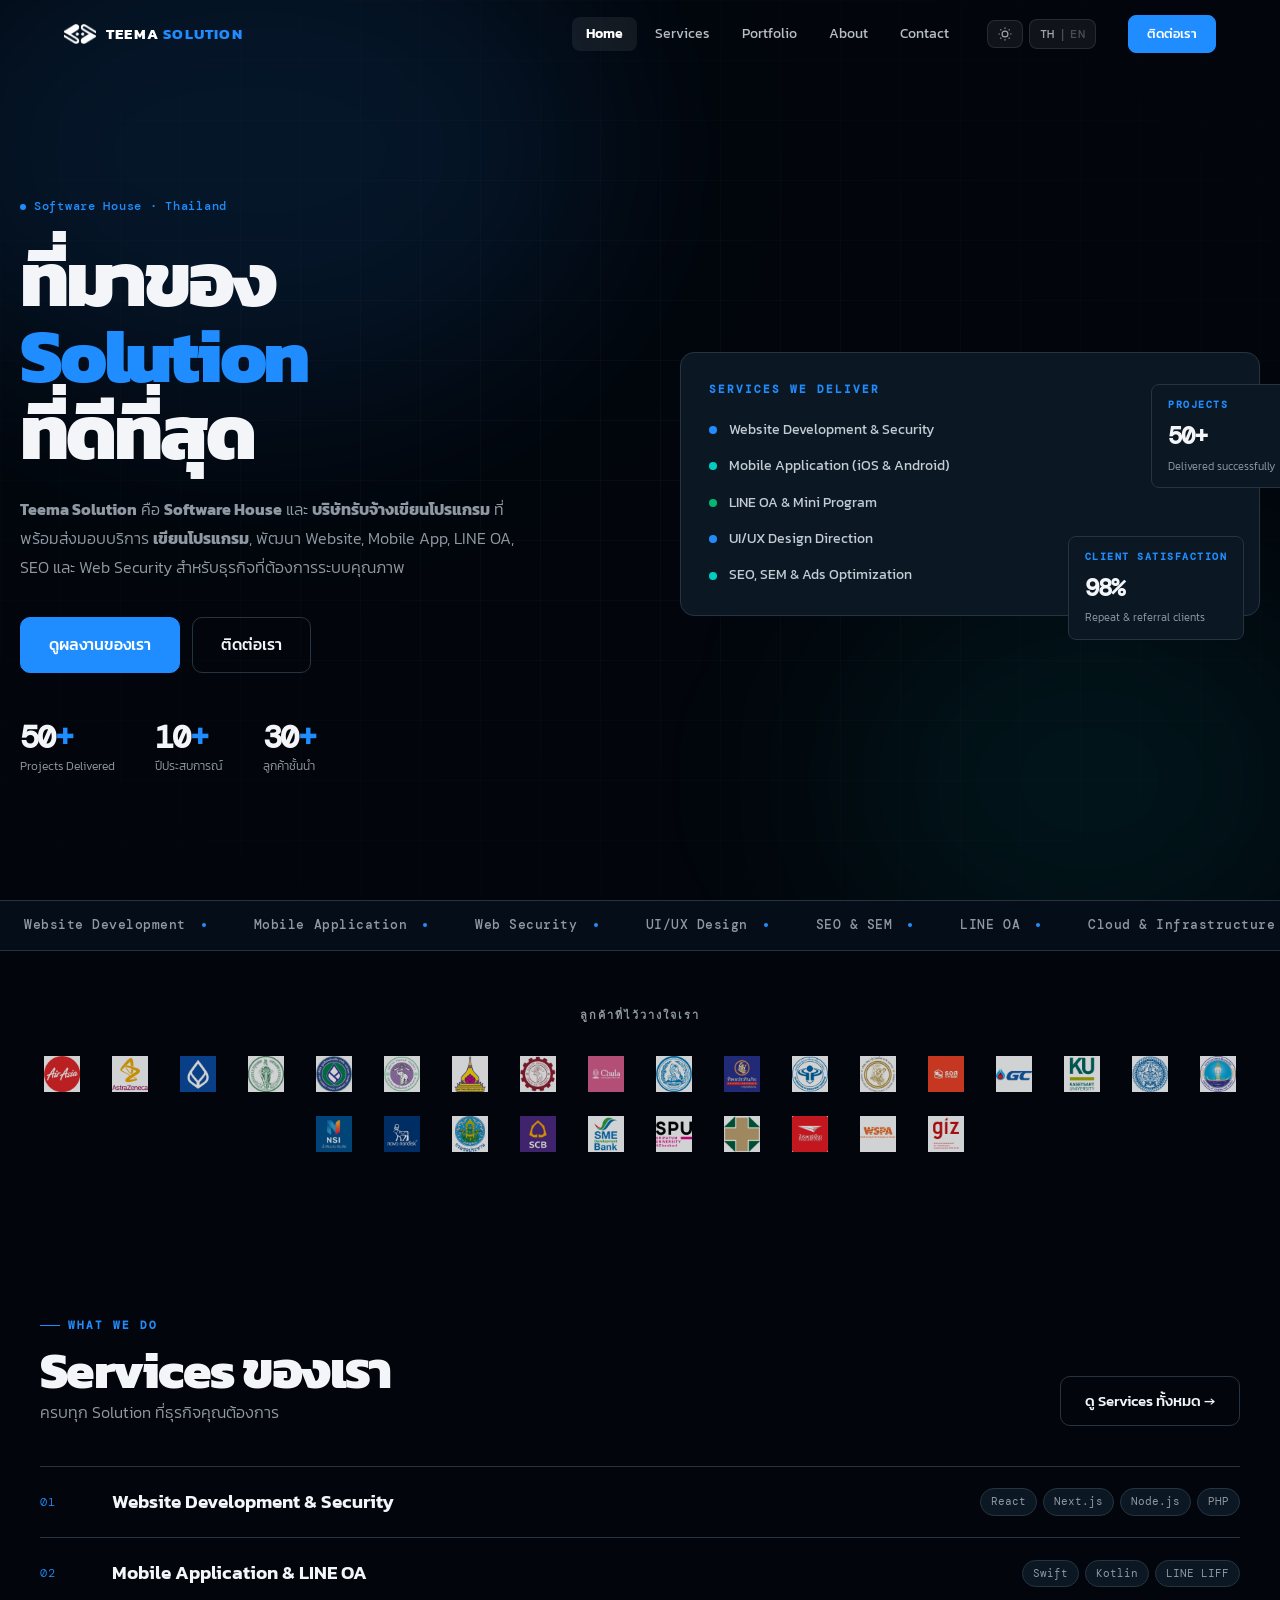
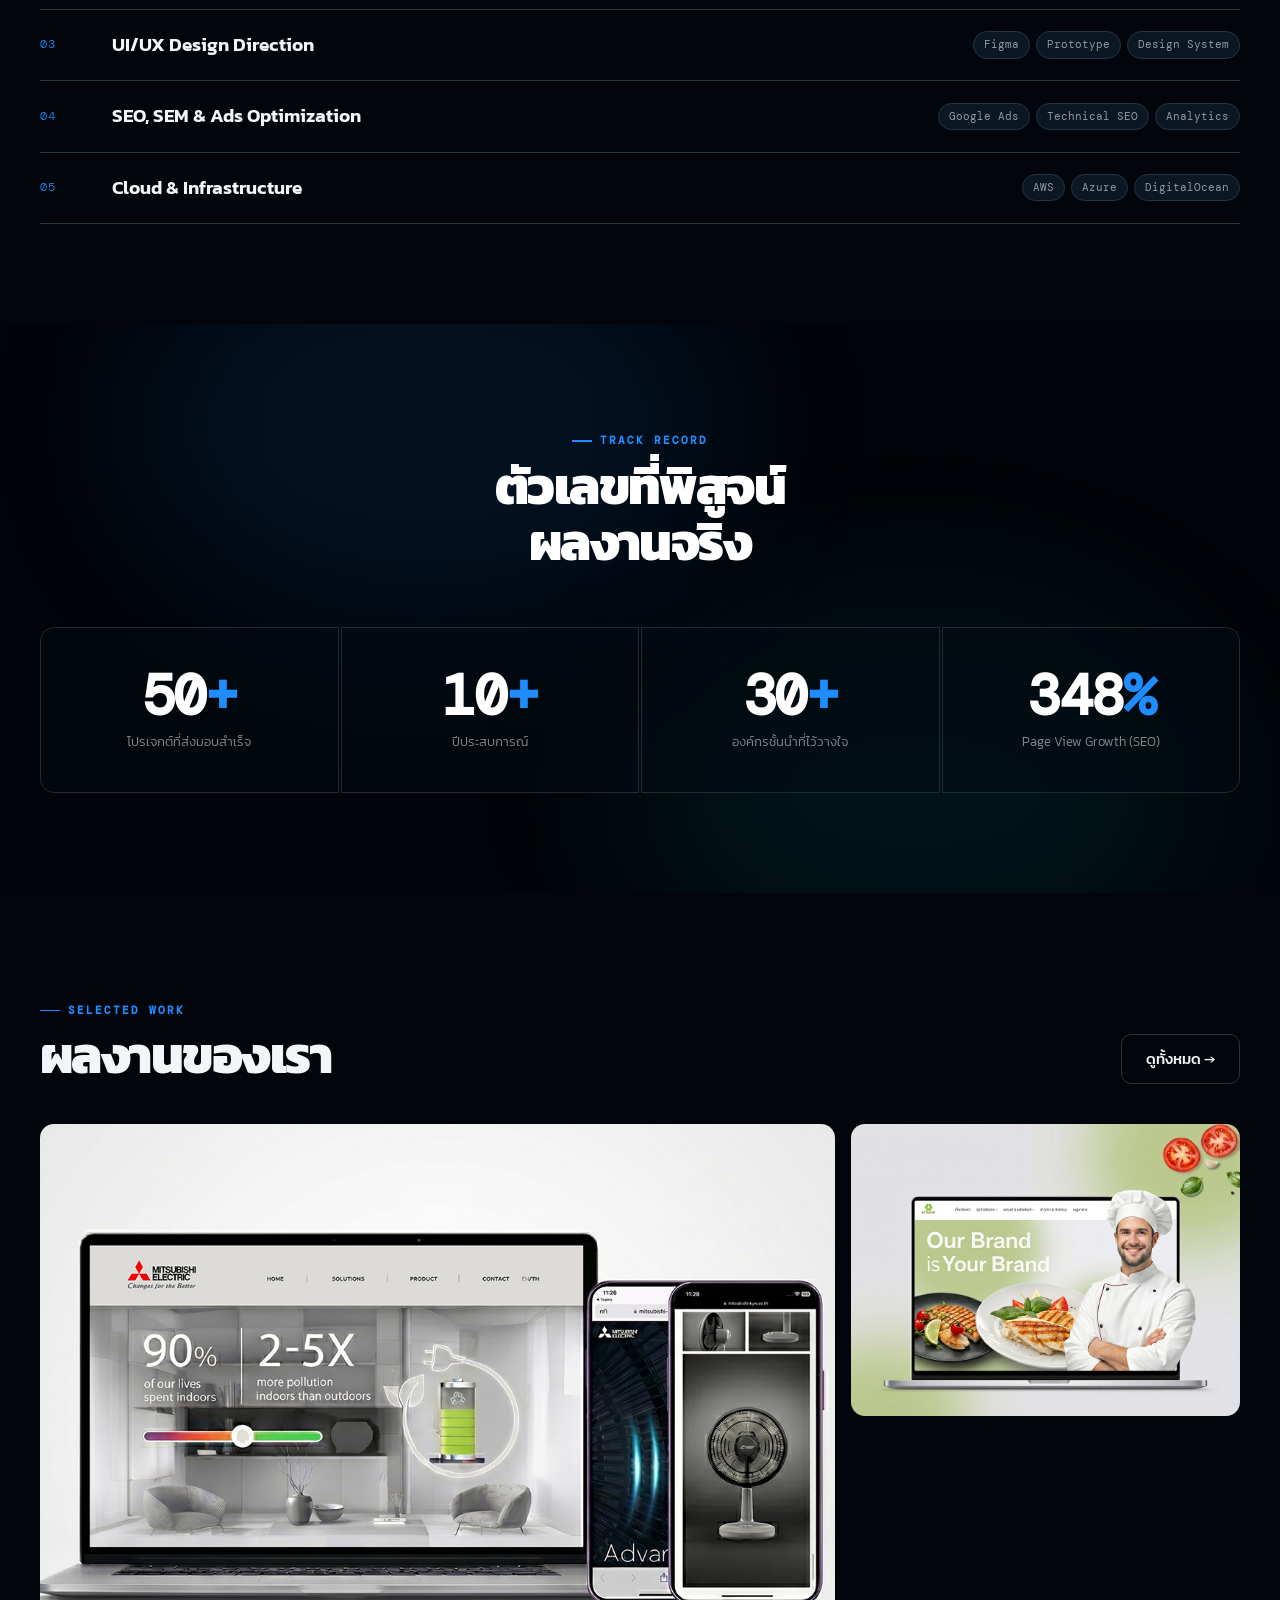
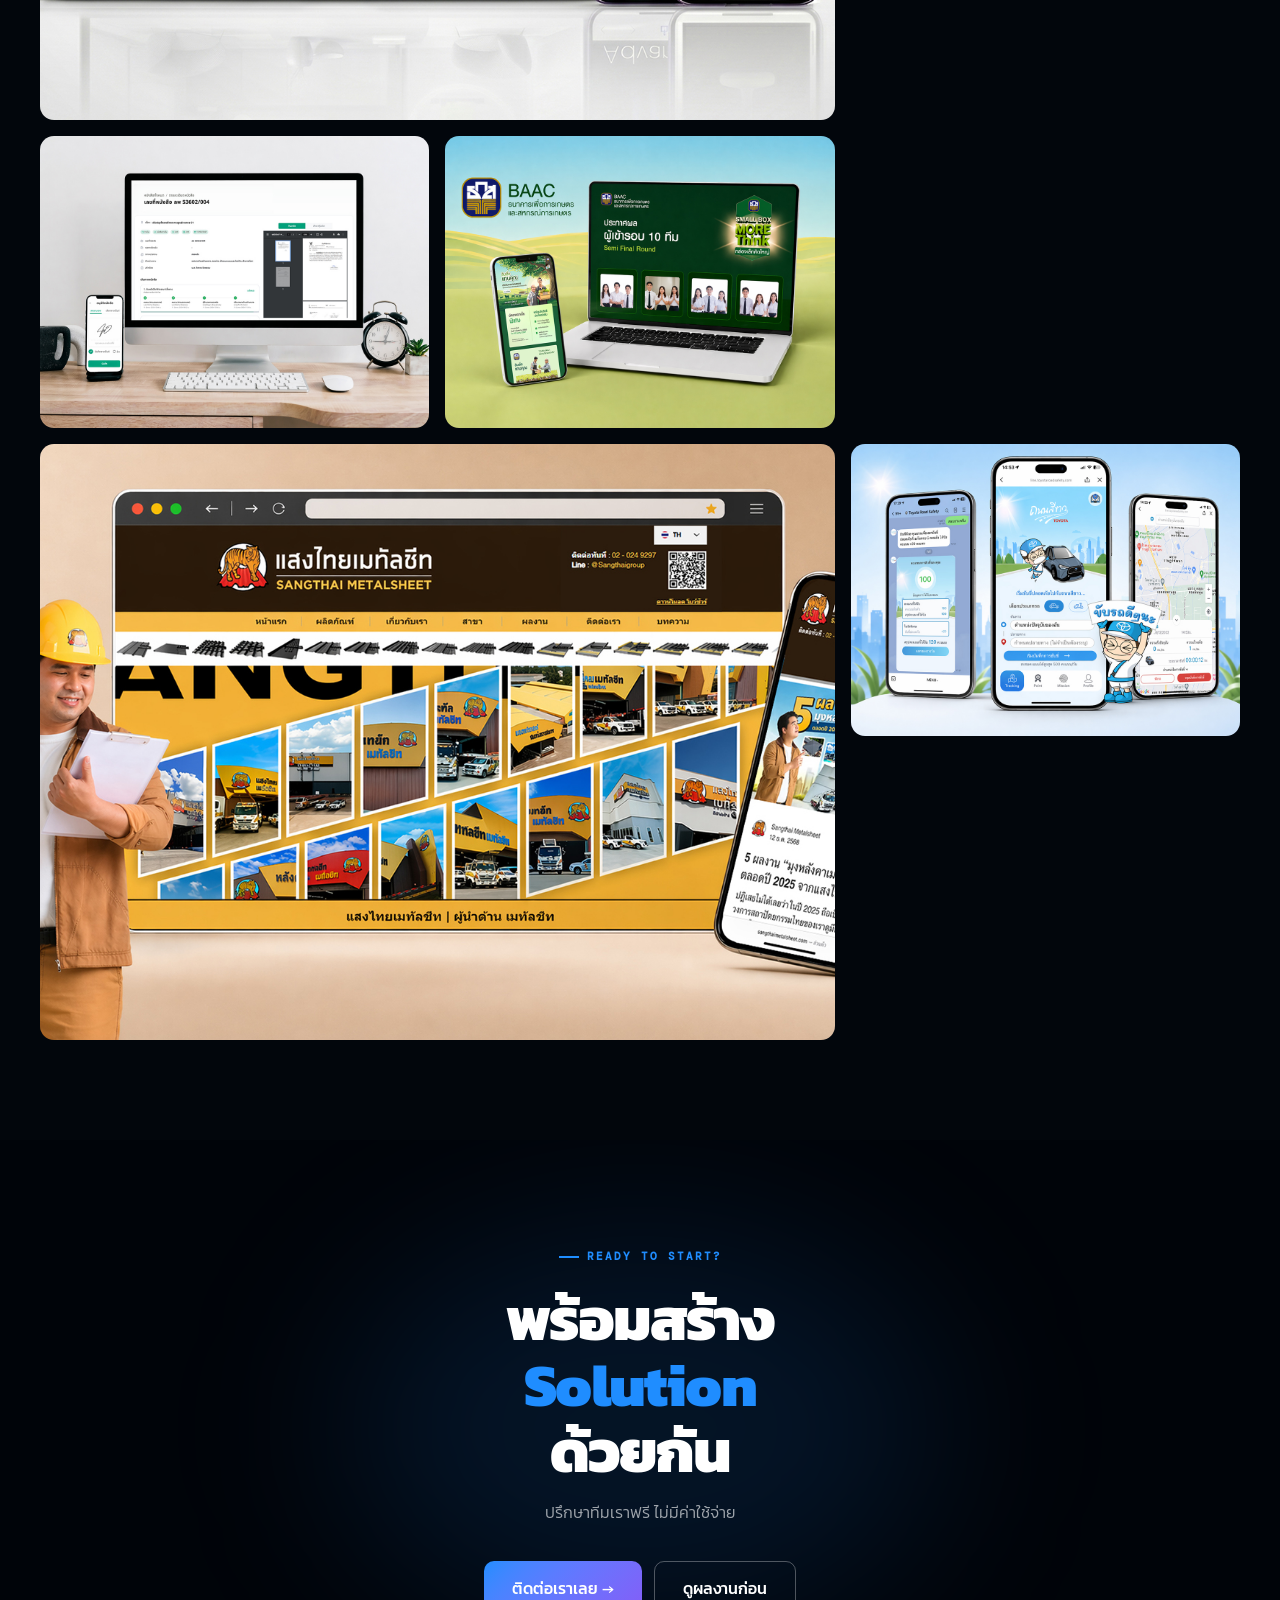
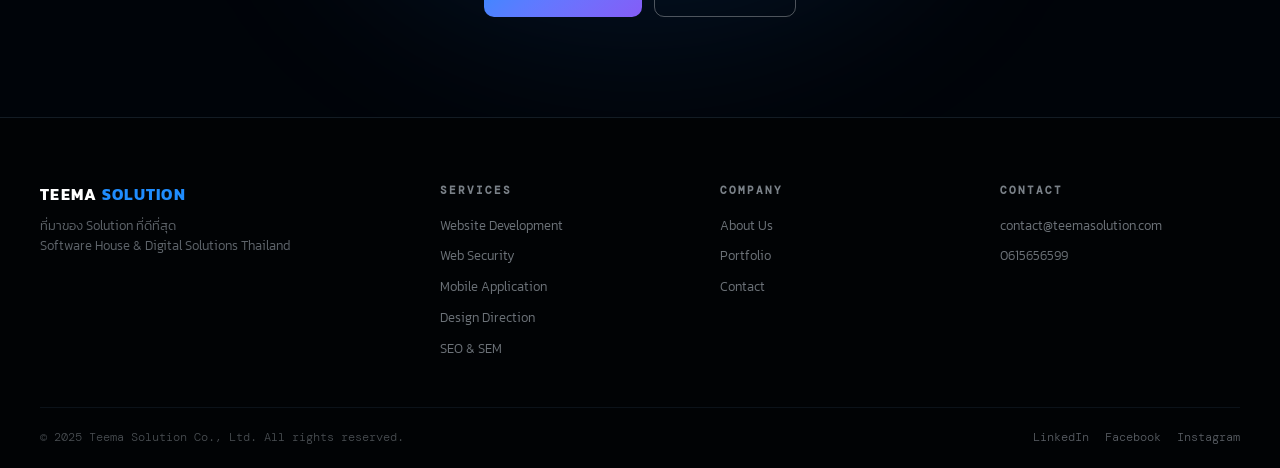
==== index.html @ 248e3960 "Add dark/light mode, TH/EN bilingual support across all pages - Add shared theme.css (dark/light tok" ====
<!DOCTYPE html>
<html lang="th" data-theme="dark" data-lang="th">
<head>
  <meta charset="UTF-8"/>
  <meta name="viewport" content="width=device-width, initial-scale=1.0"/>
  <!-- Anti-FOUC: apply saved theme+lang before paint -->
  <script>(function(){var t=localStorage.getItem('ts-theme')||'dark';var l=localStorage.getItem('ts-lang')||'th';document.documentElement.dataset.theme=t;document.documentElement.dataset.lang=l;document.documentElement.lang=l==='en'?'en':'th';})();</script>
  <title>Teema Solution | Software House บริษัทรับจ้างเขียนโปรแกรม และรับเขียนโปรแกรม</title>
  <meta name="description" content="Teema Solution คือ Software House และบริษัทรับจ้างเขียนโปรแกรม ให้บริการเขียนโปรแกรม พัฒนาเว็บไซต์ Mobile App LINE OA SEO และระบบธุรกิจครบวงจร"/>
  <meta name="keywords" content="Software House, บริษัทรับจ้างเขียนโปรแกรม, เขียนโปรแกรม, Teema Solution, รับทำเว็บ, พัฒนาเว็บไซต์, Mobile App, LINE OA, SEO"/>
  <meta name="robots" content="index,follow,max-image-preview:large"/>
  <link rel="canonical" href="https://ongkub.github.io/teemasolution/"/>
  <meta property="og:type" content="website"/>
  <meta property="og:site_name" content="Teema Solution"/>
  <meta property="og:title" content="Teema Solution | Software House บริษัทรับจ้างเขียนโปรแกรม"/>
  <meta property="og:description" content="Software House และบริษัทรับจ้างเขียนโปรแกรม ให้บริการพัฒนาเว็บไซต์ เขียนโปรแกรม Mobile App LINE OA SEO และระบบธุรกิจครบวงจร"/>
  <meta property="og:url" content="https://ongkub.github.io/teemasolution/"/>
  <meta property="og:image" content="https://ongkub.github.io/teemasolution/img/logo/teema.png"/>
  <meta name="twitter:card" content="summary_large_image"/>
  <link rel="preconnect" href="https://fonts.googleapis.com"/>
  <link rel="preconnect" href="https://fonts.gstatic.com" crossorigin/>
  <link href="https://fonts.googleapis.com/css2?family=Kanit:wght@300;400;500;600;700;800&family=DM+Mono:wght@400;500&display=swap" rel="stylesheet"/>
  <link rel="stylesheet" href="theme.css"/>
  <style>
    /* ── Hero ──────────────────────────────────────── */
    .hero {
      position: relative;
      min-height: 100svh;
      display: flex;
      align-items: center;
      overflow: hidden;
      background: var(--bg);
      padding-top: 68px;
    }
    .hero__grid {
      position: absolute;
      inset: 0;
      background-image:
        linear-gradient(oklch(100% 0 0 / 0.03) 1px, transparent 1px),
        linear-gradient(90deg, oklch(100% 0 0 / 0.03) 1px, transparent 1px);
      background-size: 60px 60px;
      mask-image: radial-gradient(ellipse 80% 80% at 50% 50%, black, transparent);
    }
    [data-theme="light"] .hero__grid {
      background-image:
        linear-gradient(oklch(30% 0.05 247 / 0.05) 1px, transparent 1px),
        linear-gradient(90deg, oklch(30% 0.05 247 / 0.05) 1px, transparent 1px);
    }
    .hero__glow {
      position: absolute;
      width: 700px; height: 500px;
      border-radius: 50%;
      background: oklch(65% 0.2 255 / 0.12);
      filter: blur(100px);
      top: -100px; left: -100px;
      pointer-events: none;
    }
    .hero__glow--2 {
      background: oklch(76% 0.14 188 / 0.08);
      width: 500px; height: 400px;
      top: auto; left: auto;
      bottom: -80px; right: -60px;
    }
    .hero__inner {
      position: relative;
      z-index: 2;
      width: min(1280px, 100% - 40px);
      margin-inline: auto;
      display: grid;
      grid-template-columns: 1fr 1fr;
      gap: 80px;
      align-items: center;
      padding: 80px 0;
    }
    .hero__tag {
      display: inline-flex;
      align-items: center;
      gap: 8px;
      font-size: 12px;
      font-weight: 500;
      color: var(--accent);
      font-family: 'DM Mono', monospace;
      letter-spacing: 0.06em;
      margin-bottom: 24px;
    }
    .hero__tag-dot {
      display: inline-block;
      width: 6px; height: 6px;
      border-radius: 50%;
      background: var(--accent);
      animation: pulse-dot 2s ease-in-out infinite;
    }
    @keyframes pulse-dot {
      0%, 100% { opacity: 1; transform: scale(1); }
      50% { opacity: 0.5; transform: scale(0.7); }
    }
    .hero__title {
      font-size: clamp(44px, 6vw, 80px);
      font-weight: 800;
      letter-spacing: -0.04em;
      line-height: 1.0;
      color: var(--fg);
      margin-bottom: 24px;
    }
    .hero__title span { color: var(--accent); }
    .hero__desc {
      font-size: 16px;
      font-weight: 300;
      color: var(--muted);
      line-height: 1.8;
      max-width: 520px;
      margin-bottom: 36px;
    }
    .hero__actions { display: flex; gap: 12px; flex-wrap: wrap; margin-bottom: 48px; }
    .hero__stats { display: flex; gap: 40px; }
    .hero__stat-num {
      font-size: 32px;
      font-weight: 800;
      color: var(--fg);
      letter-spacing: -0.05em;
      line-height: 1;
      font-family: 'DM Mono', monospace;
    }
    .hero__stat-num span { color: var(--accent); }
    .hero__stat-label {
      font-size: 12px;
      font-weight: 300;
      color: var(--muted);
      margin-top: 4px;
    }

    /* Hero visual card */
    .hero__card {
      background: var(--surface);
      border: 1px solid var(--border);
      border-radius: var(--radius);
      padding: 28px;
      box-shadow: var(--shadow);
      position: relative;
      z-index: 2;
    }
    .hero__card-label {
      font-size: 11px;
      font-weight: 600;
      letter-spacing: 2px;
      text-transform: uppercase;
      color: var(--accent);
      font-family: 'DM Mono', monospace;
      margin-bottom: 20px;
    }
    .hero__card-list { display: flex; flex-direction: column; gap: 14px; }
    .hero__card-item {
      display: flex;
      align-items: center;
      gap: 12px;
      font-size: 14px;
      font-weight: 400;
      color: var(--soft);
    }
    .hero__card-dot {
      display: inline-block;
      width: 8px; height: 8px;
      border-radius: 50%;
      background: var(--accent);
      flex-shrink: 0;
    }
    .hero__card-dot--purple { background: var(--accent-2); }
    .hero__card-dot--green  { background: oklch(68% 0.18 160); }

    /* Floating badges */
    .hero__float {
      position: absolute;
      background: var(--surface);
      border: 1px solid var(--border);
      border-radius: var(--radius-sm);
      padding: 12px 16px;
      box-shadow: var(--shadow);
      z-index: 3;
    }
    .hero__float--1 { right: -32px; top: 32px; }
    .hero__float--2 { right: 16px; bottom: -24px; }
    .hero__float-badge {
      font-size: 10px;
      font-weight: 600;
      letter-spacing: 1.5px;
      text-transform: uppercase;
      color: var(--accent);
      margin-bottom: 4px;
      font-family: 'DM Mono', monospace;
    }
    .hero__float-num {
      font-size: 24px;
      font-weight: 800;
      color: var(--fg);
      letter-spacing: -0.04em;
      font-family: 'DM Mono', monospace;
    }
    .hero__float-label {
      font-size: 11px;
      font-weight: 300;
      color: var(--muted);
      margin-top: 2px;
    }

    @media (max-width: 900px) {
      .hero__inner { grid-template-columns: 1fr; gap: 48px; padding: 60px 0; }
      .hero__float { display: none; }
      .hero__stats { gap: 24px; }
    }
    @media (max-width: 540px) {
      .hero__actions { flex-direction: column; }
      .hero__actions .btn { width: 100%; justify-content: center; }
      .hero__stats { gap: 20px; flex-wrap: wrap; }
    }
  </style>
  <script type="application/ld+json">{"@context":"https://schema.org","@type":"ProfessionalService","name":"Teema Solution","url":"https://ongkub.github.io/teemasolution/","logo":"https://ongkub.github.io/teemasolution/img/logo/teema.png","email":"contact@teemasolution.com","telephone":"0615656599","address":{"@type":"PostalAddress","streetAddress":"81/7 หมู่5 ซอยหมู่บ้านทิพวัล ซอย 21/3 ถ.เทพารักษ์ ต.บางเมืองใหม่","addressLocality":"เมืองสมุทรปราการ","addressRegion":"สมุทรปราการ","postalCode":"10270","addressCountry":"TH"}}</script>
</head>
<body>

<!-- ══════════ NAV ══════════ -->
<nav class="nav" id="mainNav">
  <a href="index.html" class="nav__logo">
    <img src="img/logo/teema.png" alt="Teema Solution" class="nav__logo-img"/>
    <span class="nav__logo-text">TEEMA <span>SOLUTION</span></span>
  </a>
  <ul class="nav__links">
    <li><a href="index.html" class="active" data-i18n="nav-home">Home</a></li>
    <li><a href="services.html" data-i18n="nav-services">Services</a></li>
    <li><a href="portfolio.html" data-i18n="nav-portfolio">Portfolio</a></li>
    <li><a href="about.html" data-i18n="nav-about">About</a></li>
    <li><a href="contact.html" data-i18n="nav-contact">Contact</a></li>
  </ul>
  <div class="nav-controls">
    <button class="theme-btn" id="themeBtn" aria-label="Toggle theme"></button>
    <button class="lang-btn" id="langBtn" aria-label="Switch language">
      <span class="lang-th">TH</span><span class="lang-sep"> | </span><span class="lang-en">EN</span>
    </button>
  </div>
  <div class="nav__cta">
    <a href="contact.html" class="btn btn--primary btn--sm" data-i18n="nav-cta">ติดต่อเรา</a>
  </div>
  <div class="nav__hamburger" id="hamburger"><span></span><span></span><span></span></div>
</nav>

<!-- ══════════ HERO ══════════ -->
<section class="hero">
  <div class="hero__grid"></div>
  <div class="hero__glow"></div>
  <div class="hero__glow hero__glow--2"></div>
  <div class="hero__inner">
    <div class="hero__text">
      <div class="hero__tag">
        <span class="hero__tag-dot"></span>
        <span data-i18n="hero-tag">Software House · Thailand</span>
      </div>
      <h1 class="hero__title" data-i18n="hero-title">ที่มาของ<br/><span>Solution</span><br/>ที่ดีที่สุด</h1>
      <p class="hero__desc" data-i18n="hero-desc"><strong>Teema Solution</strong> คือ <strong>Software House</strong> และ <strong>บริษัทรับจ้างเขียนโปรแกรม</strong> ที่พร้อมส่งมอบบริการ <strong>เขียนโปรแกรม</strong>, พัฒนา Website, Mobile App, LINE OA, SEO และ Web Security สำหรับธุรกิจที่ต้องการระบบคุณภาพ</p>
      <div class="hero__actions">
        <a href="portfolio.html" class="btn btn--primary btn--lg" data-i18n="hero-btn-portfolio">ดูผลงานของเรา</a>
        <a href="contact.html" class="btn btn--outline btn--lg" data-i18n="hero-btn-contact">ติดต่อเรา</a>
      </div>
      <div class="hero__stats">
        <div>
          <div class="hero__stat-num">50<span>+</span></div>
          <div class="hero__stat-label" data-i18n="hero-stat-1">Projects Delivered</div>
        </div>
        <div>
          <div class="hero__stat-num">10<span>+</span></div>
          <div class="hero__stat-label" data-i18n="hero-stat-2">ปีประสบการณ์</div>
        </div>
        <div>
          <div class="hero__stat-num">30<span>+</span></div>
          <div class="hero__stat-label" data-i18n="hero-stat-3">ลูกค้าชั้นนำ</div>
        </div>
      </div>
    </div>
    <div style="position:relative;">
      <div class="hero__card">
        <div class="hero__card-label" data-i18n="hero-card-label">Services We Deliver</div>
        <div class="hero__card-list">
          <div class="hero__card-item"><span class="hero__card-dot"></span><span data-i18n="hero-card-1">Website Development &amp; Security</span></div>
          <div class="hero__card-item"><span class="hero__card-dot hero__card-dot--purple"></span><span data-i18n="hero-card-2">Mobile Application (iOS &amp; Android)</span></div>
          <div class="hero__card-item"><span class="hero__card-dot hero__card-dot--green"></span><span data-i18n="hero-card-3">LINE OA &amp; Mini Program</span></div>
          <div class="hero__card-item"><span class="hero__card-dot"></span><span data-i18n="hero-card-4">UI/UX Design Direction</span></div>
          <div class="hero__card-item"><span class="hero__card-dot hero__card-dot--purple"></span><span data-i18n="hero-card-5">SEO, SEM &amp; Ads Optimization</span></div>
        </div>
      </div>
      <div class="hero__float hero__float--1">
        <div class="hero__float-badge" data-i18n="hero-float-1-badge">Projects</div>
        <div class="hero__float-num">50+</div>
        <div class="hero__float-label" data-i18n="hero-float-1-label">Delivered successfully</div>
      </div>
      <div class="hero__float hero__float--2">
        <div class="hero__float-badge" data-i18n="hero-float-2-badge">Client Satisfaction</div>
        <div class="hero__float-num">98%</div>
        <div class="hero__float-label" data-i18n="hero-float-2-label">Repeat &amp; referral clients</div>
      </div>
    </div>
  </div>
</section>

<!-- ══════════ MARQUEE ══════════ -->
<div class="marquee">
  <div class="marquee__track">
    <div class="marquee__item">Website Development <span class="marquee__dot"></span></div>
    <div class="marquee__item">Mobile Application <span class="marquee__dot"></span></div>
    <div class="marquee__item">Web Security <span class="marquee__dot"></span></div>
    <div class="marquee__item">UI/UX Design <span class="marquee__dot"></span></div>
    <div class="marquee__item">SEO &amp; SEM <span class="marquee__dot"></span></div>
    <div class="marquee__item">LINE OA <span class="marquee__dot"></span></div>
    <div class="marquee__item">Cloud &amp; Infrastructure <span class="marquee__dot"></span></div>
    <div class="marquee__item">Website Development <span class="marquee__dot"></span></div>
    <div class="marquee__item">Mobile Application <span class="marquee__dot"></span></div>
    <div class="marquee__item">Web Security <span class="marquee__dot"></span></div>
    <div class="marquee__item">UI/UX Design <span class="marquee__dot"></span></div>
    <div class="marquee__item">SEO &amp; SEM <span class="marquee__dot"></span></div>
    <div class="marquee__item">LINE OA <span class="marquee__dot"></span></div>
    <div class="marquee__item">Cloud &amp; Infrastructure <span class="marquee__dot"></span></div>
  </div>
</div>

<!-- ══════════ CLIENTS ══════════ -->
<section class="clients">
  <div class="container">
    <p class="clients__label" data-i18n="clients-label">ลูกค้าที่ไว้วางใจเรา</p>
    <div class="clients__logos">
      <img src="img/logo/AirAsia.png"        alt="AirAsia"        class="clients__logo"/>
      <img src="img/logo/AstraZeneca.png"    alt="AstraZeneca"    class="clients__logo"/>
      <img src="img/logo/BBL.png"            alt="BBL"            class="clients__logo"/>
      <img src="img/logo/BMA.png"            alt="BMA"            class="clients__logo"/>
      <img src="img/logo/BUA.png"            alt="BUA"            class="clients__logo"/>
      <img src="img/logo/CMU.png"            alt="CMU"            class="clients__logo"/>
      <img src="img/logo/CMUEAF.png"         alt="CMUEAF"         class="clients__logo"/>
      <img src="img/logo/CMUENG.png"         alt="CMUENG"         class="clients__logo"/>
      <img src="img/logo/Chula.png"          alt="Chula"          class="clients__logo"/>
      <img src="img/logo/Democrat.png"       alt="Democrat"       class="clients__logo"/>
      <img src="img/logo/Dhipaya.png"        alt="Dhipaya"        class="clients__logo"/>
      <img src="img/logo/EDF-Thailand.png"   alt="EDF Thailand"   class="clients__logo"/>
      <img src="img/logo/Falcon.png"         alt="Falcon"         class="clients__logo"/>
      <img src="img/logo/GHB.png"            alt="GHB"            class="clients__logo"/>
      <img src="img/logo/Image.png"          alt="GC"             class="clients__logo"/>
      <img src="img/logo/KU.png"             alt="KU"             class="clients__logo"/>
      <img src="img/logo/MOFA.png"           alt="MOFA"           class="clients__logo"/>
      <img src="img/logo/MOTS.png"           alt="MOTS"           class="clients__logo"/>
      <img src="img/logo/NSI.png"            alt="NSI"            class="clients__logo"/>
      <img src="img/logo/Novo-Nordisk.png"   alt="Novo Nordisk"   class="clients__logo"/>
      <img src="img/logo/RID.png"            alt="RID"            class="clients__logo"/>
      <img src="img/logo/SCB.png"            alt="SCB"            class="clients__logo"/>
      <img src="img/logo/SMEDBank.png"       alt="SMEDBank"       class="clients__logo"/>
      <img src="img/logo/SPU.png"            alt="SPU"            class="clients__logo"/>
      <img src="img/logo/Samitivej.png"      alt="Samitivej"      class="clients__logo"/>
      <img src="img/logo/ThaiPost.png"       alt="Thai Post"      class="clients__logo"/>
      <img src="img/logo/WSPA-Thailand.png"  alt="WSPA Thailand"  class="clients__logo"/>
      <img src="img/logo/giz-Germany.png"    alt="giz Germany"    class="clients__logo"/>
    </div>
  </div>
</section>

<!-- ══════════ SERVICES ══════════ -->
<section class="services">
  <div class="container">
    <div class="services__header">
      <div class="reveal">
        <span class="section-label" data-i18n="services-label">What We Do</span>
        <h2 class="section-title" style="margin-top:8px;" data-i18n="services-title">Services ของเรา</h2>
        <p class="section-sub" data-i18n="services-sub">ครบทุก Solution ที่ธุรกิจคุณต้องการ</p>
      </div>
      <a href="services.html" class="btn btn--outline reveal" data-i18n="services-all-btn">ดู Services ทั้งหมด →</a>
    </div>
    <div class="services__list">
      <div class="service-row reveal">
        <span class="service-row__num">01</span>
        <span class="service-row__title" data-i18n="svc-1">Website Development &amp; Security</span>
        <div class="service-row__tags">
          <span class="tag">React</span><span class="tag">Next.js</span>
          <span class="tag">Node.js</span><span class="tag">PHP</span>
        </div>
      </div>
      <div class="service-row reveal reveal-delay-1">
        <span class="service-row__num">02</span>
        <span class="service-row__title" data-i18n="svc-2">Mobile Application &amp; LINE OA</span>
        <div class="service-row__tags">
          <span class="tag">Swift</span><span class="tag">Kotlin</span>
          <span class="tag">LINE LIFF</span>
        </div>
      </div>
      <div class="service-row reveal reveal-delay-2">
        <span class="service-row__num">03</span>
        <span class="service-row__title" data-i18n="svc-3">UI/UX Design Direction</span>
        <div class="service-row__tags">
          <span class="tag">Figma</span><span class="tag">Prototype</span>
          <span class="tag">Design System</span>
        </div>
      </div>
      <div class="service-row reveal reveal-delay-3">
        <span class="service-row__num">04</span>
        <span class="service-row__title" data-i18n="svc-4">SEO, SEM &amp; Ads Optimization</span>
        <div class="service-row__tags">
          <span class="tag">Google Ads</span><span class="tag">Technical SEO</span>
          <span class="tag">Analytics</span>
        </div>
      </div>
      <div class="service-row reveal reveal-delay-4">
        <span class="service-row__num">05</span>
        <span class="service-row__title" data-i18n="svc-5">Cloud &amp; Infrastructure</span>
        <div class="service-row__tags">
          <span class="tag">AWS</span><span class="tag">Azure</span>
          <span class="tag">DigitalOcean</span>
        </div>
      </div>
    </div>
  </div>
</section>

<!-- ══════════ STATS ══════════ -->
<section class="section-navy" style="padding:100px 0;">
  <div class="section-navy__glow"></div>
  <div class="section-navy__glow section-navy__glow--2"></div>
  <div class="container" style="position:relative;z-index:2;">
    <div class="text-center reveal" style="margin-bottom:56px;">
      <span class="section-label section-label--w" data-i18n="stats-label">Track Record</span>
      <h2 class="section-title section-title--w" style="margin-top:8px;" data-i18n="stats-title">ตัวเลขที่พิสูจน์<br/>ผลงานจริง</h2>
    </div>
    <div class="stats-grid reveal reveal-delay-1">
      <div class="stat-cell">
        <div class="stat-cell__num">50<span>+</span></div>
        <div class="stat-cell__label" data-i18n="stat-1">โปรเจกต์ที่ส่งมอบสำเร็จ</div>
      </div>
      <div class="stat-cell">
        <div class="stat-cell__num">10<span>+</span></div>
        <div class="stat-cell__label" data-i18n="stat-2">ปีประสบการณ์</div>
      </div>
      <div class="stat-cell">
        <div class="stat-cell__num">30<span>+</span></div>
        <div class="stat-cell__label" data-i18n="stat-3">องค์กรชั้นนำที่ไว้วางใจ</div>
      </div>
      <div class="stat-cell">
        <div class="stat-cell__num">348<span>%</span></div>
        <div class="stat-cell__label" data-i18n="stat-4">Page View Growth (SEO)</div>
      </div>
    </div>
  </div>
</section>

<!-- ══════════ PORTFOLIO PREVIEW ══════════ -->
<section class="portfolio">
  <div class="container">
    <div style="display:flex;justify-content:space-between;align-items:flex-end;margin-bottom:40px;flex-wrap:wrap;gap:16px;" class="reveal">
      <div>
        <span class="section-label" data-i18n="port-label">Selected Work</span>
        <h2 class="section-title" style="margin-top:8px;" data-i18n="port-title">ผลงานของเรา</h2>
      </div>
      <a href="portfolio.html" class="btn btn--outline" data-i18n="port-all">ดูทั้งหมด →</a>
    </div>
    <div class="portfolio__grid">
      <div class="portfolio-card portfolio-card--wide reveal">
        <img src="img/Image_Mitsubishi_Electric_1440x810.jpg" alt="Mitsubishi Electric" loading="lazy"/>
        <div class="portfolio-card__overlay">
          <div class="portfolio-card__client">Mitsubishi Electric</div>
          <div class="portfolio-card__title" data-i18n="pcard-1-title">Product Information Website Design</div>
          <span class="portfolio-card__type">Website Design</span>
        </div>
        <div class="portfolio-card__arrow">↗</div>
      </div>
      <div class="portfolio-card reveal">
        <img src="img/Image_Betagro_1080x810.jpg" alt="Betagro" loading="lazy"/>
        <div class="portfolio-card__overlay">
          <div class="portfolio-card__client">BET AGRO</div>
          <div class="portfolio-card__title" data-i18n="pcard-2-title">Product Information Website Design</div>
          <span class="portfolio-card__type">Website Design</span>
        </div>
        <div class="portfolio-card__arrow">↗</div>
      </div>
      <div class="portfolio-card reveal reveal-delay-1">
        <img src="img/Image_Stella_1080x810.jpg" alt="Stella Plus" loading="lazy"/>
        <div class="portfolio-card__overlay">
          <div class="portfolio-card__client">Stella Plus</div>
          <div class="portfolio-card__title" data-i18n="pcard-3-title">eSarabun &amp; eHR for Local Government</div>
          <span class="portfolio-card__type">SaaS — React + Next.js</span>
        </div>
        <div class="portfolio-card__arrow">↗</div>
      </div>
      <div class="portfolio-card reveal reveal-delay-2">
        <img src="img/Image_BAAC_1080x810.jpg" alt="BAAC" loading="lazy"/>
        <div class="portfolio-card__overlay">
          <div class="portfolio-card__client">BAAC (ธ.ก.ส.)</div>
          <div class="portfolio-card__title" data-i18n="pcard-4-title">Agricultural Loan Information Website</div>
          <span class="portfolio-card__type">Website Design</span>
        </div>
        <div class="portfolio-card__arrow">↗</div>
      </div>
      <div class="portfolio-card portfolio-card--wide reveal">
        <img src="img/Image_SangThai_1440x810.jpg" alt="Sangthai" loading="lazy"/>
        <div class="portfolio-card__overlay">
          <div class="portfolio-card__client">Sangthai Metalsheet</div>
          <div class="portfolio-card__title" data-i18n="pcard-5-title">SEO Strategy — Page Views +348%</div>
          <span class="portfolio-card__type">SEO &amp; SEM</span>
        </div>
        <div class="portfolio-card__arrow">↗</div>
      </div>
      <div class="portfolio-card reveal">
        <img src="img/Image_Toyota_1080x810.jpg" alt="Toyota Thailand" loading="lazy"/>
        <div class="portfolio-card__overlay">
          <div class="portfolio-card__client">Toyota Thailand</div>
          <div class="portfolio-card__title" data-i18n="pcard-6-title">Road Safety LINE Web App 2023</div>
          <span class="portfolio-card__type">LINE OA / Web App</span>
        </div>
        <div class="portfolio-card__arrow">↗</div>
      </div>
    </div>
  </div>
</section>

<!-- ══════════ CTA BANNER ══════════ -->
<section class="cta-banner">
  <div class="cta-banner__orb"></div>
  <div class="container" style="position:relative;z-index:2;">
    <span class="section-label section-label--w" style="justify-content:center;margin-bottom:20px;" data-i18n="cta-label">Ready to start?</span>
    <h2 class="cta-banner__title reveal" data-i18n="cta-title">พร้อมสร้าง<br/><span>Solution</span><br/>ด้วยกัน</h2>
    <p class="cta-banner__sub reveal reveal-delay-1" data-i18n="cta-sub">ปรึกษาทีมเราฟรี ไม่มีค่าใช้จ่าย</p>
    <div class="cta-banner__actions reveal reveal-delay-2">
      <a href="contact.html" class="btn btn--purple btn--lg" data-i18n="cta-btn-1">ติดต่อเราเลย →</a>
      <a href="portfolio.html" class="btn btn--outline-w btn--lg" data-i18n="cta-btn-2">ดูผลงานก่อน</a>
    </div>
  </div>
</section>

<!-- ══════════ FOOTER ══════════ -->
<footer class="footer">
  <div class="container">
    <div class="footer__grid">
      <div>
        <div class="footer__brand-name">TEEMA <span>SOLUTION</span></div>
        <p class="footer__brand-desc" data-i18n="footer-brand">ที่มาของ Solution ที่ดีที่สุด<br/>Software House &amp; Digital Solutions Thailand</p>
      </div>
      <div>
        <p class="footer__col-title" data-i18n="footer-col-services">Services</p>
        <ul class="footer__links">
          <li><a href="services.html" data-i18n="footer-svc-1">Website Development</a></li>
          <li><a href="services.html" data-i18n="footer-svc-2">Web Security</a></li>
          <li><a href="services.html" data-i18n="footer-svc-3">Mobile Application</a></li>
          <li><a href="services.html" data-i18n="footer-svc-4">Design Direction</a></li>
          <li><a href="services.html" data-i18n="footer-svc-5">SEO &amp; SEM</a></li>
        </ul>
      </div>
      <div>
        <p class="footer__col-title" data-i18n="footer-col-company">Company</p>
        <ul class="footer__links">
          <li><a href="about.html" data-i18n="footer-about">About Us</a></li>
          <li><a href="portfolio.html" data-i18n="footer-portfolio">Portfolio</a></li>
          <li><a href="contact.html" data-i18n="footer-contact">Contact</a></li>
        </ul>
      </div>
      <div>
        <p class="footer__col-title" data-i18n="footer-col-contact">Contact</p>
        <ul class="footer__links">
          <li><a href="mailto:contact@teemasolution.com">contact@teemasolution.com</a></li>
          <li><a href="tel:0615656599">0615656599</a></li>
        </ul>
      </div>
    </div>
    <div class="footer__bottom">
      <p class="footer__copy">© 2025 Teema Solution Co., Ltd. All rights reserved.</p>
      <div class="footer__socials">
        <a href="#" class="footer__social">LinkedIn</a>
        <a href="#" class="footer__social">Facebook</a>
        <a href="#" class="footer__social">Instagram</a>
      </div>
    </div>
  </div>
</footer>

<!-- Translations -->
<script>
window.TR = {
  th: {
    'nav-home':'Home','nav-services':'Services','nav-portfolio':'Portfolio','nav-about':'About','nav-contact':'Contact','nav-cta':'ติดต่อเรา',
    'hero-tag':'Software House · Thailand',
    'hero-title':'ที่มาของ<br/><span>Solution</span><br/>ที่ดีที่สุด',
    'hero-desc':'<strong>Teema Solution</strong> คือ <strong>Software House</strong> และ <strong>บริษัทรับจ้างเขียนโปรแกรม</strong> ที่พร้อมส่งมอบบริการ <strong>เขียนโปรแกรม</strong>, พัฒนา Website, Mobile App, LINE OA, SEO และ Web Security สำหรับธุรกิจที่ต้องการระบบคุณภาพ',
    'hero-btn-portfolio':'ดูผลงานของเรา','hero-btn-contact':'ติดต่อเรา',
    'hero-stat-1':'Projects Delivered','hero-stat-2':'ปีประสบการณ์','hero-stat-3':'ลูกค้าชั้นนำ',
    'hero-card-label':'Services We Deliver',
    'hero-card-1':'Website Development &amp; Security','hero-card-2':'Mobile Application (iOS &amp; Android)',
    'hero-card-3':'LINE OA &amp; Mini Program','hero-card-4':'UI/UX Design Direction','hero-card-5':'SEO, SEM &amp; Ads Optimization',
    'hero-float-1-badge':'Projects','hero-float-1-label':'Delivered successfully',
    'hero-float-2-badge':'Client Satisfaction','hero-float-2-label':'Repeat &amp; referral clients',
    'clients-label':'ลูกค้าที่ไว้วางใจเรา',
    'services-label':'What We Do','services-title':'Services ของเรา','services-sub':'ครบทุก Solution ที่ธุรกิจคุณต้องการ','services-all-btn':'ดู Services ทั้งหมด →',
    'svc-1':'Website Development &amp; Security','svc-2':'Mobile Application &amp; LINE OA','svc-3':'UI/UX Design Direction','svc-4':'SEO, SEM &amp; Ads Optimization','svc-5':'Cloud &amp; Infrastructure',
    'stats-label':'Track Record','stats-title':'ตัวเลขที่พิสูจน์<br/>ผลงานจริง',
    'stat-1':'โปรเจกต์ที่ส่งมอบสำเร็จ','stat-2':'ปีประสบการณ์','stat-3':'องค์กรชั้นนำที่ไว้วางใจ','stat-4':'Page View Growth (SEO)',
    'port-label':'Selected Work','port-title':'ผลงานของเรา','port-all':'ดูทั้งหมด →',
    'pcard-1-title':'Product Information Website Design','pcard-2-title':'Product Information Website Design',
    'pcard-3-title':'eSarabun &amp; eHR for Local Government','pcard-4-title':'Agricultural Loan Information Website',
    'pcard-5-title':'SEO Strategy — Page Views +348%','pcard-6-title':'Road Safety LINE Web App 2023',
    'cta-label':'Ready to start?','cta-title':'พร้อมสร้าง<br/><span>Solution</span><br/>ด้วยกัน','cta-sub':'ปรึกษาทีมเราฟรี ไม่มีค่าใช้จ่าย',
    'cta-btn-1':'ติดต่อเราเลย →','cta-btn-2':'ดูผลงานก่อน',
    'footer-brand':'ที่มาของ Solution ที่ดีที่สุด<br/>Software House &amp; Digital Solutions Thailand',
    'footer-col-services':'Services','footer-svc-1':'Website Development','footer-svc-2':'Web Security',
    'footer-svc-3':'Mobile Application','footer-svc-4':'Design Direction','footer-svc-5':'SEO &amp; SEM',
    'footer-col-company':'Company','footer-about':'About Us','footer-portfolio':'Portfolio','footer-contact':'Contact',
    'footer-col-contact':'Contact'
  },
  en: {
    'nav-home':'Home','nav-services':'Services','nav-portfolio':'Portfolio','nav-about':'About','nav-contact':'Contact','nav-cta':'Contact Us',
    'hero-tag':'Software House · Thailand',
    'hero-title':'The Source of<br/><span>the Best</span><br/>Solution',
    'hero-desc':'<strong>Teema Solution</strong> is a <strong>Software House</strong> and <strong>software development company</strong> ready to deliver <strong>programming</strong>, Website, Mobile App, LINE OA, SEO and Web Security for businesses that demand quality systems.',
    'hero-btn-portfolio':'View Our Work','hero-btn-contact':'Contact Us',
    'hero-stat-1':'Projects Delivered','hero-stat-2':'Years Experience','hero-stat-3':'Leading Clients',
    'hero-card-label':'Services We Deliver',
    'hero-card-1':'Website Development &amp; Security','hero-card-2':'Mobile Application (iOS &amp; Android)',
    'hero-card-3':'LINE OA &amp; Mini Program','hero-card-4':'UI/UX Design Direction','hero-card-5':'SEO, SEM &amp; Ads Optimization',
    'hero-float-1-badge':'Projects','hero-float-1-label':'Delivered successfully',
    'hero-float-2-badge':'Client Satisfaction','hero-float-2-label':'Repeat &amp; referral clients',
    'clients-label':'Trusted by Leading Organizations',
    'services-label':'What We Do','services-title':'Our Services','services-sub':'Complete solutions for every business need','services-all-btn':'View All Services →',
    'svc-1':'Website Development &amp; Security','svc-2':'Mobile Application &amp; LINE OA','svc-3':'UI/UX Design Direction','svc-4':'SEO, SEM &amp; Ads Optimization','svc-5':'Cloud &amp; Infrastructure',
    'stats-label':'Track Record','stats-title':'Numbers That<br/>Prove Real Results',
    'stat-1':'Projects Delivered','stat-2':'Years Experience','stat-3':'Leading Organizations','stat-4':'Page View Growth (SEO)',
    'port-label':'Selected Work','port-title':'Our Projects','port-all':'View All →',
    'pcard-1-title':'Product Information Website Design','pcard-2-title':'Product Information Website Design',
    'pcard-3-title':'eSarabun &amp; eHR for Local Government','pcard-4-title':'Agricultural Loan Information Website',
    'pcard-5-title':'SEO Strategy — Page Views +348%','pcard-6-title':'Road Safety LINE Web App 2023',
    'cta-label':'Ready to start?','cta-title':'Ready to Build<br/><span>a Solution</span><br/>Together','cta-sub':'Free consultation, no obligations',
    'cta-btn-1':'Contact Us Now →','cta-btn-2':'View Portfolio First',
    'footer-brand':'The Source of the Best Solution<br/>Software House &amp; Digital Solutions Thailand',
    'footer-col-services':'Services','footer-svc-1':'Website Development','footer-svc-2':'Web Security',
    'footer-svc-3':'Mobile Application','footer-svc-4':'Design Direction','footer-svc-5':'SEO &amp; SEM',
    'footer-col-company':'Company','footer-about':'About Us','footer-portfolio':'Portfolio','footer-contact':'Contact',
    'footer-col-contact':'Contact'
  }
};
</script>
<script src="theme.js"></script>
</body>
</html>
---- theme.css ----
/* =====================================================
   Teema Solution — Shared Design System
   Dark/Light mode · Kanit + DM Mono · oklch tokens
   ===================================================== */

/* ── Google Fonts ─────────────────────────────────── */
@import url('https://fonts.googleapis.com/css2?family=Kanit:wght@300;400;500;600;700;800&family=DM+Mono:ital,wght@0,400;0,500;1,400&display=swap');

/* ── CSS Tokens (dark mode default) ──────────────── */
:root {
  --bg:         oklch(12% 0.018 247);
  --bg-2:       oklch(16% 0.026 247);
  --surface:    oklch(20% 0.028 247);
  --fg:         oklch(97% 0.004 250);
  --muted:      oklch(68% 0.018 250);
  --soft:       oklch(84% 0.016 250);
  --border:     oklch(32% 0.03 247);
  --accent:     oklch(65% 0.2 255);
  --accent-2:   oklch(76% 0.14 188);
  --glow:       oklch(65% 0.2 255 / 0.22);
  --heat-glow:  oklch(72% 0.17 54 / 0.16);
  --shadow:     none;
  --radius:     14px;
  --radius-sm:  8px;
  --nav-bg:     oklch(12% 0.018 247 / 0);
  --nav-scroll: oklch(12% 0.018 247 / 0.92);
}

/* ── Light Mode Overrides ─────────────────────────── */
[data-theme="light"] {
  --bg:        #F2F5FC;
  --bg-2:      #FFFFFF;
  --surface:   #FFFFFF;
  --fg:        #1B2A50;
  --muted:     #4B5A85;
  --soft:      #2D3D6B;
  --border:    #D5DFF0;
  --accent:    #1B3A8F;
  --accent-2:  #7C3AED;
  --glow:      rgba(27,58,143,0.09);
  --heat-glow: rgba(124,58,237,0.07);
  --shadow:    0 2px 18px rgba(27,58,143,0.07);
  --nav-bg:    rgba(242,245,252,0);
  --nav-scroll:rgba(242,245,252,0.94);
}

/* ── Reset & Base ─────────────────────────────────── */
*, *::before, *::after { box-sizing: border-box; margin: 0; padding: 0; }
html { scroll-behavior: smooth; }
body {
  font-family: 'Kanit', sans-serif;
  background: var(--bg);
  color: var(--fg);
  min-height: 100vh;
  overflow-x: hidden;
  transition: background 0.3s, color 0.3s;
  font-weight: 300;
  line-height: 1.6;
}
img { display: block; max-width: 100%; }
a { text-decoration: none; color: inherit; }
ul { list-style: none; }
button { cursor: pointer; border: none; background: none; font-family: inherit; }

/* ── Container ────────────────────────────────────── */
.container {
  width: min(1280px, 100% - 40px);
  margin-inline: auto;
}
@media (min-width: 768px) {
  .container { width: min(1280px, 100% - 80px); }
}

/* ── Navigation ───────────────────────────────────── */
.nav {
  position: fixed;
  inset: 0 0 auto 0;
  z-index: 100;
  display: flex;
  align-items: center;
  gap: 24px;
  padding: 0 clamp(20px, 5vw, 80px);
  height: 68px;
  background: oklch(12% 0.018 247 / 0);
  transition: background 0.35s, backdrop-filter 0.35s, box-shadow 0.35s;
}
.nav.scrolled {
  background: oklch(12% 0.018 247 / 0.92);
  backdrop-filter: blur(14px);
  -webkit-backdrop-filter: blur(14px);
  box-shadow: 0 1px 0 oklch(100% 0 0 / 0.06);
}
[data-theme="light"] .nav.scrolled {
  background: rgba(242,245,252,0.94);
  box-shadow: 0 1px 0 rgba(27,58,143,0.08);
}

.nav__logo {
  display: flex;
  align-items: center;
  gap: 10px;
  text-decoration: none;
  flex-shrink: 0;
}
.nav__logo-img {
  width: 32px;
  height: 32px;
  object-fit: contain;
  filter: brightness(0) invert(1);
}
[data-theme="light"] .nav__logo-img { filter: none; }
.nav__logo-text {
  font-size: 15px;
  font-weight: 700;
  letter-spacing: 0.08em;
  color: #fff;
  white-space: nowrap;
}
[data-theme="light"] .nav__logo-text { color: #1B2A50; }
.nav__logo-text span { color: oklch(65% 0.2 255); }

.nav__links {
  display: flex;
  align-items: center;
  gap: 4px;
  margin-left: auto;
  list-style: none;
}
.nav__links a {
  display: block;
  padding: 6px 14px;
  font-size: 14px;
  font-weight: 400;
  color: oklch(80% 0.012 250);
  border-radius: 8px;
  transition: color 0.2s, background 0.2s;
  white-space: nowrap;
}
[data-theme="light"] .nav__links a { color: #4B5A85; }
.nav__links a:hover,
.nav__links a.active {
  color: #fff;
  background: oklch(100% 0 0 / 0.07);
}
[data-theme="light"] .nav__links a:hover,
[data-theme="light"] .nav__links a.active {
  color: #1B2A50;
  background: rgba(27,58,143,0.08);
}
.nav__links a.active { font-weight: 600; }

.nav__cta { flex-shrink: 0; margin-left: 8px; }

/* Nav Controls (theme + lang toggles) */
.nav-controls {
  display: flex;
  align-items: center;
  gap: 6px;
  flex-shrink: 0;
}
.theme-btn, .lang-btn {
  display: flex;
  align-items: center;
  gap: 4px;
  padding: 6px 10px;
  border-radius: 8px;
  font-size: 12px;
  font-weight: 500;
  font-family: 'DM Mono', monospace;
  color: oklch(72% 0.014 250);
  background: oklch(100% 0 0 / 0.06);
  border: 1px solid oklch(100% 0 0 / 0.1);
  transition: all 0.2s;
  letter-spacing: 0.04em;
}
[data-theme="light"] .theme-btn,
[data-theme="light"] .lang-btn {
  color: #4B5A85;
  background: rgba(27,58,143,0.06);
  border-color: #D5DFF0;
}
.theme-btn:hover, .lang-btn:hover {
  color: #fff;
  background: oklch(100% 0 0 / 0.12);
  border-color: oklch(100% 0 0 / 0.2);
}
[data-theme="light"] .theme-btn:hover,
[data-theme="light"] .lang-btn:hover {
  color: #1B2A50;
  background: rgba(27,58,143,0.1);
}
.theme-btn svg { width: 14px; height: 14px; flex-shrink: 0; }
.lang-btn .lang-th, .lang-btn .lang-en { transition: opacity 0.2s; }
.lang-btn .lang-sep { opacity: 0.4; }
[data-lang="th"] .lang-btn .lang-en { opacity: 0.4; }
[data-lang="en"] .lang-btn .lang-th { opacity: 0.4; }

/* Hamburger */
.nav__hamburger {
  display: none;
  flex-direction: column;
  justify-content: center;
  gap: 5px;
  width: 36px;
  height: 36px;
  padding: 4px;
  border-radius: 8px;
  cursor: pointer;
  transition: background 0.2s;
  flex-shrink: 0;
}
.nav__hamburger:hover { background: oklch(100% 0 0 / 0.08); }
.nav__hamburger span {
  display: block;
  height: 2px;
  background: oklch(80% 0.01 250);
  border-radius: 2px;
  transition: transform 0.3s, opacity 0.3s;
}
[data-theme="light"] .nav__hamburger span { background: #4B5A85; }
.nav.menu-open .nav__hamburger span:nth-child(1) { transform: translateY(7px) rotate(45deg); }
.nav.menu-open .nav__hamburger span:nth-child(2) { opacity: 0; }
.nav.menu-open .nav__hamburger span:nth-child(3) { transform: translateY(-7px) rotate(-45deg); }

/* Mobile menu */
@media (max-width: 900px) {
  .nav__links { display: none; }
  .nav__cta { display: none; }
  .nav__hamburger { display: flex; }
  .nav-controls { margin-left: auto; }

  .nav.menu-open .nav__links {
    display: flex;
    flex-direction: column;
    align-items: flex-start;
    gap: 4px;
    position: absolute;
    top: 68px;
    left: 0; right: 0;
    background: oklch(14% 0.022 247);
    border-top: 1px solid oklch(30% 0.025 247);
    padding: 16px 20px 24px;
  }
  [data-theme="light"] .nav.menu-open .nav__links {
    background: rgba(242,245,252,0.98);
    border-top-color: #D5DFF0;
    backdrop-filter: blur(12px);
  }
  .nav.menu-open .nav__links a { width: 100%; padding: 10px 16px; font-size: 15px; }
  .nav.menu-open .nav__cta {
    display: block;
    margin: 0 20px 16px;
    position: absolute;
    top: calc(68px + 250px);
    left: 0;
  }
}

/* ── Buttons ──────────────────────────────────────── */
.btn {
  display: inline-flex;
  align-items: center;
  gap: 8px;
  padding: 12px 24px;
  border-radius: 10px;
  font-family: 'Kanit', sans-serif;
  font-size: 15px;
  font-weight: 500;
  border: 1.5px solid transparent;
  transition: all 0.22s;
  white-space: nowrap;
  cursor: pointer;
  text-decoration: none;
}
.btn--sm { padding: 8px 18px; font-size: 13px; border-radius: 8px; }
.btn--lg { padding: 14px 28px; font-size: 16px; }

.btn--primary {
  background: var(--accent);
  color: #fff;
  border-color: var(--accent);
}
.btn--primary:hover {
  background: oklch(70% 0.22 255);
  border-color: oklch(70% 0.22 255);
  transform: translateY(-1px);
  box-shadow: 0 6px 24px var(--glow);
}

.btn--outline {
  background: transparent;
  color: var(--fg);
  border-color: var(--border);
}
.btn--outline:hover {
  border-color: var(--accent);
  color: var(--accent);
  transform: translateY(-1px);
}

.btn--outline-w {
  background: transparent;
  color: #fff;
  border-color: rgba(255,255,255,0.3);
}
.btn--outline-w:hover {
  border-color: rgba(255,255,255,0.7);
  background: rgba(255,255,255,0.08);
  transform: translateY(-1px);
}

.btn--purple {
  background: linear-gradient(135deg, oklch(65% 0.2 255), oklch(60% 0.22 290));
  color: #fff;
  border: none;
}
.btn--purple:hover {
  filter: brightness(1.12);
  transform: translateY(-2px);
  box-shadow: 0 8px 28px oklch(65% 0.2 255 / 0.4);
}

.btn--ghost {
  background: oklch(100% 0 0 / 0.06);
  color: var(--fg);
  border-color: oklch(100% 0 0 / 0.1);
}
[data-theme="light"] .btn--ghost {
  background: rgba(27,58,143,0.06);
  border-color: #D5DFF0;
}
.btn--ghost:hover {
  background: oklch(100% 0 0 / 0.1);
  transform: translateY(-1px);
}

/* ── Typography Utilities ─────────────────────────── */
.section-label {
  display: inline-flex;
  align-items: center;
  gap: 8px;
  font-size: 11px;
  font-weight: 600;
  letter-spacing: 2px;
  text-transform: uppercase;
  color: var(--accent);
  font-family: 'DM Mono', monospace;
}
.section-label::before {
  content: '';
  display: block;
  width: 20px; height: 1.5px;
  background: var(--accent);
  flex-shrink: 0;
}
.section-label--w { color: oklch(65% 0.2 255); }
.section-label--w::before { background: oklch(65% 0.2 255); }

.section-title {
  font-size: clamp(32px, 4vw, 52px);
  font-weight: 800;
  letter-spacing: -0.03em;
  line-height: 1.1;
  color: var(--fg);
}
.section-title--w { color: #fff; }
.section-title--sm { font-size: clamp(26px, 3vw, 38px); }

.section-sub {
  font-size: 16px;
  font-weight: 300;
  color: var(--muted);
  line-height: 1.7;
  max-width: 560px;
}
.section-sub--w { color: oklch(80% 0.01 250); }

.text-center { text-align: center; }
.text-center .section-label { justify-content: center; }
.text-center .section-sub { margin-inline: auto; }

.divider {
  width: 48px;
  height: 3px;
  background: var(--accent);
  border-radius: 99px;
  margin: 20px 0;
}

/* ── Page Hero (interior pages) ───────────────────── */
.page-hero {
  position: relative;
  min-height: 320px;
  display: flex;
  align-items: flex-end;
  padding-top: 120px;
  padding-bottom: 64px;
  background: oklch(10% 0.02 247);
  overflow: hidden;
}
[data-theme="light"] .page-hero { background: oklch(18% 0.03 247); }
.page-hero__glow {
  position: absolute;
  inset: 0;
  background: radial-gradient(ellipse 60% 60% at 60% 40%, oklch(65% 0.2 255 / 0.12), transparent 70%);
  pointer-events: none;
}
.page-hero__content { position: relative; z-index: 2; }
.page-hero__breadcrumb {
  font-size: 12px;
  font-weight: 400;
  color: oklch(60% 0.012 250);
  margin-bottom: 20px;
  font-family: 'DM Mono', monospace;
}
.page-hero__breadcrumb a { color: inherit; }
.page-hero__breadcrumb a:hover { color: var(--accent); }

/* ── Section Navy (always dark) ───────────────────── */
.section-navy {
  position: relative;
  background: oklch(10% 0.02 247);
  overflow: hidden;
}
.section-navy__glow {
  position: absolute;
  width: 600px; height: 400px;
  border-radius: 50%;
  background: oklch(65% 0.2 255 / 0.1);
  filter: blur(80px);
  top: -100px; left: 10%;
  pointer-events: none;
}
.section-navy__glow--2 { left: auto; right: 5%; top: auto; bottom: -100px; background: oklch(76% 0.14 188 / 0.08); }

/* ── Portfolio Grid & Cards ───────────────────────── */
.portfolio {
  padding: 100px 0;
  background: var(--bg);
}
.portfolio__grid {
  display: grid;
  grid-template-columns: repeat(3, 1fr);
  gap: 16px;
}
.portfolio-card {
  position: relative;
  border-radius: var(--radius);
  overflow: hidden;
  aspect-ratio: 4/3;
  cursor: pointer;
  background: var(--surface);
}
.portfolio-card img {
  width: 100%;
  height: 100%;
  object-fit: cover;
  transition: transform 0.5s;
}
.portfolio-card:hover img { transform: scale(1.04); }
.portfolio-card--wide { grid-column: span 2; }
.portfolio-card__overlay {
  position: absolute;
  inset: 0;
  background: linear-gradient(to top, oklch(8% 0.016 247 / 0.9) 0%, transparent 55%);
  display: flex;
  flex-direction: column;
  justify-content: flex-end;
  padding: 24px;
  opacity: 0;
  transition: opacity 0.3s;
}
.portfolio-card:hover .portfolio-card__overlay { opacity: 1; }
.portfolio-card__client {
  font-size: 11px;
  font-weight: 600;
  letter-spacing: 1.5px;
  text-transform: uppercase;
  color: var(--accent-2);
  margin-bottom: 4px;
  font-family: 'DM Mono', monospace;
}
.portfolio-card__title {
  font-size: 16px;
  font-weight: 600;
  color: #fff;
  margin-bottom: 8px;
  line-height: 1.3;
}
.portfolio-card__type {
  font-size: 11px;
  background: oklch(100% 0 0 / 0.15);
  border: 1px solid oklch(100% 0 0 / 0.2);
  color: oklch(85% 0.01 250);
  padding: 3px 10px;
  border-radius: 99px;
  font-family: 'DM Mono', monospace;
}
.portfolio-card__arrow {
  position: absolute;
  top: 16px;
  right: 16px;
  width: 36px; height: 36px;
  display: flex;
  align-items: center;
  justify-content: center;
  background: oklch(100% 0 0 / 0.1);
  border: 1px solid oklch(100% 0 0 / 0.2);
  border-radius: 50%;
  font-size: 16px;
  color: #fff;
  opacity: 0;
  transform: scale(0.8);
  transition: all 0.3s;
}
.portfolio-card:hover .portfolio-card__arrow { opacity: 1; transform: scale(1); }

.portfolio__filter {
  display: flex;
  gap: 8px;
  flex-wrap: wrap;
  margin-bottom: 40px;
}
.filter-btn {
  padding: 8px 18px;
  border-radius: 99px;
  font-size: 13px;
  font-weight: 500;
  font-family: 'Kanit', sans-serif;
  color: var(--muted);
  background: var(--surface);
  border: 1px solid var(--border);
  cursor: pointer;
  transition: all 0.2s;
}
.filter-btn.active, .filter-btn:hover {
  color: #fff;
  background: var(--accent);
  border-color: var(--accent);
}
[data-theme="light"] .filter-btn.active { color: #fff; }

/* ── CTA Banner ───────────────────────────────────── */
.cta-banner {
  position: relative;
  padding: 100px 0;
  text-align: center;
  background: oklch(10% 0.022 247);
  overflow: hidden;
}
[data-theme="light"] .cta-banner { background: oklch(18% 0.032 247); }
.cta-banner__orb {
  position: absolute;
  width: 600px; height: 400px;
  left: 50%; top: 50%;
  transform: translate(-50%,-50%);
  border-radius: 50%;
  background: oklch(65% 0.2 255 / 0.12);
  filter: blur(90px);
  pointer-events: none;
}
.cta-banner__title {
  font-size: clamp(36px, 5vw, 60px);
  font-weight: 800;
  color: #fff;
  letter-spacing: -0.03em;
  line-height: 1.1;
  margin-bottom: 16px;
}
.cta-banner__title span { color: oklch(65% 0.2 255); }
.cta-banner__sub {
  font-size: 16px;
  font-weight: 300;
  color: oklch(72% 0.012 250);
  margin-bottom: 36px;
}
.cta-banner__actions {
  display: flex;
  gap: 12px;
  justify-content: center;
  flex-wrap: wrap;
}

/* ── Footer (always dark) ─────────────────────────── */
.footer {
  background: oklch(9% 0.014 247);
  padding: 64px 0 0;
  border-top: 1px solid oklch(22% 0.02 247);
}
.footer__grid {
  display: grid;
  grid-template-columns: 1.5fr 1fr 1fr 1fr;
  gap: 40px;
  padding-bottom: 48px;
}
.footer__brand-name {
  font-size: 16px;
  font-weight: 700;
  letter-spacing: 0.08em;
  color: #fff;
  margin-bottom: 8px;
}
.footer__brand-name span { color: oklch(65% 0.2 255); }
.footer__brand-desc {
  font-size: 13px;
  font-weight: 300;
  color: oklch(50% 0.012 250);
  line-height: 1.6;
}
.footer__col-title {
  font-size: 11px;
  font-weight: 600;
  letter-spacing: 2px;
  text-transform: uppercase;
  color: oklch(60% 0.014 250);
  font-family: 'DM Mono', monospace;
  margin-bottom: 16px;
}
.footer__links { display: flex; flex-direction: column; gap: 10px; }
.footer__links a {
  font-size: 13px;
  font-weight: 300;
  color: oklch(55% 0.012 250);
  transition: color 0.2s;
  display: block;
}
.footer__links a:hover { color: oklch(65% 0.2 255); }
.footer__bottom {
  display: flex;
  justify-content: space-between;
  align-items: center;
  padding: 20px 0;
  border-top: 1px solid oklch(18% 0.018 247);
  flex-wrap: wrap;
  gap: 12px;
}
.footer__copy {
  font-size: 12px;
  color: oklch(42% 0.01 250);
  font-family: 'DM Mono', monospace;
}
.footer__socials { display: flex; gap: 16px; }
.footer__social {
  font-size: 12px;
  color: oklch(48% 0.012 250);
  font-family: 'DM Mono', monospace;
  transition: color 0.2s;
}
.footer__social:hover { color: oklch(65% 0.2 255); }

/* ── Marquee ──────────────────────────────────────── */
.marquee {
  border-top: 1px solid var(--border);
  border-bottom: 1px solid var(--border);
  overflow: hidden;
  padding: 14px 0;
  background: var(--bg-2, var(--bg));
}
.marquee__track {
  display: flex;
  gap: 0;
  width: max-content;
  animation: marquee-scroll 28s linear infinite;
}
@keyframes marquee-scroll {
  from { transform: translateX(0); }
  to   { transform: translateX(-50%); }
}
.marquee__item {
  display: flex;
  align-items: center;
  gap: 16px;
  padding: 0 24px;
  font-size: 13px;
  font-weight: 500;
  color: var(--muted);
  white-space: nowrap;
  font-family: 'DM Mono', monospace;
  letter-spacing: 0.04em;
}
.marquee__dot {
  display: inline-block;
  width: 4px; height: 4px;
  border-radius: 50%;
  background: var(--accent);
}

/* ── Clients Logos ────────────────────────────────── */
.clients {
  padding: 56px 0;
  background: var(--bg);
}
.clients__label {
  font-size: 11px;
  font-weight: 600;
  letter-spacing: 2px;
  text-transform: uppercase;
  color: var(--muted);
  text-align: center;
  margin-bottom: 32px;
  font-family: 'DM Mono', monospace;
}
.clients__logos {
  display: flex;
  flex-wrap: wrap;
  gap: 24px 32px;
  justify-content: center;
  align-items: center;
}
.clients__logo {
  height: 36px;
  width: auto;
  max-width: 110px;
  object-fit: contain;
  opacity: 0.82;
  transition: transform 0.25s ease, opacity 0.25s;
}
.clients__logo:hover {
  transform: scale(1.12);
  opacity: 1;
}

/* ── Service Rows ─────────────────────────────────── */
.service-row {
  display: grid;
  grid-template-columns: 48px 1fr auto;
  align-items: center;
  gap: 24px;
  padding: 20px 0;
  border-bottom: 1px solid var(--border);
  cursor: default;
  transition: background 0.2s;
}
.service-row:first-child { border-top: 1px solid var(--border); }
.service-row:hover { background: oklch(100% 0 0 / 0.025); }
[data-theme="light"] .service-row:hover { background: rgba(27,58,143,0.03); }
.service-row__num {
  font-family: 'DM Mono', monospace;
  font-size: 12px;
  color: var(--accent);
  letter-spacing: 0.05em;
}
.service-row__title {
  font-size: clamp(15px, 2vw, 19px);
  font-weight: 600;
  color: var(--fg);
}
.service-row__tags {
  display: flex;
  gap: 6px;
  flex-wrap: wrap;
  justify-content: flex-end;
}
.tag {
  font-size: 11px;
  font-weight: 400;
  padding: 4px 10px;
  border-radius: 99px;
  background: var(--surface);
  border: 1px solid var(--border);
  color: var(--muted);
  font-family: 'DM Mono', monospace;
}

/* ── Stats Grid ───────────────────────────────────── */
.stats-grid {
  display: grid;
  grid-template-columns: repeat(4, 1fr);
  gap: 2px;
}
.stat-cell {
  text-align: center;
  padding: 40px 20px;
  border: 1px solid oklch(28% 0.025 247);
  background: oklch(14% 0.022 247 / 0.6);
}
.stat-cell:first-child { border-radius: var(--radius) 0 0 var(--radius); }
.stat-cell:last-child  { border-radius: 0 var(--radius) var(--radius) 0; }
.stat-cell__num {
  font-size: clamp(36px, 5vw, 56px);
  font-weight: 800;
  color: #fff;
  letter-spacing: -0.04em;
  line-height: 1;
  font-family: 'DM Mono', monospace;
}
.stat-cell__num span { color: oklch(65% 0.2 255); }
.stat-cell__label {
  font-size: 13px;
  font-weight: 300;
  color: oklch(62% 0.012 250);
  margin-top: 8px;
}

/* ── Scroll Reveal ────────────────────────────────── */
.reveal {
  opacity: 0;
  transform: translateY(24px);
  transition: opacity 0.6s ease, transform 0.6s ease;
}
.reveal.in { opacity: 1; transform: none; }
.reveal-delay-1 { transition-delay: 0.1s; }
.reveal-delay-2 { transition-delay: 0.2s; }
.reveal-delay-3 { transition-delay: 0.3s; }
.reveal-delay-4 { transition-delay: 0.4s; }

/* ── Services Header ──────────────────────────────── */
.services {
  padding: 100px 0;
  background: var(--bg);
}
.services__header {
  display: flex;
  justify-content: space-between;
  align-items: flex-end;
  margin-bottom: 40px;
  gap: 24px;
  flex-wrap: wrap;
}

/* ── About: Mission ───────────────────────────────── */
.about-mission {
  display: grid;
  grid-template-columns: 1fr 1fr;
  gap: 80px;
  align-items: center;
}
.about-mission__body {
  font-size: 16px;
  font-weight: 300;
  color: var(--muted);
  line-height: 1.8;
  margin-bottom: 16px;
}
.about-stats {
  display: flex;
  gap: 40px;
  margin-top: 40px;
}
.about-media {
  border-radius: var(--radius);
  overflow: hidden;
  aspect-ratio: 4/3;
}

/* ── About: Values Grid ───────────────────────────── */
.values__grid {
  display: grid;
  grid-template-columns: repeat(4, 1fr);
  gap: 2px;
}
.value-card {
  padding: 40px 28px;
  background: oklch(14% 0.022 247 / 0.6);
  border: 1px solid oklch(28% 0.025 247);
  transition: background 0.3s, transform 0.3s;
}
.value-card:first-child { border-radius: var(--radius) 0 0 var(--radius); }
.value-card:last-child  { border-radius: 0 var(--radius) var(--radius) 0; }
.value-card:hover {
  background: oklch(18% 0.028 247);
  transform: translateY(-4px);
}
.value-card__icon {
  display: block;
  font-size: 28px;
  margin-bottom: 16px;
}
.value-card__title {
  font-size: 17px;
  font-weight: 700;
  color: #fff;
  margin-bottom: 12px;
}
.value-card__desc {
  font-size: 14px;
  font-weight: 300;
  color: oklch(62% 0.012 250);
  line-height: 1.7;
}

/* ── Contact ──────────────────────────────────────── */
.contact__grid {
  display: grid;
  grid-template-columns: 1fr 1.4fr;
  gap: 80px;
  align-items: start;
}
.contact-info-list { display: flex; flex-direction: column; gap: 24px; margin: 28px 0; }
.contact__info-item { display: flex; align-items: flex-start; gap: 16px; }
.contact__info-icon {
  font-size: 18px;
  width: 44px; height: 44px;
  display: flex; align-items: center; justify-content: center;
  background: var(--surface);
  border: 1px solid var(--border);
  border-radius: 10px;
  flex-shrink: 0;
}
.contact__info-title {
  font-size: 11px;
  font-weight: 600;
  letter-spacing: 1.5px;
  text-transform: uppercase;
  color: var(--accent);
  margin-bottom: 4px;
  font-family: 'DM Mono', monospace;
}
.contact__info-val {
  font-size: 14px;
  font-weight: 300;
  color: var(--muted);
  line-height: 1.6;
}
.contact-note {
  padding: 24px;
  background: var(--surface);
  border: 1px solid var(--border);
  border-radius: var(--radius);
  margin-top: 8px;
}
.contact-note__label {
  font-size: 11px;
  font-weight: 600;
  letter-spacing: 1.5px;
  text-transform: uppercase;
  color: var(--accent);
  margin-bottom: 8px;
  font-family: 'DM Mono', monospace;
}
.contact-note__num {
  font-size: 26px;
  font-weight: 800;
  color: var(--fg);
  letter-spacing: -0.5px;
  line-height: 1.2;
}
.contact-note__hours {
  font-size: 13px;
  font-weight: 300;
  color: var(--muted);
  margin-top: 4px;
}
.contact-panel {
  background: var(--surface);
  border: 1px solid var(--border);
  border-radius: var(--radius);
  padding: 36px;
  box-shadow: var(--shadow);
}
.contact-panel h3 { font-size: 22px; font-weight: 700; color: var(--fg); margin-bottom: 6px; }
.contact-panel p  { font-size: 14px; font-weight: 300; color: var(--muted); margin-bottom: 28px; }
.form { display: flex; flex-direction: column; gap: 20px; }
.form__row { display: grid; grid-template-columns: 1fr 1fr; gap: 16px; }
.form__group { display: flex; flex-direction: column; gap: 6px; }
.form__label {
  font-size: 12px;
  font-weight: 600;
  letter-spacing: 0.5px;
  color: var(--soft);
}
.form__input, .form__select, .form__textarea {
  width: 100%;
  padding: 12px 14px;
  background: var(--bg);
  border: 1.5px solid var(--border);
  border-radius: var(--radius-sm);
  font-family: 'Kanit', sans-serif;
  font-size: 14px;
  font-weight: 300;
  color: var(--fg);
  transition: border-color 0.2s, box-shadow 0.2s;
  outline: none;
}
.form__input::placeholder, .form__textarea::placeholder { color: var(--muted); opacity: 0.6; }
.form__input:focus, .form__select:focus, .form__textarea:focus {
  border-color: var(--accent);
  box-shadow: 0 0 0 3px var(--glow);
}
.form__textarea { resize: vertical; min-height: 120px; }
.form__select option { background: var(--bg-2, #131c35); color: var(--fg); }

/* ── Responsive ───────────────────────────────────── */
@media (max-width: 1024px) {
  .portfolio__grid { grid-template-columns: repeat(2, 1fr); }
  .portfolio-card--wide { grid-column: span 2; }
  .stats-grid { grid-template-columns: repeat(2, 1fr); }
  .stat-cell:first-child { border-radius: var(--radius) var(--radius) 0 0; }
  .stat-cell:nth-child(2) { border-radius: 0; }
  .stat-cell:nth-child(3) { border-radius: 0; }
  .stat-cell:last-child  { border-radius: 0 0 var(--radius) var(--radius); }
  .values__grid { grid-template-columns: repeat(2, 1fr); }
  .value-card:first-child { border-radius: var(--radius) 0 0 0; }
  .value-card:nth-child(2) { border-radius: 0 var(--radius) 0 0; }
  .value-card:nth-child(3) { border-radius: 0 0 0 var(--radius); }
  .value-card:last-child  { border-radius: 0 0 var(--radius) 0; }
  .footer__grid { grid-template-columns: 1fr 1fr; }
  .about-mission { grid-template-columns: 1fr; gap: 48px; }
  .contact__grid { grid-template-columns: 1fr; gap: 48px; }
}

@media (max-width: 768px) {
  .portfolio__grid { grid-template-columns: 1fr 1fr; }
  .portfolio-card--wide { grid-column: span 2; }
  .service-row { grid-template-columns: 40px 1fr; }
  .service-row__tags { display: none; }
  .stats-grid { grid-template-columns: repeat(2, 1fr); }
  .form__row { grid-template-columns: 1fr; }
  .about-stats { gap: 24px; }
}

@media (max-width: 540px) {
  .portfolio__grid { grid-template-columns: 1fr; }
  .portfolio-card--wide { grid-column: span 1; }
  .values__grid { grid-template-columns: 1fr; }
  .value-card, .value-card:first-child, .value-card:last-child { border-radius: 0; }
  .value-card:first-child { border-radius: var(--radius) var(--radius) 0 0; }
  .value-card:last-child  { border-radius: 0 0 var(--radius) var(--radius); }
  .stats-grid { grid-template-columns: 1fr 1fr; }
  .footer__grid { grid-template-columns: 1fr; gap: 32px; }
  .contact-panel { padding: 24px 20px; }
}
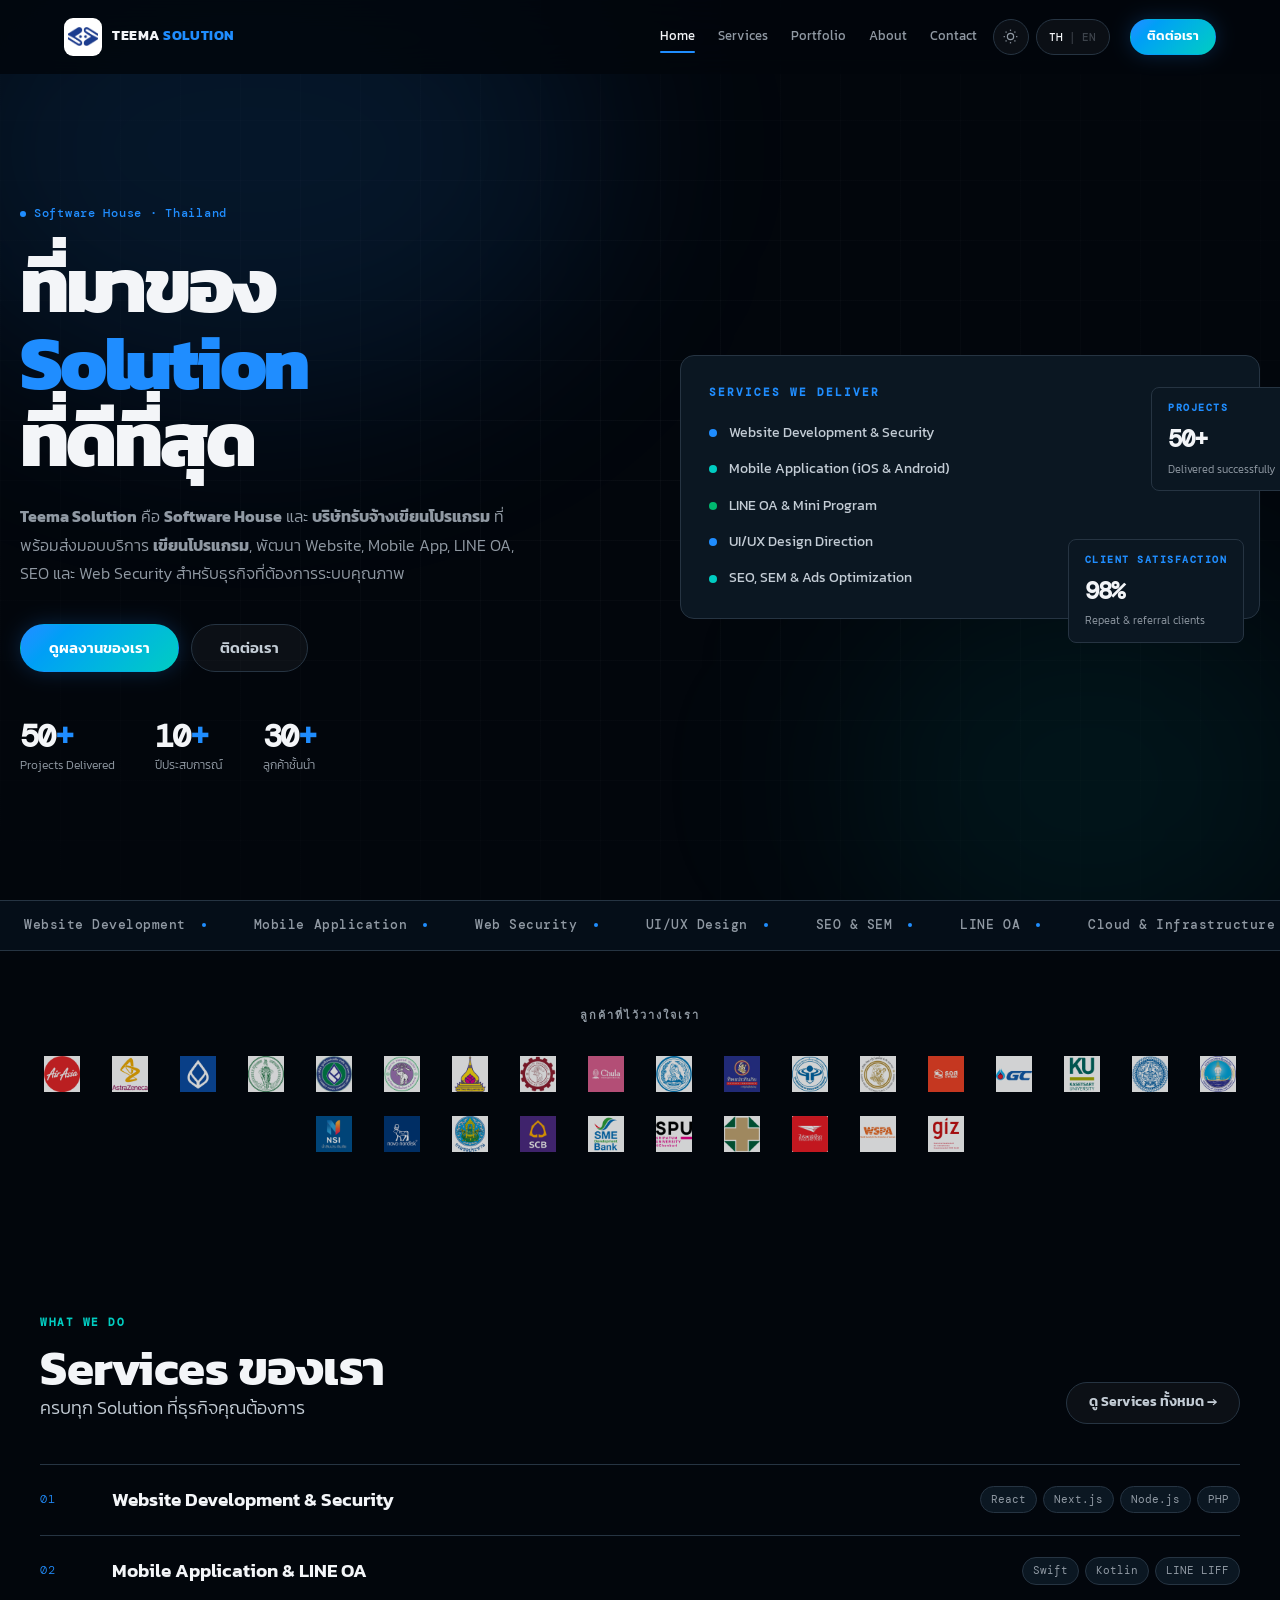
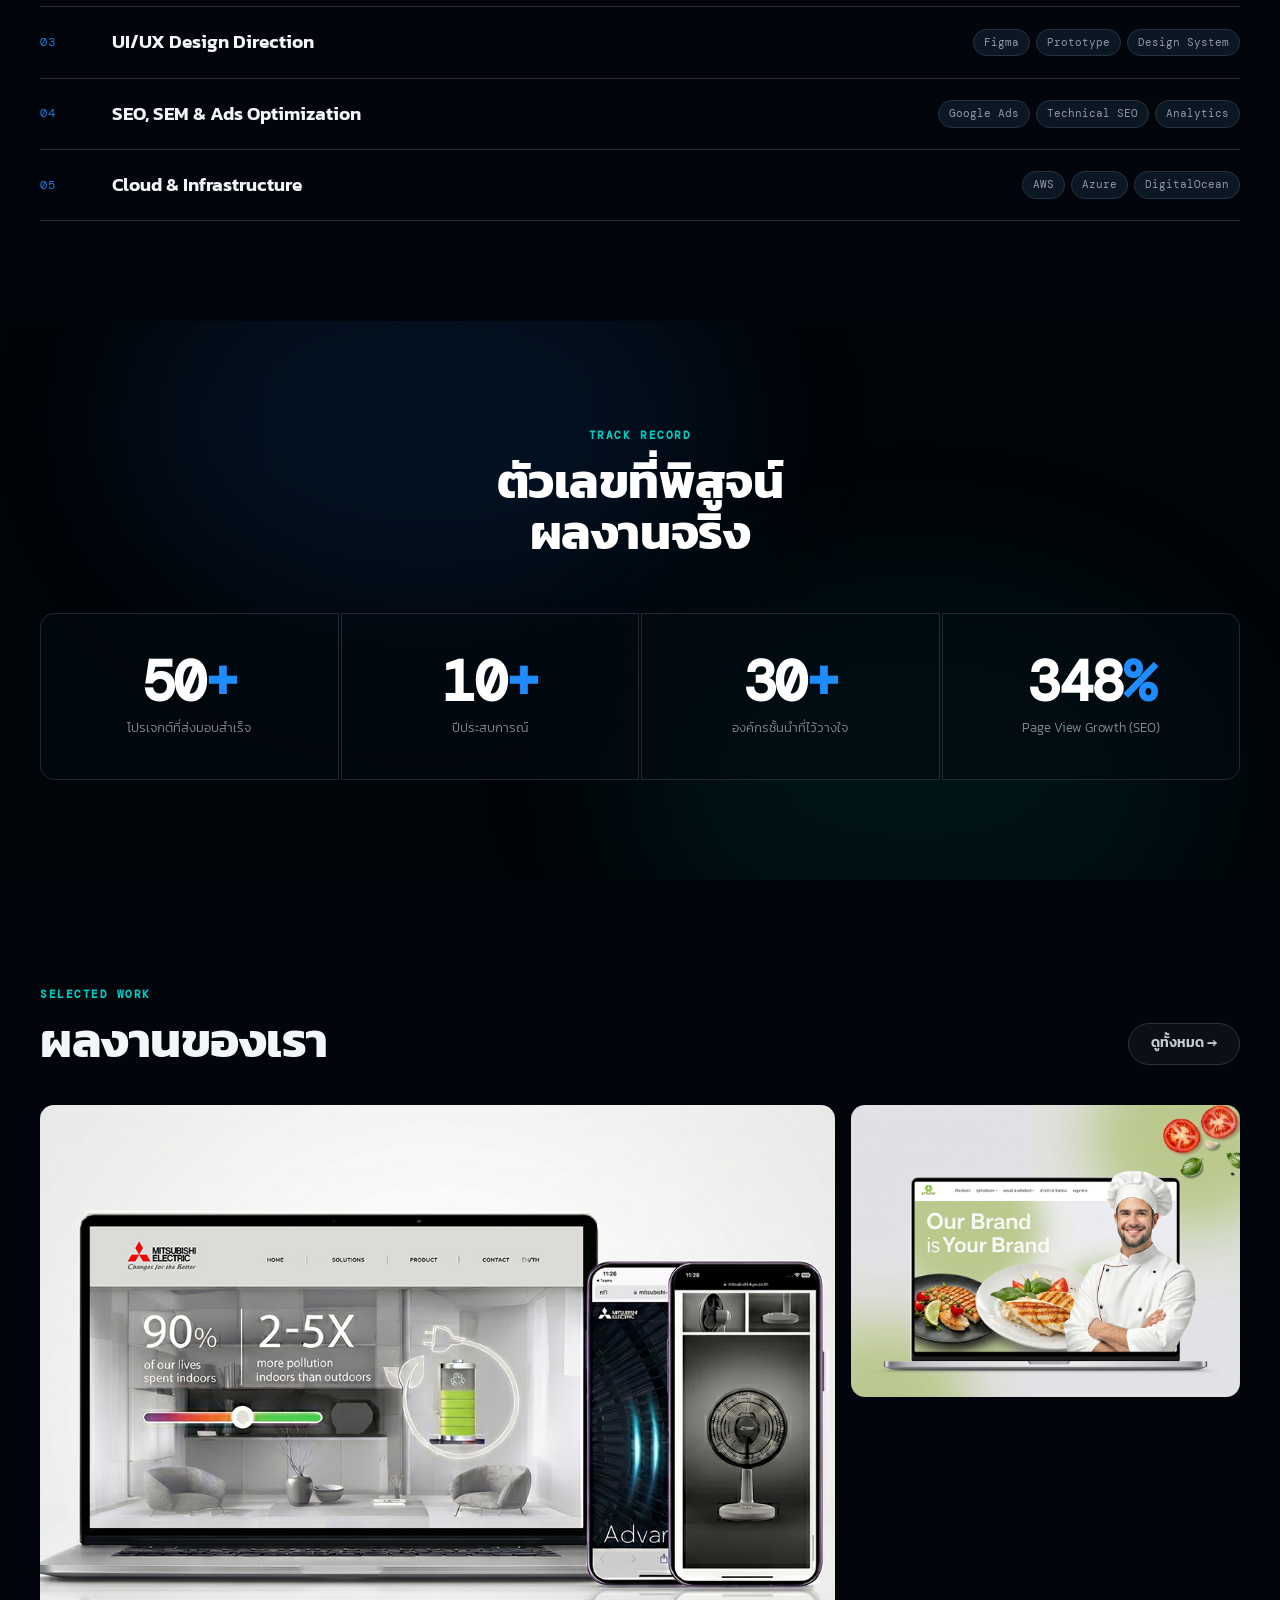
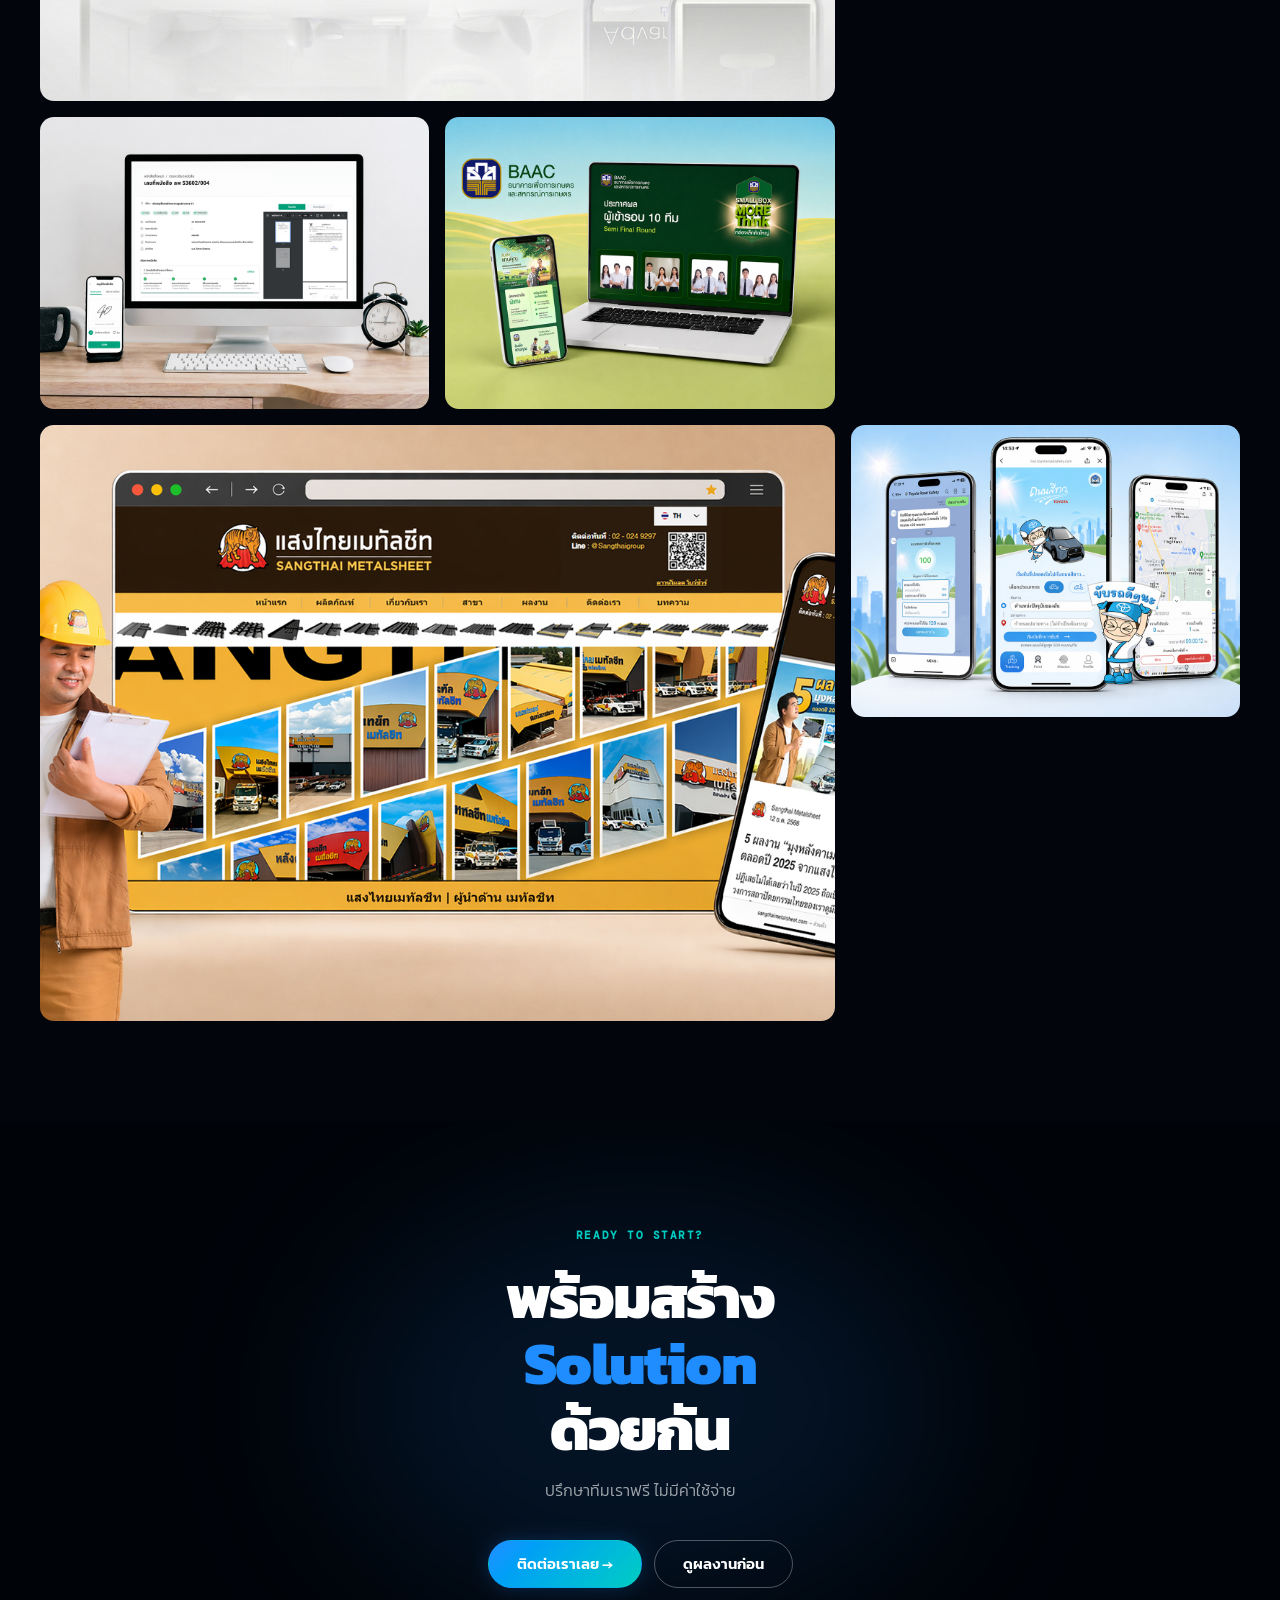
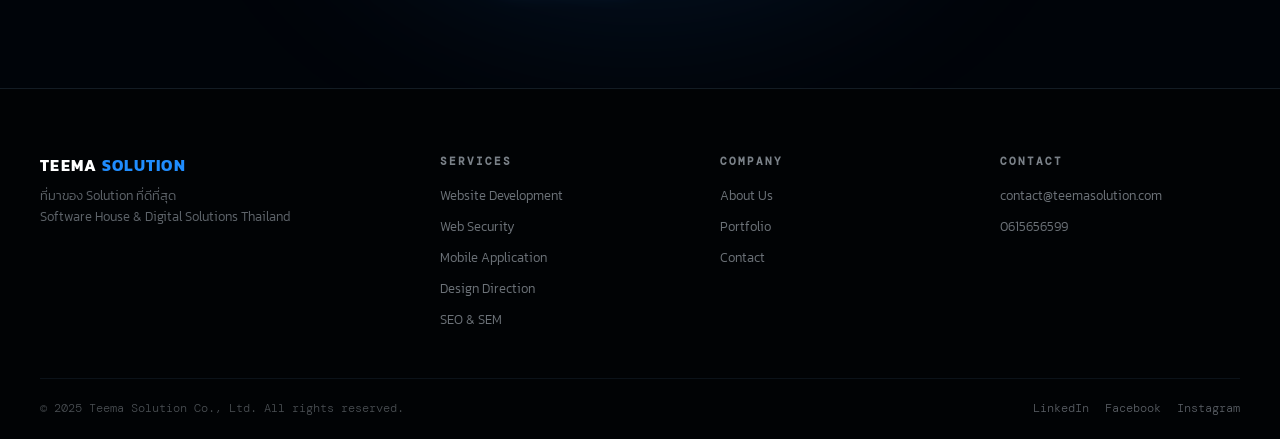
==== commit c4421f68: "Match nav, buttons, typography to services.html design system - Nav: 74px height, always semi-transp" ====
--- a/index.html
+++ b/index.html
@@ -30,7 +30,7 @@
       align-items: center;
       overflow: hidden;
       background: var(--bg);
-      padding-top: 68px;
+      padding-top: 74px;
     }
     .hero__grid {
       position: absolute;
--- a/theme.css
+++ b/theme.css
@@ -78,21 +78,28 @@
   z-index: 100;
   display: flex;
   align-items: center;
-  gap: 24px;
+  gap: 16px;
   padding: 0 clamp(20px, 5vw, 80px);
-  height: 68px;
-  background: oklch(12% 0.018 247 / 0);
-  transition: background 0.35s, backdrop-filter 0.35s, box-shadow 0.35s;
+  min-height: 74px;
+  background: oklch(12% 0.018 247 / 0.84);
+  backdrop-filter: blur(20px);
+  -webkit-backdrop-filter: blur(20px);
+  border-bottom: 1px solid transparent;
+  transition: border-color 0.3s, box-shadow 0.3s;
 }
 .nav.scrolled {
-  background: oklch(12% 0.018 247 / 0.92);
-  backdrop-filter: blur(14px);
-  -webkit-backdrop-filter: blur(14px);
-  box-shadow: 0 1px 0 oklch(100% 0 0 / 0.06);
+  border-bottom-color: var(--border);
+  box-shadow: 0 2px 24px oklch(0% 0 0 / 0.2);
+}
+[data-theme="light"] .nav {
+  background: rgba(242,245,252,0.92);
+  backdrop-filter: blur(20px);
+  -webkit-backdrop-filter: blur(20px);
+  border-bottom-color: var(--border);
 }
 [data-theme="light"] .nav.scrolled {
-  background: rgba(242,245,252,0.94);
-  box-shadow: 0 1px 0 rgba(27,58,143,0.08);
+  background: rgba(242,245,252,0.98);
+  box-shadow: 0 2px 20px rgba(27,58,143,0.08);
 }
 
 .nav__logo {
@@ -103,124 +110,136 @@
   flex-shrink: 0;
 }
 .nav__logo-img {
-  width: 32px;
-  height: 32px;
+  width: 38px; height: 38px;
+  border-radius: 9px;
   object-fit: contain;
-  filter: brightness(0) invert(1);
-}
-[data-theme="light"] .nav__logo-img { filter: none; }
+  background: #fff;
+  padding: 4px;
+}
 .nav__logo-text {
-  font-size: 15px;
+  font-size: 14px;
   font-weight: 700;
-  letter-spacing: 0.08em;
-  color: #fff;
+  letter-spacing: 0.04em;
+  color: var(--fg);
   white-space: nowrap;
 }
-[data-theme="light"] .nav__logo-text { color: #1B2A50; }
-.nav__logo-text span { color: oklch(65% 0.2 255); }
+.nav__logo-text span { color: var(--accent); }
 
 .nav__links {
   display: flex;
   align-items: center;
-  gap: 4px;
+  gap: clamp(12px, 1.8vw, 28px);
   margin-left: auto;
   list-style: none;
 }
 .nav__links a {
+  position: relative;
   display: block;
-  padding: 6px 14px;
-  font-size: 14px;
+  padding: 4px 0;
+  font-size: 13px;
   font-weight: 400;
-  color: oklch(80% 0.012 250);
-  border-radius: 8px;
-  transition: color 0.2s, background 0.2s;
+  color: var(--muted);
+  transition: color 0.16s;
   white-space: nowrap;
 }
-[data-theme="light"] .nav__links a { color: #4B5A85; }
+.nav__links a::after {
+  content: '';
+  position: absolute;
+  bottom: -2px; left: 0;
+  width: 0; height: 1.5px;
+  background: var(--accent);
+  border-radius: 2px;
+  transition: width 0.2s ease;
+}
 .nav__links a:hover,
-.nav__links a.active {
-  color: #fff;
-  background: oklch(100% 0 0 / 0.07);
-}
-[data-theme="light"] .nav__links a:hover,
-[data-theme="light"] .nav__links a.active {
-  color: #1B2A50;
-  background: rgba(27,58,143,0.08);
-}
-.nav__links a.active { font-weight: 600; }
-
-.nav__cta { flex-shrink: 0; margin-left: 8px; }
+.nav__links a.active { color: var(--fg); }
+.nav__links a:hover::after,
+.nav__links a.active::after { width: 100%; }
+
+.nav__cta { flex-shrink: 0; margin-left: 4px; }
 
 /* Nav Controls (theme + lang toggles) */
 .nav-controls {
   display: flex;
   align-items: center;
-  gap: 6px;
+  gap: 7px;
   flex-shrink: 0;
 }
-.theme-btn, .lang-btn {
-  display: flex;
-  align-items: center;
-  gap: 4px;
-  padding: 6px 10px;
-  border-radius: 8px;
-  font-size: 12px;
+
+/* Theme toggle — circle */
+.theme-btn {
+  width: 36px; height: 36px;
+  border-radius: 50%;
+  display: inline-flex;
+  align-items: center;
+  justify-content: center;
+  font-size: 15px;
+  color: var(--muted);
+  background: oklch(100% 0 0 / 0.04);
+  border: 1px solid var(--border);
+  transition: background 0.16s, border-color 0.16s, color 0.16s;
+}
+.theme-btn:hover {
+  background: oklch(100% 0 0 / 0.1);
+  border-color: var(--accent);
+  color: var(--fg);
+}
+[data-theme="light"] .theme-btn { background: rgba(27,58,143,0.06); }
+[data-theme="light"] .theme-btn:hover { background: rgba(27,58,143,0.12); }
+.theme-btn svg { width: 15px; height: 15px; }
+
+/* Lang toggle — pill */
+.lang-btn {
+  display: inline-flex;
+  align-items: center;
+  gap: 3px;
+  border: 1px solid var(--border);
+  border-radius: 999px;
+  padding: 0 12px;
+  min-height: 36px;
+  font-family: 'DM Mono', monospace;
+  font-size: 11px;
   font-weight: 500;
-  font-family: 'DM Mono', monospace;
-  color: oklch(72% 0.014 250);
-  background: oklch(100% 0 0 / 0.06);
-  border: 1px solid oklch(100% 0 0 / 0.1);
-  transition: all 0.2s;
-  letter-spacing: 0.04em;
-}
-[data-theme="light"] .theme-btn,
-[data-theme="light"] .lang-btn {
-  color: #4B5A85;
-  background: rgba(27,58,143,0.06);
-  border-color: #D5DFF0;
-}
-.theme-btn:hover, .lang-btn:hover {
-  color: #fff;
-  background: oklch(100% 0 0 / 0.12);
-  border-color: oklch(100% 0 0 / 0.2);
-}
-[data-theme="light"] .theme-btn:hover,
-[data-theme="light"] .lang-btn:hover {
-  color: #1B2A50;
-  background: rgba(27,58,143,0.1);
-}
-.theme-btn svg { width: 14px; height: 14px; flex-shrink: 0; }
-.lang-btn .lang-th, .lang-btn .lang-en { transition: opacity 0.2s; }
-.lang-btn .lang-sep { opacity: 0.4; }
-[data-lang="th"] .lang-btn .lang-en { opacity: 0.4; }
-[data-lang="en"] .lang-btn .lang-th { opacity: 0.4; }
-
-/* Hamburger */
+  letter-spacing: 0.06em;
+  color: var(--muted);
+  background: oklch(100% 0 0 / 0.04);
+  transition: background 0.16s, border-color 0.16s;
+}
+.lang-btn:hover { border-color: var(--accent); background: oklch(100% 0 0 / 0.08); }
+[data-theme="light"] .lang-btn { background: rgba(27,58,143,0.04); }
+.lang-btn .lang-sep { opacity: 0.3; margin: 0 2px; }
+.lang-btn .lang-th, .lang-btn .lang-en { transition: color 0.16s, opacity 0.16s; }
+html:not([data-lang="en"]) .lang-btn .lang-th { color: var(--fg); }
+html:not([data-lang="en"]) .lang-btn .lang-en { opacity: 0.38; }
+html[data-lang="en"] .lang-btn .lang-en { color: var(--fg); }
+html[data-lang="en"] .lang-btn .lang-th { opacity: 0.38; }
+
+/* Hamburger — circle */
 .nav__hamburger {
   display: none;
+  align-items: center;
+  justify-content: center;
   flex-direction: column;
-  justify-content: center;
   gap: 5px;
-  width: 36px;
-  height: 36px;
-  padding: 4px;
-  border-radius: 8px;
+  width: 40px; height: 40px;
+  border: 1px solid var(--border);
+  border-radius: 50%;
+  background: oklch(100% 0 0 / 0.04);
   cursor: pointer;
   transition: background 0.2s;
   flex-shrink: 0;
 }
-.nav__hamburger:hover { background: oklch(100% 0 0 / 0.08); }
+.nav__hamburger:hover { background: oklch(100% 0 0 / 0.1); }
 .nav__hamburger span {
   display: block;
-  height: 2px;
-  background: oklch(80% 0.01 250);
+  width: 16px; height: 1.5px;
+  background: var(--muted);
   border-radius: 2px;
   transition: transform 0.3s, opacity 0.3s;
 }
-[data-theme="light"] .nav__hamburger span { background: #4B5A85; }
-.nav.menu-open .nav__hamburger span:nth-child(1) { transform: translateY(7px) rotate(45deg); }
+.nav.menu-open .nav__hamburger span:nth-child(1) { transform: translateY(6.5px) rotate(45deg); }
 .nav.menu-open .nav__hamburger span:nth-child(2) { opacity: 0; }
-.nav.menu-open .nav__hamburger span:nth-child(3) { transform: translateY(-7px) rotate(-45deg); }
+.nav.menu-open .nav__hamburger span:nth-child(3) { transform: translateY(-6.5px) rotate(-45deg); }
 
 /* Mobile menu */
 @media (max-width: 900px) {
@@ -235,23 +254,23 @@
     align-items: flex-start;
     gap: 4px;
     position: absolute;
-    top: 68px;
+    top: 74px;
     left: 0; right: 0;
-    background: oklch(14% 0.022 247);
-    border-top: 1px solid oklch(30% 0.025 247);
+    background: oklch(12% 0.018 247 / 0.96);
+    backdrop-filter: blur(20px);
+    border-top: 1px solid var(--border);
     padding: 16px 20px 24px;
   }
   [data-theme="light"] .nav.menu-open .nav__links {
     background: rgba(242,245,252,0.98);
     border-top-color: #D5DFF0;
-    backdrop-filter: blur(12px);
   }
-  .nav.menu-open .nav__links a { width: 100%; padding: 10px 16px; font-size: 15px; }
+  .nav.menu-open .nav__links a { width: 100%; padding: 10px 0; font-size: 15px; }
   .nav.menu-open .nav__cta {
     display: block;
     margin: 0 20px 16px;
     position: absolute;
-    top: calc(68px + 250px);
+    top: calc(74px + 260px);
     left: 0;
   }
 }
@@ -260,42 +279,40 @@
 .btn {
   display: inline-flex;
   align-items: center;
+  justify-content: center;
   gap: 8px;
-  padding: 12px 24px;
-  border-radius: 10px;
+  min-height: 42px;
+  padding: 0 22px;
+  border-radius: 999px;
   font-family: 'Kanit', sans-serif;
-  font-size: 15px;
-  font-weight: 500;
-  border: 1.5px solid transparent;
-  transition: all 0.22s;
+  font-size: 14px;
+  font-weight: 600;
+  border: 1px solid transparent;
+  transition: transform 0.16s, box-shadow 0.16s, background 0.16s, border-color 0.16s, color 0.16s;
   white-space: nowrap;
   cursor: pointer;
   text-decoration: none;
 }
-.btn--sm { padding: 8px 18px; font-size: 13px; border-radius: 8px; }
-.btn--lg { padding: 14px 28px; font-size: 16px; }
+.btn:hover { transform: translateY(-1px); }
+.btn--sm { min-height: 36px; padding: 0 16px; font-size: 13px; }
+.btn--lg { min-height: 48px; padding: 0 28px; font-size: 15px; }
 
 .btn--primary {
-  background: var(--accent);
+  background: linear-gradient(135deg, var(--accent), var(--accent-2));
   color: #fff;
-  border-color: var(--accent);
-}
-.btn--primary:hover {
-  background: oklch(70% 0.22 255);
-  border-color: oklch(70% 0.22 255);
-  transform: translateY(-1px);
-  box-shadow: 0 6px 24px var(--glow);
-}
+  box-shadow: 0 0 20px var(--glow);
+}
+.btn--primary:hover { box-shadow: 0 0 32px var(--glow); }
 
 .btn--outline {
-  background: transparent;
-  color: var(--fg);
+  background: oklch(100% 0 0 / 0.04);
+  color: var(--soft);
   border-color: var(--border);
 }
 .btn--outline:hover {
   border-color: var(--accent);
-  color: var(--accent);
-  transform: translateY(-1px);
+  color: var(--fg);
+  background: oklch(65% 0.2 255 / 0.08);
 }
 
 .btn--outline-w {
@@ -306,24 +323,22 @@
 .btn--outline-w:hover {
   border-color: rgba(255,255,255,0.7);
   background: rgba(255,255,255,0.08);
-  transform: translateY(-1px);
 }
 
 .btn--purple {
-  background: linear-gradient(135deg, oklch(65% 0.2 255), oklch(60% 0.22 290));
+  background: linear-gradient(135deg, var(--accent), var(--accent-2));
   color: #fff;
-  border: none;
+  box-shadow: 0 0 20px var(--glow);
 }
 .btn--purple:hover {
-  filter: brightness(1.12);
-  transform: translateY(-2px);
-  box-shadow: 0 8px 28px oklch(65% 0.2 255 / 0.4);
+  box-shadow: 0 0 36px var(--glow);
+  filter: brightness(1.1);
 }
 
 .btn--ghost {
   background: oklch(100% 0 0 / 0.06);
   color: var(--fg);
-  border-color: oklch(100% 0 0 / 0.1);
+  border-color: var(--border);
 }
 [data-theme="light"] .btn--ghost {
   background: rgba(27,58,143,0.06);
@@ -331,7 +346,29 @@
 }
 .btn--ghost:hover {
   background: oklch(100% 0 0 / 0.1);
-  transform: translateY(-1px);
+  border-color: var(--accent);
+}
+
+/* ── Typography Base ──────────────────────────────── */
+h1, h2, h3, h4 {
+  font-family: 'Kanit', sans-serif;
+  font-weight: 700;
+  line-height: 1.05;
+  letter-spacing: -0.01em;
+  color: var(--fg);
+}
+h1 { font-size: clamp(40px, 6.2vw, 92px); }
+h2 { font-size: clamp(28px, 3.8vw, 62px); }
+h3 { font-size: clamp(19px, 1.8vw, 28px); }
+h4 { font-size: 17px; }
+p  { color: var(--muted); }
+
+.lead {
+  font-size: clamp(15px, 1.5vw, 19px);
+  color: var(--soft);
+  font-weight: 300;
+  max-width: 640px;
+  line-height: 1.7;
 }
 
 /* ── Typography Utilities ─────────────────────────── */
@@ -341,35 +378,27 @@
   gap: 8px;
   font-size: 11px;
   font-weight: 600;
-  letter-spacing: 2px;
+  letter-spacing: 0.14em;
   text-transform: uppercase;
-  color: var(--accent);
-  font-family: 'DM Mono', monospace;
-}
-.section-label::before {
-  content: '';
-  display: block;
-  width: 20px; height: 1.5px;
-  background: var(--accent);
-  flex-shrink: 0;
-}
-.section-label--w { color: oklch(65% 0.2 255); }
-.section-label--w::before { background: oklch(65% 0.2 255); }
+  color: var(--accent-2);
+  font-family: 'DM Mono', monospace;
+}
+.section-label--w { color: var(--accent-2); }
 
 .section-title {
-  font-size: clamp(32px, 4vw, 52px);
-  font-weight: 800;
-  letter-spacing: -0.03em;
-  line-height: 1.1;
+  font-size: clamp(28px, 3.8vw, 56px);
+  font-weight: 700;
+  letter-spacing: -0.01em;
+  line-height: 1.05;
   color: var(--fg);
 }
 .section-title--w { color: #fff; }
-.section-title--sm { font-size: clamp(26px, 3vw, 38px); }
+.section-title--sm { font-size: clamp(22px, 2.8vw, 38px); }
 
 .section-sub {
-  font-size: 16px;
-  font-weight: 300;
-  color: var(--muted);
+  font-size: clamp(15px, 1.4vw, 18px);
+  font-weight: 300;
+  color: var(--soft);
   line-height: 1.7;
   max-width: 560px;
 }
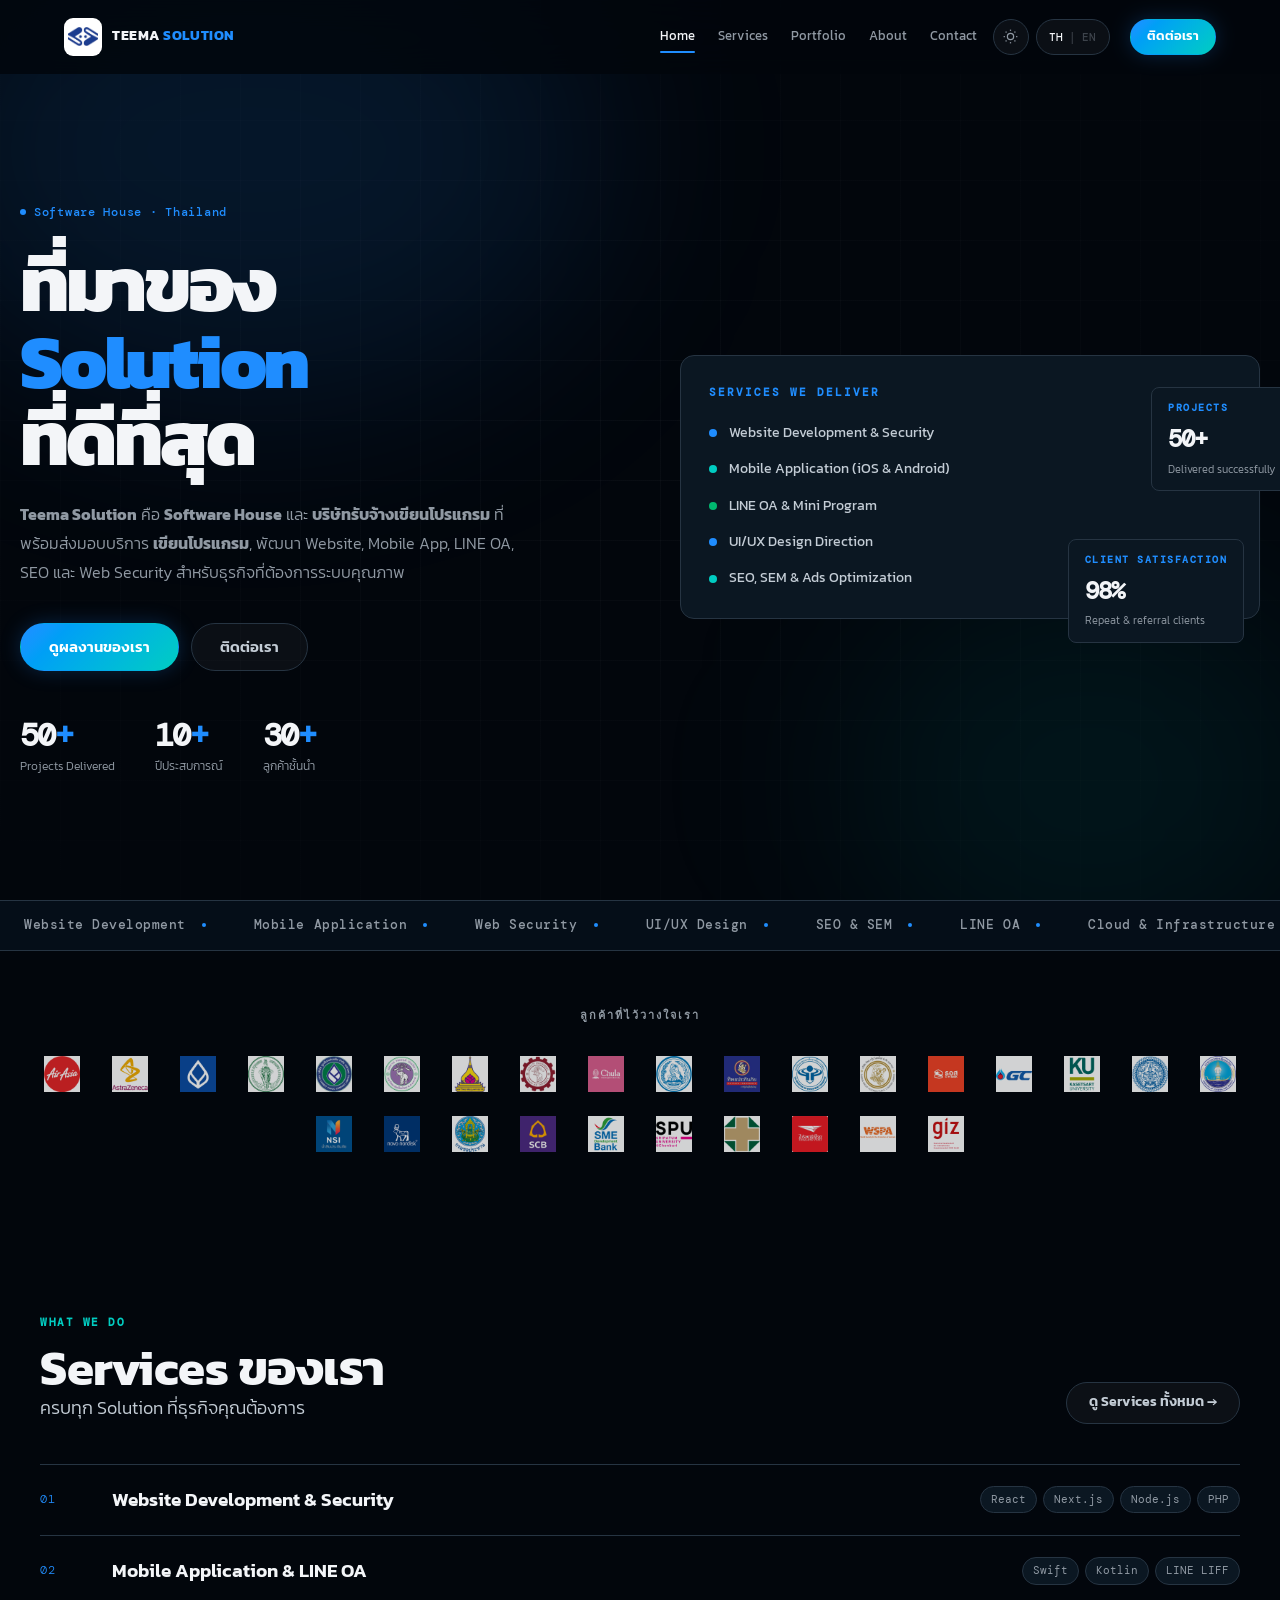
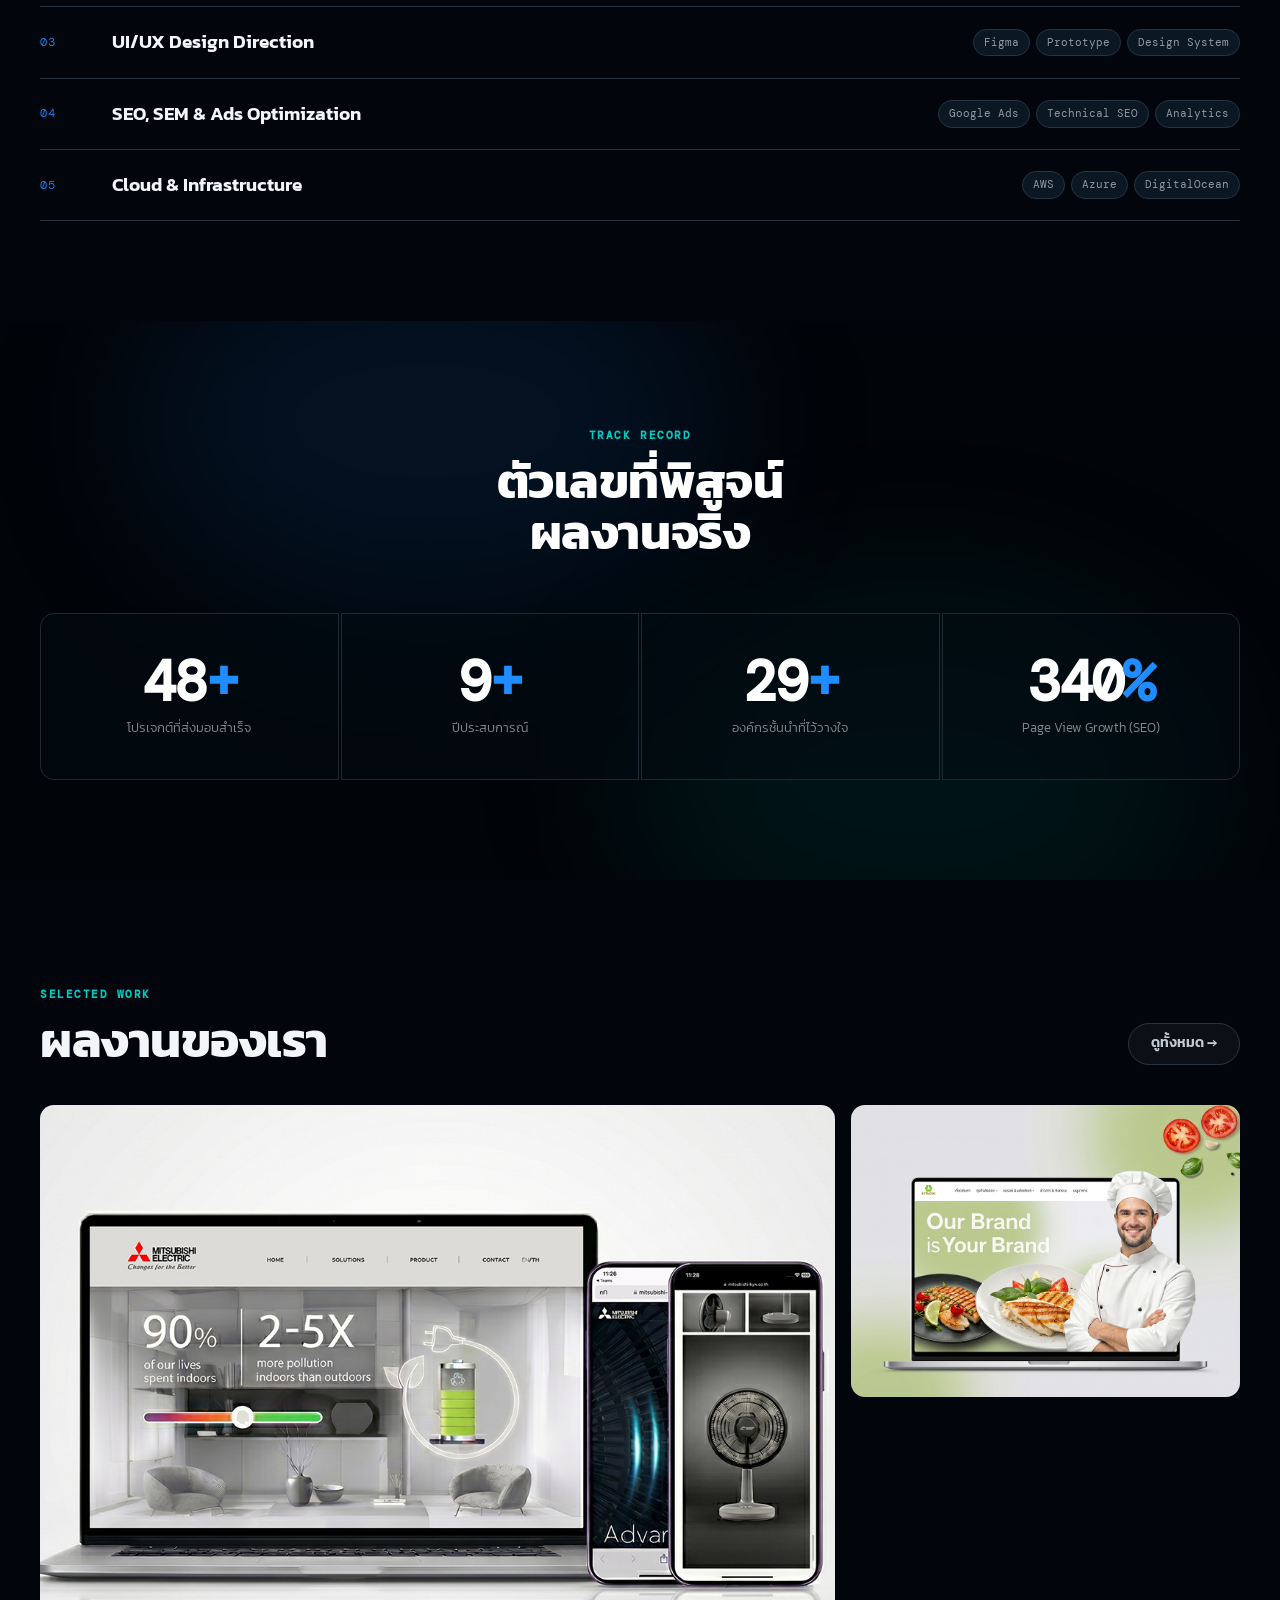
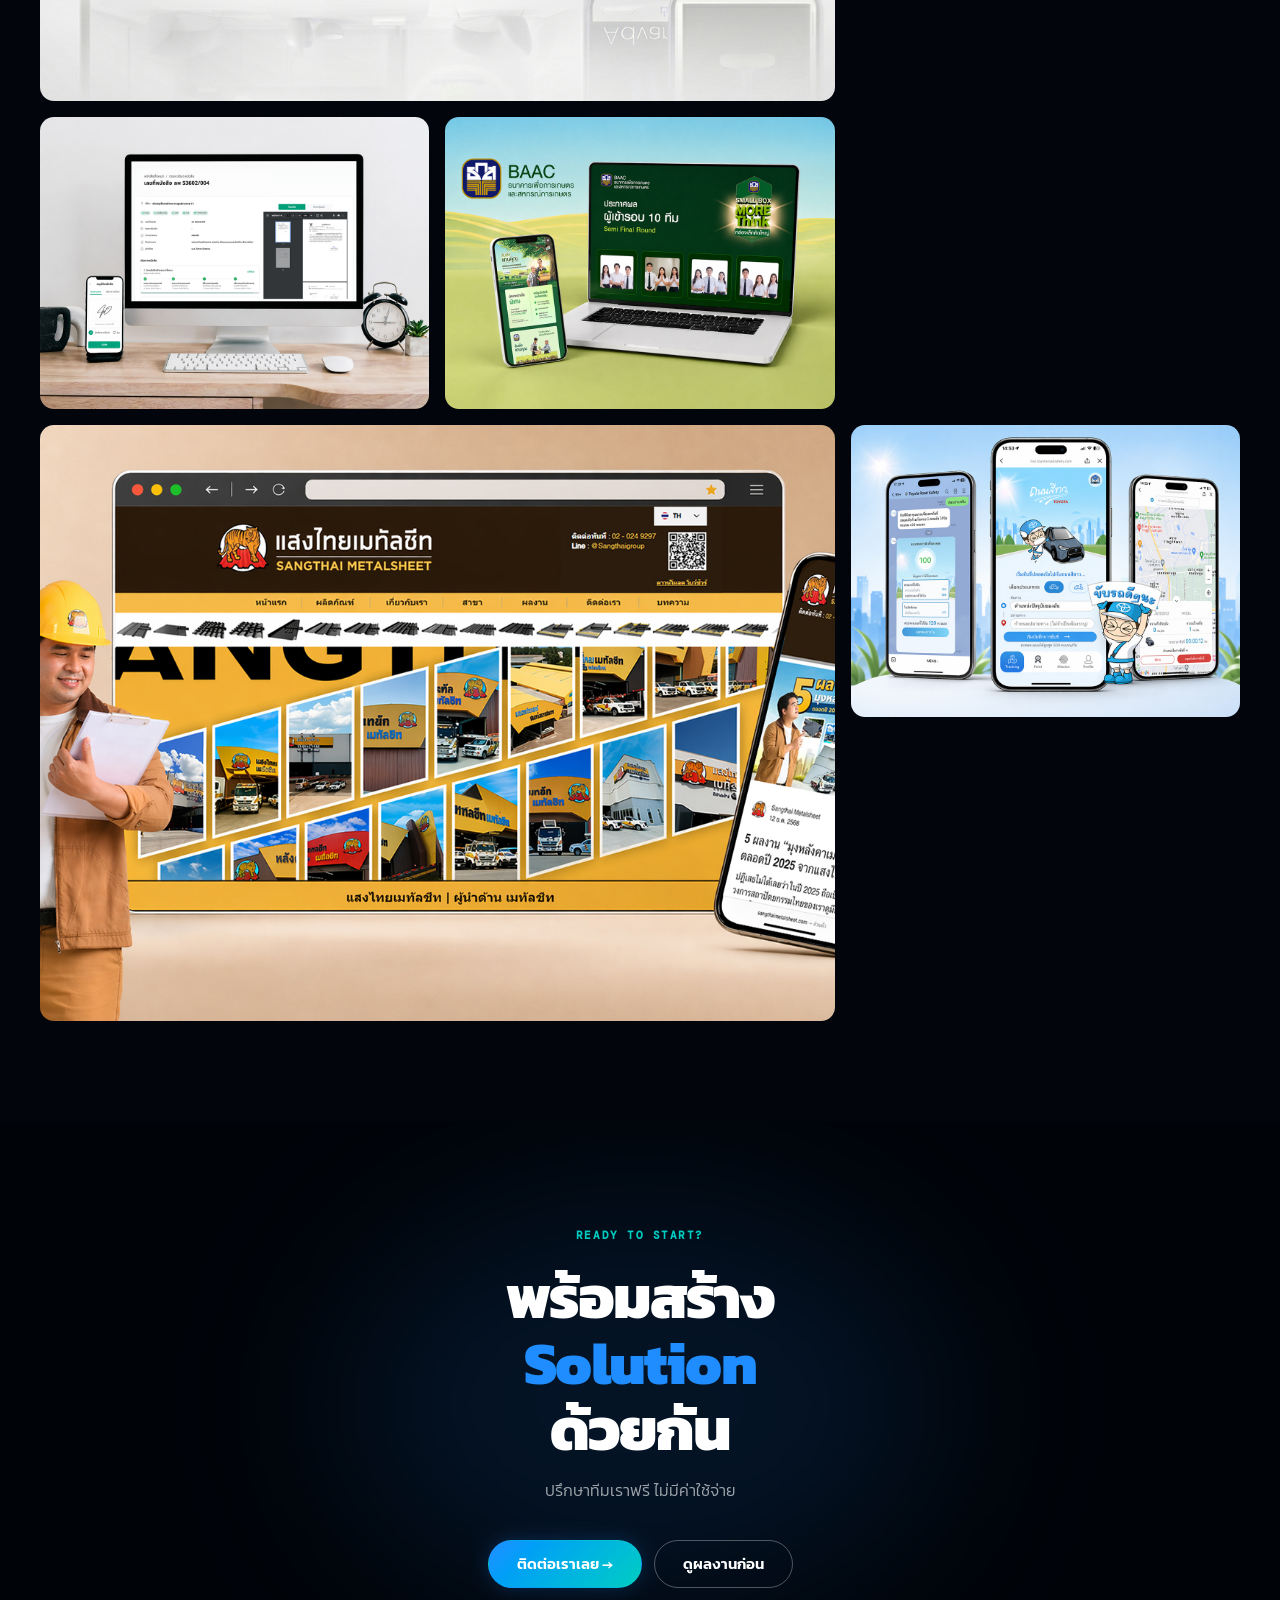
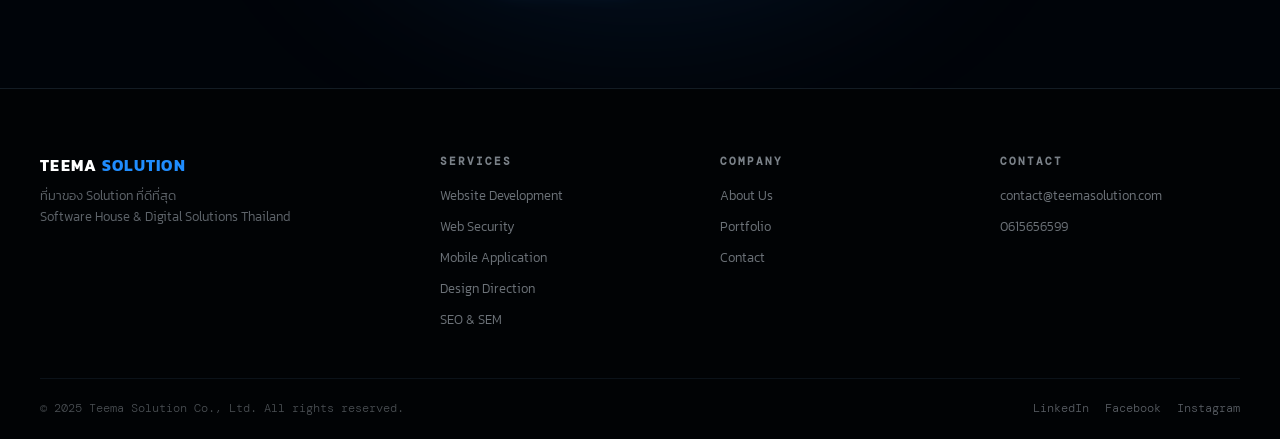
==== commit e3d65ac0: "Add page animations and movement across all pages - Keyframes: fade-up, float, pulse-glow, count-in " ====
--- a/index.html
+++ b/index.html
@@ -111,6 +111,14 @@
       max-width: 520px;
       margin-bottom: 36px;
     }
+    /* Hero entrance */
+    .hero__tag    { animation: ts-fade-up 0.7s cubic-bezier(0.16,1,0.3,1) 0.1s both; }
+    .hero__title  { animation: ts-fade-up 0.8s cubic-bezier(0.16,1,0.3,1) 0.2s both; }
+    .hero__desc   { animation: ts-fade-up 0.8s cubic-bezier(0.16,1,0.3,1) 0.32s both; }
+    .hero__actions{ animation: ts-fade-up 0.7s cubic-bezier(0.16,1,0.3,1) 0.42s both; }
+    .hero__stats  { animation: ts-fade-up 0.7s cubic-bezier(0.16,1,0.3,1) 0.52s both; }
+    .hero__card   { animation: ts-fade-up 0.9s cubic-bezier(0.16,1,0.3,1) 0.25s both; }
+
     .hero__actions { display: flex; gap: 12px; flex-wrap: wrap; margin-bottom: 48px; }
     .hero__stats { display: flex; gap: 40px; }
     .hero__stat-num {
@@ -261,15 +269,15 @@
       </div>
       <div class="hero__stats">
         <div>
-          <div class="hero__stat-num">50<span>+</span></div>
+          <div class="hero__stat-num" data-count="50" data-suffix="+">50<span>+</span></div>
           <div class="hero__stat-label" data-i18n="hero-stat-1">Projects Delivered</div>
         </div>
         <div>
-          <div class="hero__stat-num">10<span>+</span></div>
+          <div class="hero__stat-num" data-count="10" data-suffix="+">10<span>+</span></div>
           <div class="hero__stat-label" data-i18n="hero-stat-2">ปีประสบการณ์</div>
         </div>
         <div>
-          <div class="hero__stat-num">30<span>+</span></div>
+          <div class="hero__stat-num" data-count="30" data-suffix="+">30<span>+</span></div>
           <div class="hero__stat-label" data-i18n="hero-stat-3">ลูกค้าชั้นนำ</div>
         </div>
       </div>
@@ -423,19 +431,19 @@
     </div>
     <div class="stats-grid reveal reveal-delay-1">
       <div class="stat-cell">
-        <div class="stat-cell__num">50<span>+</span></div>
+        <div class="stat-cell__num" data-count="50" data-suffix="+">50<span>+</span></div>
         <div class="stat-cell__label" data-i18n="stat-1">โปรเจกต์ที่ส่งมอบสำเร็จ</div>
       </div>
       <div class="stat-cell">
-        <div class="stat-cell__num">10<span>+</span></div>
+        <div class="stat-cell__num" data-count="10" data-suffix="+">10<span>+</span></div>
         <div class="stat-cell__label" data-i18n="stat-2">ปีประสบการณ์</div>
       </div>
       <div class="stat-cell">
-        <div class="stat-cell__num">30<span>+</span></div>
+        <div class="stat-cell__num" data-count="30" data-suffix="+">30<span>+</span></div>
         <div class="stat-cell__label" data-i18n="stat-3">องค์กรชั้นนำที่ไว้วางใจ</div>
       </div>
       <div class="stat-cell">
-        <div class="stat-cell__num">348<span>%</span></div>
+        <div class="stat-cell__num" data-count="348" data-suffix="%">348<span>%</span></div>
         <div class="stat-cell__label" data-i18n="stat-4">Page View Growth (SEO)</div>
       </div>
     </div>
--- a/theme.css
+++ b/theme.css
@@ -821,17 +821,100 @@
   margin-top: 8px;
 }
 
+/* ── Keyframes ────────────────────────────────────── */
+@keyframes ts-fade-up {
+  from { opacity: 0; transform: translateY(32px); }
+  to   { opacity: 1; transform: translateY(0); }
+}
+@keyframes ts-fade-in {
+  from { opacity: 0; }
+  to   { opacity: 1; }
+}
+@keyframes ts-float {
+  0%, 100% { transform: translateY(0px); }
+  50%       { transform: translateY(-10px); }
+}
+@keyframes ts-pulse-glow {
+  0%, 100% { opacity: 0.55; transform: translate(-50%,-50%) scale(1); }
+  50%       { opacity: 0.9;  transform: translate(-50%,-50%) scale(1.15); }
+}
+@keyframes ts-shimmer {
+  0%   { background-position: -200% center; }
+  100% { background-position:  200% center; }
+}
+@keyframes ts-count-in {
+  from { opacity: 0; transform: translateY(16px) scale(0.9); }
+  to   { opacity: 1; transform: none; }
+}
+
 /* ── Scroll Reveal ────────────────────────────────── */
 .reveal {
   opacity: 0;
-  transform: translateY(24px);
-  transition: opacity 0.6s ease, transform 0.6s ease;
+  transform: translateY(28px);
+  transition: opacity 0.75s cubic-bezier(0.16,1,0.3,1),
+              transform 0.75s cubic-bezier(0.16,1,0.3,1);
 }
 .reveal.in { opacity: 1; transform: none; }
-.reveal-delay-1 { transition-delay: 0.1s; }
-.reveal-delay-2 { transition-delay: 0.2s; }
-.reveal-delay-3 { transition-delay: 0.3s; }
-.reveal-delay-4 { transition-delay: 0.4s; }
+.reveal-delay-1 { transition-delay: 0.10s; }
+.reveal-delay-2 { transition-delay: 0.20s; }
+.reveal-delay-3 { transition-delay: 0.30s; }
+.reveal-delay-4 { transition-delay: 0.40s; }
+
+/* ── Page Hero Entrance ───────────────────────────── */
+.page-hero__breadcrumb { animation: ts-fade-up 0.6s cubic-bezier(0.16,1,0.3,1) 0.05s both; }
+.page-hero__content .section-label { animation: ts-fade-up 0.7s cubic-bezier(0.16,1,0.3,1) 0.12s both; }
+.page-hero__content h1 { animation: ts-fade-up 0.8s cubic-bezier(0.16,1,0.3,1) 0.2s both; }
+.page-hero__content .section-sub { animation: ts-fade-up 0.8s cubic-bezier(0.16,1,0.3,1) 0.3s both; }
+
+/* ── CTA Orb Pulse ────────────────────────────────── */
+.cta-banner__orb {
+  animation: ts-pulse-glow 5s ease-in-out infinite;
+  left: 50%; top: 50%;
+  transform: translate(-50%,-50%);
+}
+
+/* ── Portfolio Card Lift ──────────────────────────── */
+.portfolio-card {
+  transition: transform 0.35s cubic-bezier(0.16,1,0.3,1),
+              box-shadow 0.35s ease;
+}
+.portfolio-card:hover {
+  transform: translateY(-6px);
+  box-shadow: 0 24px 60px oklch(0% 0 0 / 0.35);
+}
+
+/* ── Value Card Lift ──────────────────────────────── */
+.value-card {
+  transition: background 0.3s, transform 0.4s cubic-bezier(0.16,1,0.3,1), box-shadow 0.3s;
+}
+.value-card:hover {
+  transform: translateY(-6px);
+  box-shadow: 0 20px 48px oklch(0% 0 0 / 0.25);
+}
+
+/* ── Service Row Slide ────────────────────────────── */
+.service-row__title {
+  transition: transform 0.25s ease, color 0.25s;
+}
+.service-row:hover .service-row__title {
+  transform: translateX(6px);
+  color: var(--accent);
+}
+.service-row__num { transition: color 0.25s; }
+.service-row:hover .service-row__num { color: var(--accent-2); }
+
+/* ── Filter Btn transition ────────────────────────── */
+.filter-btn { transition: all 0.22s cubic-bezier(0.16,1,0.3,1); }
+
+/* ── Stat counter animation ───────────────────────── */
+.stat-cell__num,
+.hero__stat-num,
+.about-stats .stat-item .num {
+  display: inline-block;
+}
+.stat-anim {
+  animation: ts-count-in 0.6s cubic-bezier(0.16,1,0.3,1) both;
+}
 
 /* ── Services Header ──────────────────────────────── */
 .services {
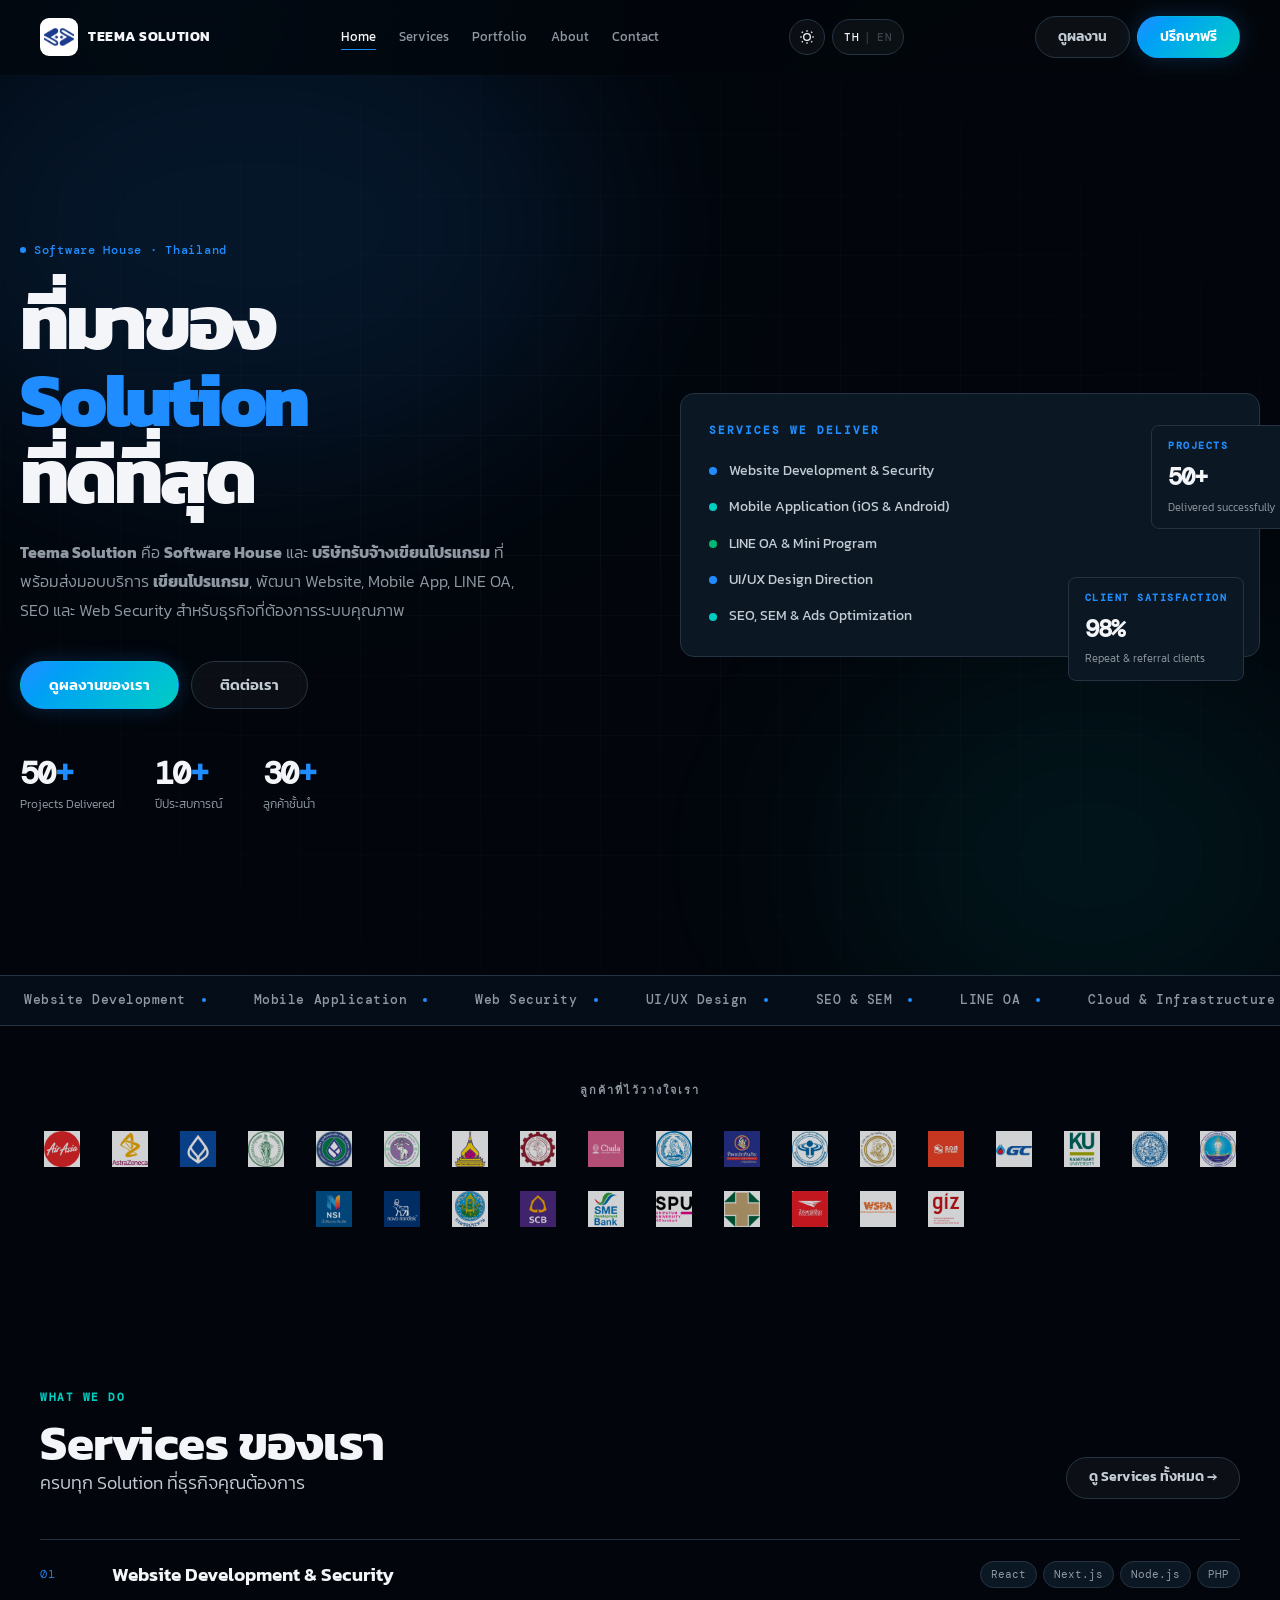
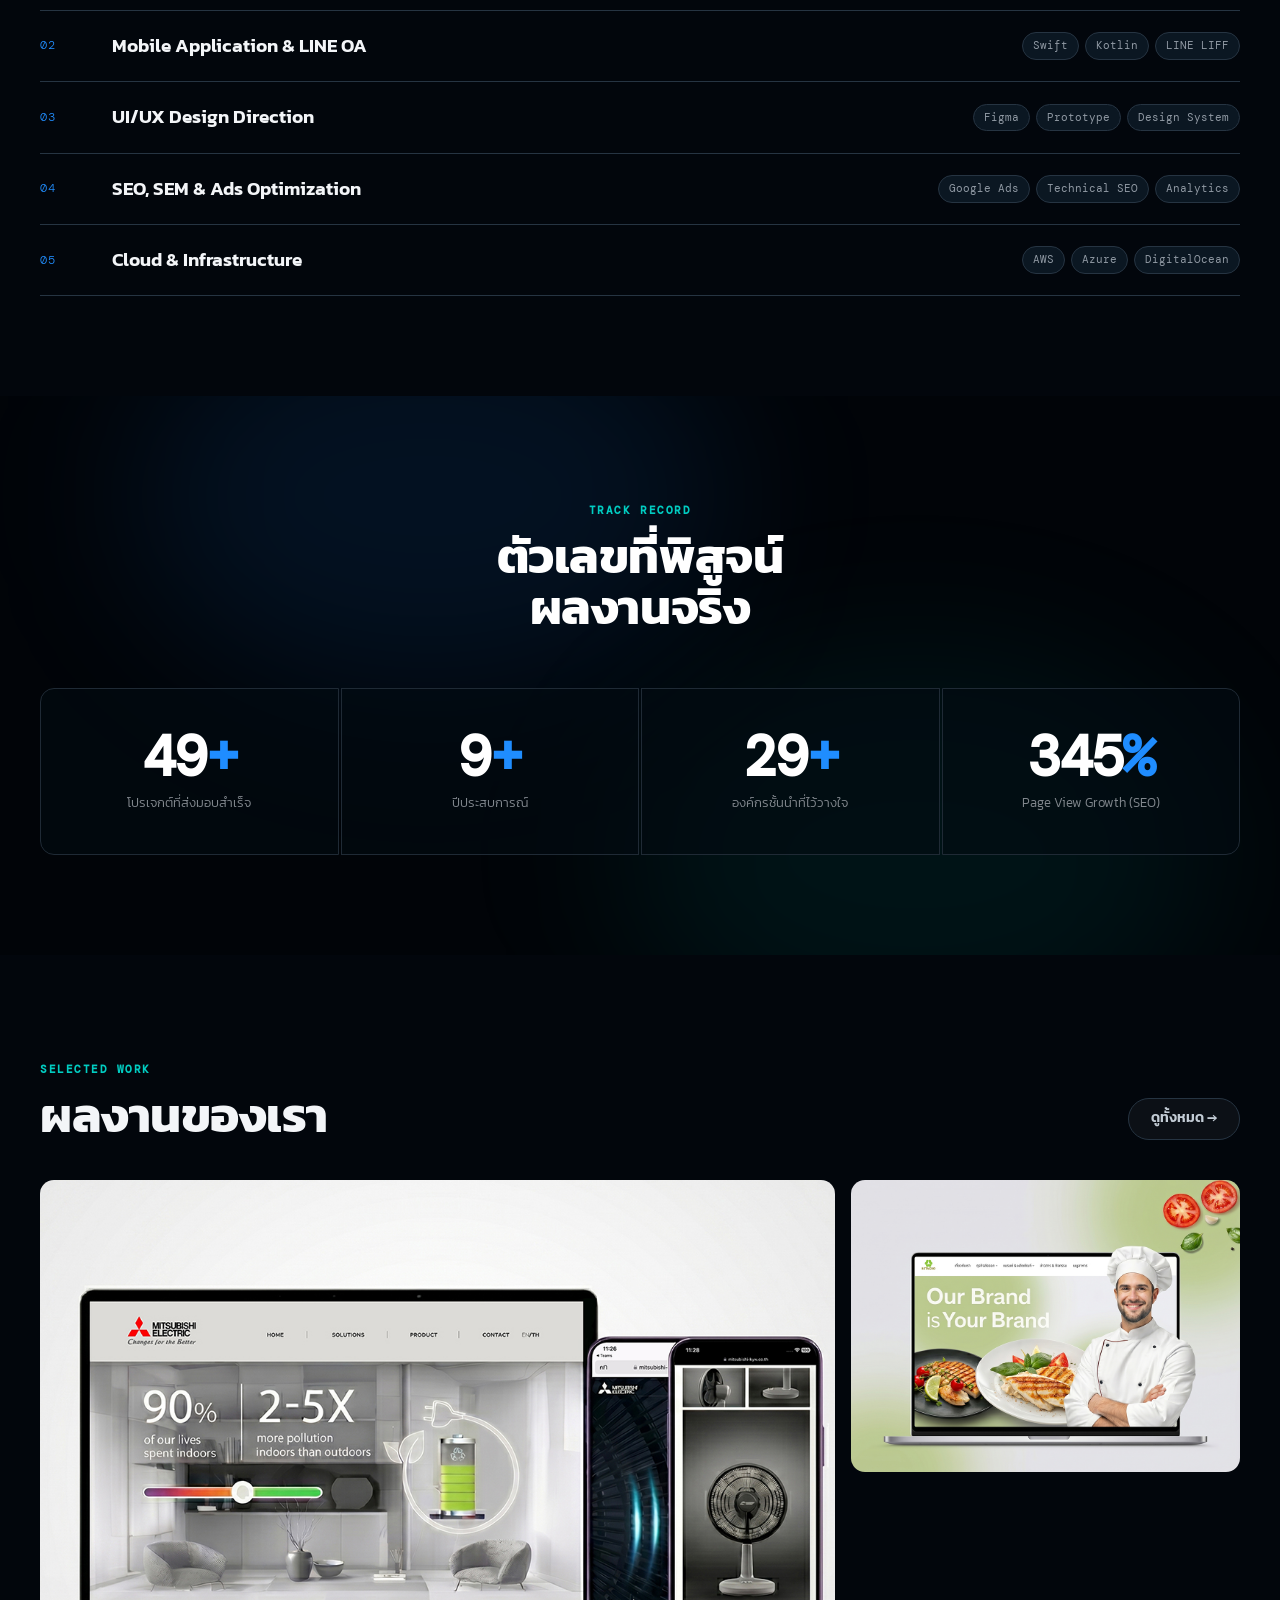
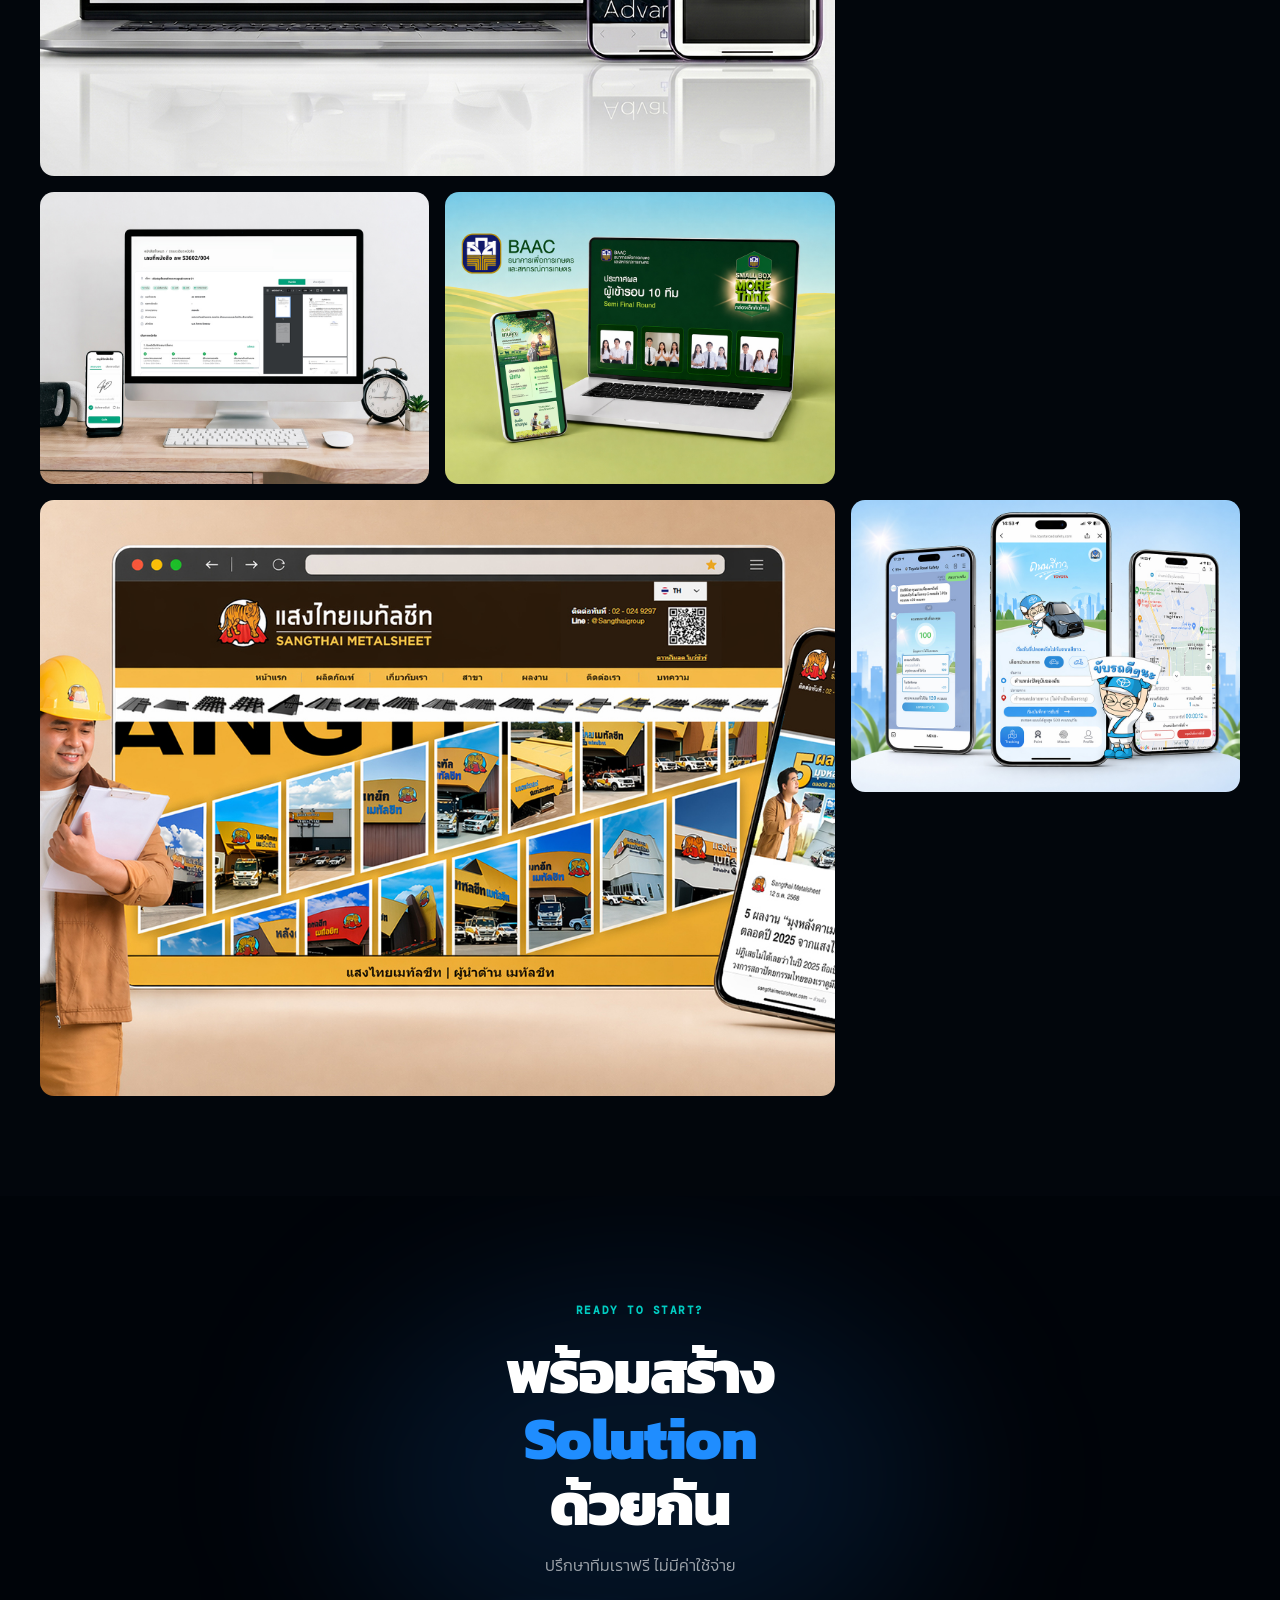
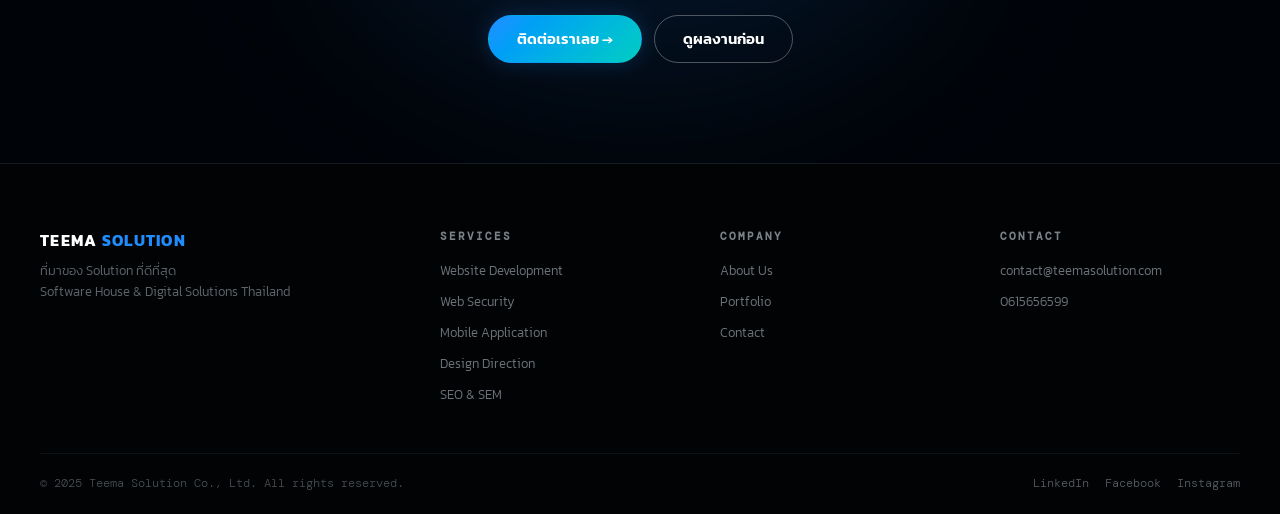
==== commit 48d64286: "Unify nav across all pages to match services.html - Replace <nav class="nav"> with <header class="si" ====
--- a/index.html
+++ b/index.html
@@ -30,7 +30,7 @@
       align-items: center;
       overflow: hidden;
       background: var(--bg);
-      padding-top: 74px;
+      padding-top: 0;
     }
     .hero__grid {
       position: absolute;
@@ -226,29 +226,60 @@
 <body>
 
 <!-- ══════════ NAV ══════════ -->
-<nav class="nav" id="mainNav">
-  <a href="index.html" class="nav__logo">
-    <img src="img/logo/teema.png" alt="Teema Solution" class="nav__logo-img"/>
-    <span class="nav__logo-text">TEEMA <span>SOLUTION</span></span>
-  </a>
-  <ul class="nav__links">
-    <li><a href="index.html" class="active" data-i18n="nav-home">Home</a></li>
-    <li><a href="services.html" data-i18n="nav-services">Services</a></li>
-    <li><a href="portfolio.html" data-i18n="nav-portfolio">Portfolio</a></li>
-    <li><a href="about.html" data-i18n="nav-about">About</a></li>
-    <li><a href="contact.html" data-i18n="nav-contact">Contact</a></li>
-  </ul>
-  <div class="nav-controls">
-    <button class="theme-btn" id="themeBtn" aria-label="Toggle theme"></button>
-    <button class="lang-btn" id="langBtn" aria-label="Switch language">
-      <span class="lang-th">TH</span><span class="lang-sep"> | </span><span class="lang-en">EN</span>
+<header class="site-header" id="siteHeader">
+  <div class="container nav-row">
+    <a class="brand" href="index.html">
+      <img src="img/logo/teema.png" alt="Teema Solution"/>
+      TEEMA SOLUTION
+    </a>
+    <nav class="nav-links" aria-label="Primary navigation">
+      <a href="index.html" aria-current="page" data-i18n="nav.home">Home</a>
+      <a href="services.html" data-i18n="nav.services">Services</a>
+      <a href="portfolio.html" data-i18n="nav.portfolio">Portfolio</a>
+      <a href="about.html" data-i18n="nav.about">About</a>
+      <a href="contact.html" data-i18n="nav.contact">Contact</a>
+    </nav>
+    <div class="nav-controls">
+      <button class="theme-btn" id="themeBtn" type="button" aria-label="Toggle theme">
+        <svg class="icon-sun" width="16" height="16" viewBox="0 0 24 24" fill="none" stroke="currentColor" stroke-width="2" aria-hidden="true">
+          <circle cx="12" cy="12" r="5"/>
+          <line x1="12" y1="2"  x2="12" y2="4"/><line x1="12" y1="20" x2="12" y2="22"/>
+          <line x1="4.22" y1="4.22"  x2="5.64" y2="5.64"/><line x1="18.36" y1="18.36" x2="19.78" y2="19.78"/>
+          <line x1="2"  y1="12" x2="4"  y2="12"/><line x1="20" y1="12" x2="22" y2="12"/>
+          <line x1="4.22" y1="19.78" x2="5.64" y2="18.36"/><line x1="18.36" y1="5.64" x2="19.78" y2="4.22"/>
+        </svg>
+        <svg class="icon-moon" width="15" height="15" viewBox="0 0 24 24" fill="none" stroke="currentColor" stroke-width="2" aria-hidden="true">
+          <path d="M21 12.79A9 9 0 1111.21 3 7 7 0 0021 12.79z"/>
+        </svg>
+      </button>
+      <button class="lang-btn" id="langBtn" type="button" aria-label="Toggle language">
+        <span class="lang-th">TH</span>
+        <span class="lang-sep">|</span>
+        <span class="lang-en">EN</span>
+      </button>
+    </div>
+    <div class="nav-btns">
+      <a class="btn btn-secondary" href="portfolio.html" data-i18n="cta.portfolio">ดูผลงาน</a>
+      <a class="btn btn-primary"   href="contact.html"   data-i18n="cta.consult">ปรึกษาฟรี</a>
+    </div>
+    <button class="menu-btn" id="menuBtn" type="button" aria-label="Open menu" aria-expanded="false">
+      <svg width="17" height="12" viewBox="0 0 17 12" fill="none" aria-hidden="true">
+        <rect y="0"  width="17" height="2" rx="1" fill="currentColor"/>
+        <rect y="5"  width="11" height="2" rx="1" fill="currentColor"/>
+        <rect y="10" width="17" height="2" rx="1" fill="currentColor"/>
+      </svg>
     </button>
   </div>
-  <div class="nav__cta">
-    <a href="contact.html" class="btn btn--primary btn--sm" data-i18n="nav-cta">ติดต่อเรา</a>
-  </div>
-  <div class="nav__hamburger" id="hamburger"><span></span><span></span><span></span></div>
-</nav>
+  <div class="container">
+    <nav class="mobile-menu" aria-label="Mobile navigation">
+      <a href="index.html" aria-current="page" data-i18n="nav.home">Home</a>
+      <a href="services.html" data-i18n="nav.services">Services</a>
+      <a href="portfolio.html" data-i18n="nav.portfolio">Portfolio</a>
+      <a href="about.html" data-i18n="nav.about">About</a>
+      <a href="contact.html" data-i18n="nav.contact">Contact</a>
+    </nav>
+  </div>
+</header>
 
 <!-- ══════════ HERO ══════════ -->
 <section class="hero">
@@ -583,6 +614,8 @@
 window.TR = {
   th: {
     'nav-home':'Home','nav-services':'Services','nav-portfolio':'Portfolio','nav-about':'About','nav-contact':'Contact','nav-cta':'ติดต่อเรา',
+    'nav.home':'Home','nav.services':'Services','nav.portfolio':'Portfolio','nav.about':'About','nav.contact':'Contact',
+    'cta.portfolio':'ดูผลงาน','cta.consult':'ปรึกษาฟรี',
     'hero-tag':'Software House · Thailand',
     'hero-title':'ที่มาของ<br/><span>Solution</span><br/>ที่ดีที่สุด',
     'hero-desc':'<strong>Teema Solution</strong> คือ <strong>Software House</strong> และ <strong>บริษัทรับจ้างเขียนโปรแกรม</strong> ที่พร้อมส่งมอบบริการ <strong>เขียนโปรแกรม</strong>, พัฒนา Website, Mobile App, LINE OA, SEO และ Web Security สำหรับธุรกิจที่ต้องการระบบคุณภาพ',
@@ -612,6 +645,8 @@
   },
   en: {
     'nav-home':'Home','nav-services':'Services','nav-portfolio':'Portfolio','nav-about':'About','nav-contact':'Contact','nav-cta':'Contact Us',
+    'nav.home':'Home','nav.services':'Services','nav.portfolio':'Portfolio','nav.about':'About','nav.contact':'Contact',
+    'cta.portfolio':'Portfolio','cta.consult':'Free Consult',
     'hero-tag':'Software House · Thailand',
     'hero-title':'The Source of<br/><span>the Best</span><br/>Solution',
     'hero-desc':'<strong>Teema Solution</strong> is a <strong>Software House</strong> and <strong>software development company</strong> ready to deliver <strong>programming</strong>, Website, Mobile App, LINE OA, SEO and Web Security for businesses that demand quality systems.',
--- a/theme.css
+++ b/theme.css
@@ -62,6 +62,43 @@
 ul { list-style: none; }
 button { cursor: pointer; border: none; background: none; font-family: inherit; }
 
+/* ── Body Background Glows ───────────────────────── */
+:root:not([data-theme="light"]) body {
+  background:
+    radial-gradient(circle at 14% 0%,  oklch(65% 0.2 255 / 0.18),  transparent 28rem),
+    radial-gradient(circle at 88% 8%,  oklch(72% 0.17 54 / 0.14),  transparent 32rem),
+    linear-gradient(180deg, var(--bg) 0%, var(--bg-2) 52%, var(--bg) 100%);
+}
+[data-theme="light"] body {
+  background:
+    radial-gradient(circle at 14% 0%,  rgba(27,58,143,0.05),  transparent 28rem),
+    radial-gradient(circle at 88% 8%,  rgba(124,58,237,0.04), transparent 32rem),
+    linear-gradient(180deg, var(--bg) 0%, var(--bg-2) 60%, var(--bg) 100%);
+}
+
+/* ── Grid Overlay (body::before) ─────────────────── */
+body::before {
+  content: "";
+  position: fixed;
+  inset: 0;
+  pointer-events: none;
+  background-size: 72px 72px;
+  mask-image: linear-gradient(180deg, black, transparent 70%);
+  -webkit-mask-image: linear-gradient(180deg, black, transparent 70%);
+  z-index: 0;
+  transition: opacity 0.3s ease;
+}
+:root:not([data-theme="light"]) body::before {
+  background-image:
+    linear-gradient(oklch(100% 0 0 / 0.028) 1px, transparent 1px),
+    linear-gradient(90deg, oklch(100% 0 0 / 0.028) 1px, transparent 1px);
+}
+[data-theme="light"] body::before {
+  background-image:
+    linear-gradient(oklch(0% 0 0 / 0.035) 1px, transparent 1px),
+    linear-gradient(90deg, oklch(0% 0 0 / 0.035) 1px, transparent 1px);
+}
+
 /* ── Container ────────────────────────────────────── */
 .container {
   width: min(1280px, 100% - 40px);
@@ -72,91 +109,78 @@
 }
 
 /* ── Navigation ───────────────────────────────────── */
-.nav {
-  position: fixed;
-  inset: 0 0 auto 0;
-  z-index: 100;
-  display: flex;
-  align-items: center;
-  gap: 16px;
-  padding: 0 clamp(20px, 5vw, 80px);
-  min-height: 74px;
+.site-header {
+  position: sticky;
+  top: 0; z-index: 100;
+  border-bottom: 1px solid transparent;
+  transition: background 0.25s ease, border-color 0.25s ease, box-shadow 0.25s ease;
+}
+:root:not([data-theme="light"]) .site-header {
   background: oklch(12% 0.018 247 / 0.84);
   backdrop-filter: blur(20px);
   -webkit-backdrop-filter: blur(20px);
-  border-bottom: 1px solid transparent;
-  transition: border-color 0.3s, box-shadow 0.3s;
-}
-.nav.scrolled {
-  border-bottom-color: var(--border);
-  box-shadow: 0 2px 24px oklch(0% 0 0 / 0.2);
-}
-[data-theme="light"] .nav {
+}
+[data-theme="light"] .site-header {
   background: rgba(242,245,252,0.92);
   backdrop-filter: blur(20px);
   -webkit-backdrop-filter: blur(20px);
   border-bottom-color: var(--border);
 }
-[data-theme="light"] .nav.scrolled {
-  background: rgba(242,245,252,0.98);
-  box-shadow: 0 2px 20px rgba(27,58,143,0.08);
-}
-
-.nav__logo {
+.site-header.scrolled {
+  box-shadow: 0 2px 24px oklch(0% 0 0 / 0.2);
+  border-bottom-color: var(--border) !important;
+}
+
+.nav-row {
+  min-height: 74px;
+  display: flex;
+  align-items: center;
+  justify-content: space-between;
+  gap: 16px;
+}
+
+.brand {
   display: flex;
   align-items: center;
   gap: 10px;
+  font-size: 14px;
+  font-weight: 700;
+  letter-spacing: 0.04em;
+  color: var(--fg);
+  white-space: nowrap;
+  flex-shrink: 0;
   text-decoration: none;
-  flex-shrink: 0;
-}
-.nav__logo-img {
+}
+.brand img {
   width: 38px; height: 38px;
   border-radius: 9px;
   object-fit: contain;
   background: #fff;
   padding: 4px;
 }
-.nav__logo-text {
-  font-size: 14px;
-  font-weight: 700;
-  letter-spacing: 0.04em;
-  color: var(--fg);
-  white-space: nowrap;
-}
-.nav__logo-text span { color: var(--accent); }
-
-.nav__links {
+
+.nav-links {
   display: flex;
   align-items: center;
   gap: clamp(12px, 1.8vw, 28px);
-  margin-left: auto;
-  list-style: none;
-}
-.nav__links a {
-  position: relative;
-  display: block;
-  padding: 4px 0;
   font-size: 13px;
   font-weight: 400;
   color: var(--muted);
-  transition: color 0.16s;
-  white-space: nowrap;
-}
-.nav__links a::after {
+}
+.nav-links a { position: relative; transition: color 160ms; }
+.nav-links a::after {
   content: '';
   position: absolute;
-  bottom: -2px; left: 0;
+  bottom: -3px; left: 0;
   width: 0; height: 1.5px;
   background: var(--accent);
   border-radius: 2px;
-  transition: width 0.2s ease;
-}
-.nav__links a:hover,
-.nav__links a.active { color: var(--fg); }
-.nav__links a:hover::after,
-.nav__links a.active::after { width: 100%; }
-
-.nav__cta { flex-shrink: 0; margin-left: 4px; }
+  transition: width 200ms ease;
+}
+.nav-links a:hover,
+.nav-links a[aria-current="page"] { color: var(--fg); }
+.nav-links a:hover::after,
+.nav-links a[aria-current="page"]::after { width: 100%; }
 
 /* Nav Controls (theme + lang toggles) */
 .nav-controls {
@@ -166,27 +190,29 @@
   flex-shrink: 0;
 }
 
-/* Theme toggle — circle */
+/* Theme toggle — circle with CSS icon swap */
 .theme-btn {
+  position: relative;
   width: 36px; height: 36px;
+  border: 1px solid var(--border);
   border-radius: 50%;
+  background: oklch(100% 0 0 / 0.04);
+  color: var(--fg);
+  cursor: pointer;
   display: inline-flex;
   align-items: center;
   justify-content: center;
-  font-size: 15px;
-  color: var(--muted);
-  background: oklch(100% 0 0 / 0.04);
-  border: 1px solid var(--border);
-  transition: background 0.16s, border-color 0.16s, color 0.16s;
-}
-.theme-btn:hover {
-  background: oklch(100% 0 0 / 0.1);
-  border-color: var(--accent);
-  color: var(--fg);
-}
+  overflow: hidden;
+  transition: background 160ms, border-color 160ms;
+}
+.theme-btn:hover { background: oklch(100% 0 0 / 0.1); border-color: var(--accent); }
 [data-theme="light"] .theme-btn { background: rgba(27,58,143,0.06); }
 [data-theme="light"] .theme-btn:hover { background: rgba(27,58,143,0.12); }
-.theme-btn svg { width: 15px; height: 15px; }
+.theme-btn svg { position: absolute; transition: opacity 220ms, transform 220ms; }
+.icon-sun  { opacity: 1; transform: scale(1); }
+.icon-moon { opacity: 0; transform: scale(0.6) rotate(30deg); }
+[data-theme="light"] .icon-sun  { opacity: 0; transform: scale(0.6) rotate(-30deg); }
+[data-theme="light"] .icon-moon { opacity: 1; transform: scale(1) rotate(0deg); }
 
 /* Lang toggle — pill */
 .lang-btn {
@@ -195,7 +221,7 @@
   gap: 3px;
   border: 1px solid var(--border);
   border-radius: 999px;
-  padding: 0 12px;
+  padding: 0 11px;
   min-height: 36px;
   font-family: 'DM Mono', monospace;
   font-size: 11px;
@@ -203,76 +229,67 @@
   letter-spacing: 0.06em;
   color: var(--muted);
   background: oklch(100% 0 0 / 0.04);
-  transition: background 0.16s, border-color 0.16s;
+  cursor: pointer;
+  transition: background 160ms, border-color 160ms;
 }
 .lang-btn:hover { border-color: var(--accent); background: oklch(100% 0 0 / 0.08); }
 [data-theme="light"] .lang-btn { background: rgba(27,58,143,0.04); }
-.lang-btn .lang-sep { opacity: 0.3; margin: 0 2px; }
-.lang-btn .lang-th, .lang-btn .lang-en { transition: color 0.16s, opacity 0.16s; }
-html:not([data-lang="en"]) .lang-btn .lang-th { color: var(--fg); }
-html:not([data-lang="en"]) .lang-btn .lang-en { opacity: 0.38; }
-html[data-lang="en"] .lang-btn .lang-en { color: var(--fg); }
-html[data-lang="en"] .lang-btn .lang-th { opacity: 0.38; }
+.lang-sep { opacity: 0.3; margin: 0 2px; }
+.lang-th, .lang-en { transition: color 160ms, opacity 160ms; }
+html:not([data-lang="en"]) .lang-th { color: var(--fg); }
+html:not([data-lang="en"]) .lang-en { opacity: 0.38; }
+html[data-lang="en"] .lang-en { color: var(--fg); }
+html[data-lang="en"] .lang-th { opacity: 0.38; }
+
+/* Nav CTA buttons */
+.nav-btns { display: flex; align-items: center; gap: 7px; }
 
 /* Hamburger — circle */
-.nav__hamburger {
+.menu-btn {
   display: none;
-  align-items: center;
-  justify-content: center;
-  flex-direction: column;
-  gap: 5px;
   width: 40px; height: 40px;
   border: 1px solid var(--border);
   border-radius: 50%;
   background: oklch(100% 0 0 / 0.04);
+  color: var(--fg);
   cursor: pointer;
-  transition: background 0.2s;
+  align-items: center;
+  justify-content: center;
+  transition: background 160ms;
   flex-shrink: 0;
 }
-.nav__hamburger:hover { background: oklch(100% 0 0 / 0.1); }
-.nav__hamburger span {
-  display: block;
-  width: 16px; height: 1.5px;
-  background: var(--muted);
-  border-radius: 2px;
-  transition: transform 0.3s, opacity 0.3s;
-}
-.nav.menu-open .nav__hamburger span:nth-child(1) { transform: translateY(6.5px) rotate(45deg); }
-.nav.menu-open .nav__hamburger span:nth-child(2) { opacity: 0; }
-.nav.menu-open .nav__hamburger span:nth-child(3) { transform: translateY(-6.5px) rotate(-45deg); }
-
-/* Mobile menu */
-@media (max-width: 900px) {
-  .nav__links { display: none; }
-  .nav__cta { display: none; }
-  .nav__hamburger { display: flex; }
-  .nav-controls { margin-left: auto; }
-
-  .nav.menu-open .nav__links {
-    display: flex;
-    flex-direction: column;
-    align-items: flex-start;
-    gap: 4px;
-    position: absolute;
-    top: 74px;
-    left: 0; right: 0;
-    background: oklch(12% 0.018 247 / 0.96);
-    backdrop-filter: blur(20px);
-    border-top: 1px solid var(--border);
-    padding: 16px 20px 24px;
-  }
-  [data-theme="light"] .nav.menu-open .nav__links {
-    background: rgba(242,245,252,0.98);
-    border-top-color: #D5DFF0;
-  }
-  .nav.menu-open .nav__links a { width: 100%; padding: 10px 0; font-size: 15px; }
-  .nav.menu-open .nav__cta {
-    display: block;
-    margin: 0 20px 16px;
-    position: absolute;
-    top: calc(74px + 260px);
-    left: 0;
-  }
+.menu-btn:hover { background: oklch(100% 0 0 / 0.1); }
+
+/* Mobile drawer */
+.mobile-menu {
+  display: none;
+  flex-direction: column;
+  gap: 2px;
+  padding: 10px 0 14px;
+  border-top: 1px solid var(--border);
+}
+.mobile-menu a {
+  padding: 10px 12px;
+  border-radius: var(--radius-sm);
+  font-size: 15px;
+  font-weight: 400;
+  color: var(--soft);
+  transition: background 160ms, color 160ms;
+}
+.mobile-menu a:hover,
+.mobile-menu a[aria-current="page"] {
+  background: oklch(100% 0 0 / 0.06);
+  color: var(--fg);
+}
+[data-theme="light"] .mobile-menu a:hover,
+[data-theme="light"] .mobile-menu a[aria-current="page"] {
+  background: rgba(27,58,143,0.06);
+}
+.site-header.nav-open .mobile-menu { display: flex; }
+
+@media (max-width: 768px) {
+  .nav-links, .nav-btns { display: none; }
+  .menu-btn { display: inline-flex; }
 }
 
 /* ── Buttons ──────────────────────────────────────── */
@@ -294,6 +311,27 @@
   text-decoration: none;
 }
 .btn:hover { transform: translateY(-1px); }
+
+/* Nav button variants (matching services.html) */
+.btn-primary {
+  color: #fff;
+  background: linear-gradient(135deg, var(--accent), var(--accent-2));
+  box-shadow: 0 0 20px var(--glow);
+}
+.btn-primary:hover { box-shadow: 0 0 32px var(--glow); }
+
+.btn-secondary {
+  color: var(--soft);
+  border-color: var(--border);
+  background: oklch(100% 0 0 / 0.04);
+}
+[data-theme="light"] .btn-secondary { background: transparent; }
+.btn-secondary:hover {
+  color: var(--fg);
+  border-color: var(--accent);
+  background: oklch(65% 0.2 255 / 0.08);
+}
+
 .btn--sm { min-height: 36px; padding: 0 16px; font-size: 13px; }
 .btn--lg { min-height: 48px; padding: 0 28px; font-size: 15px; }
 
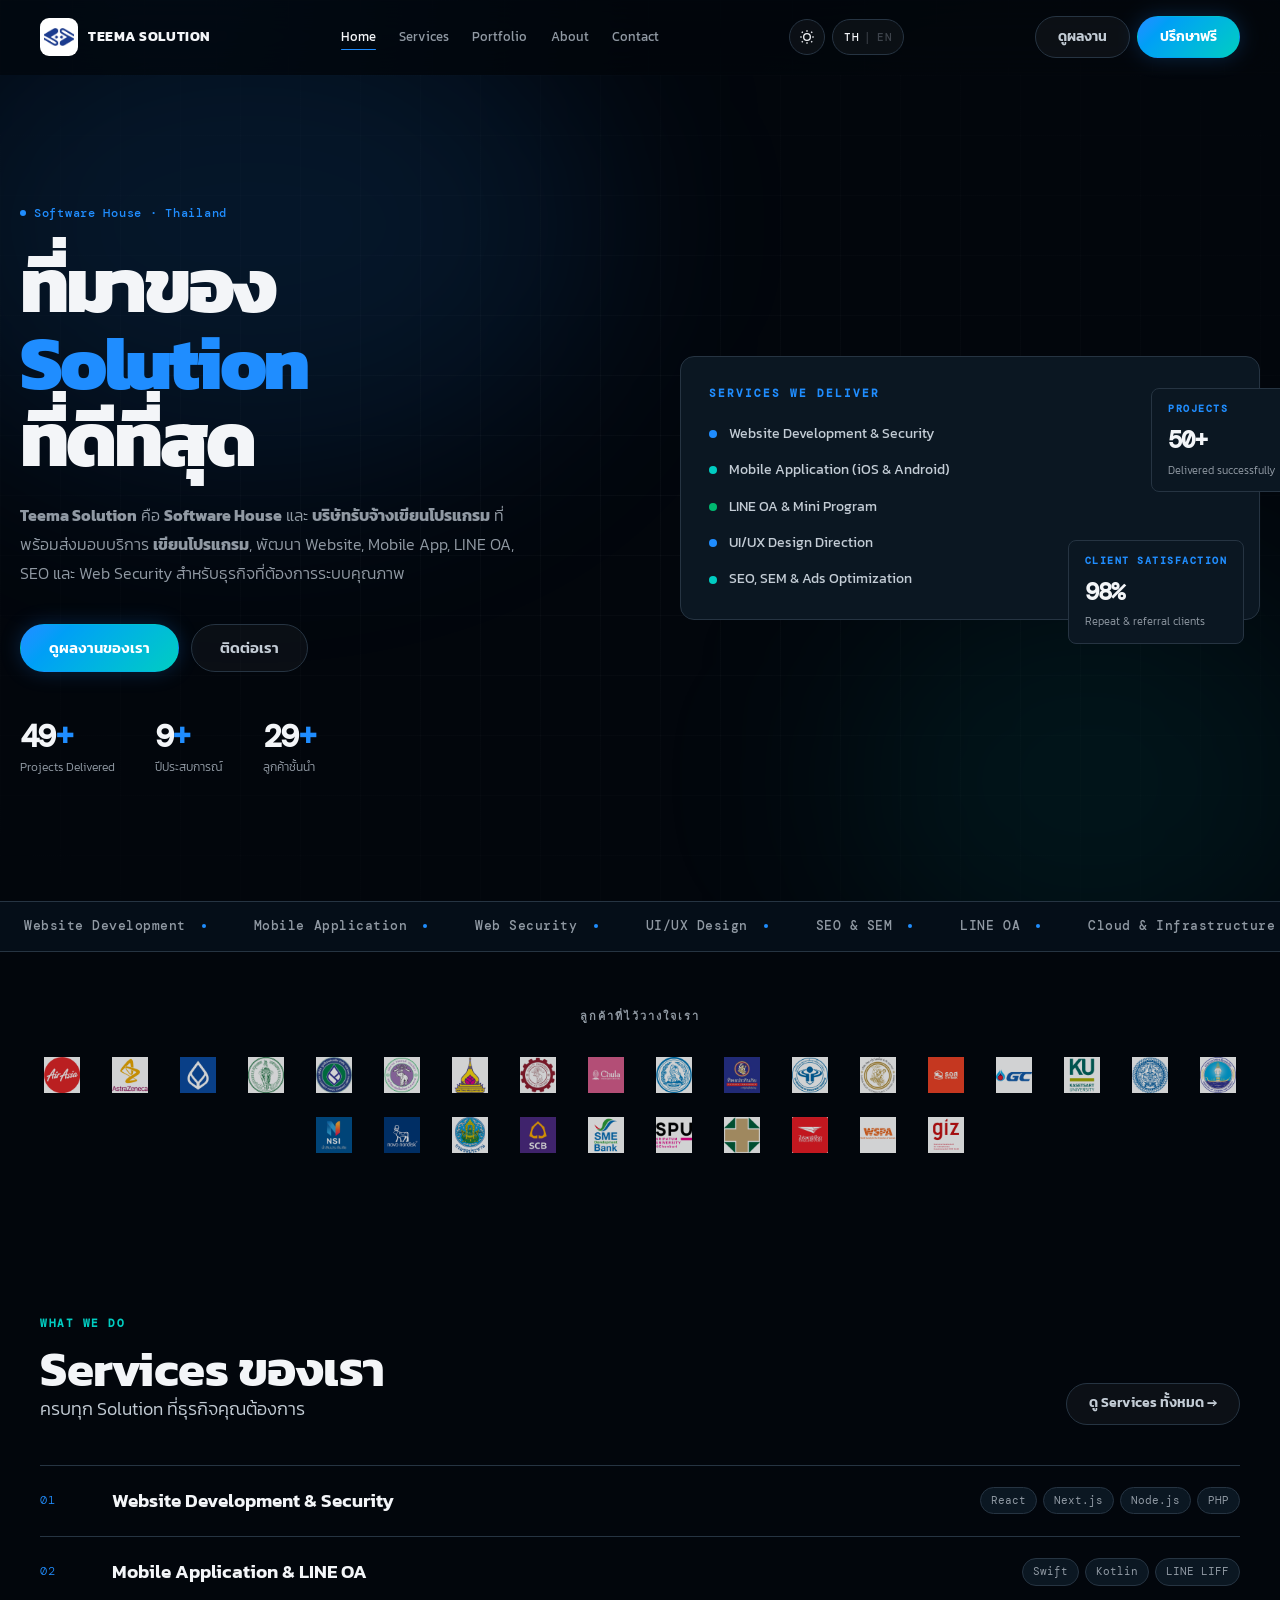
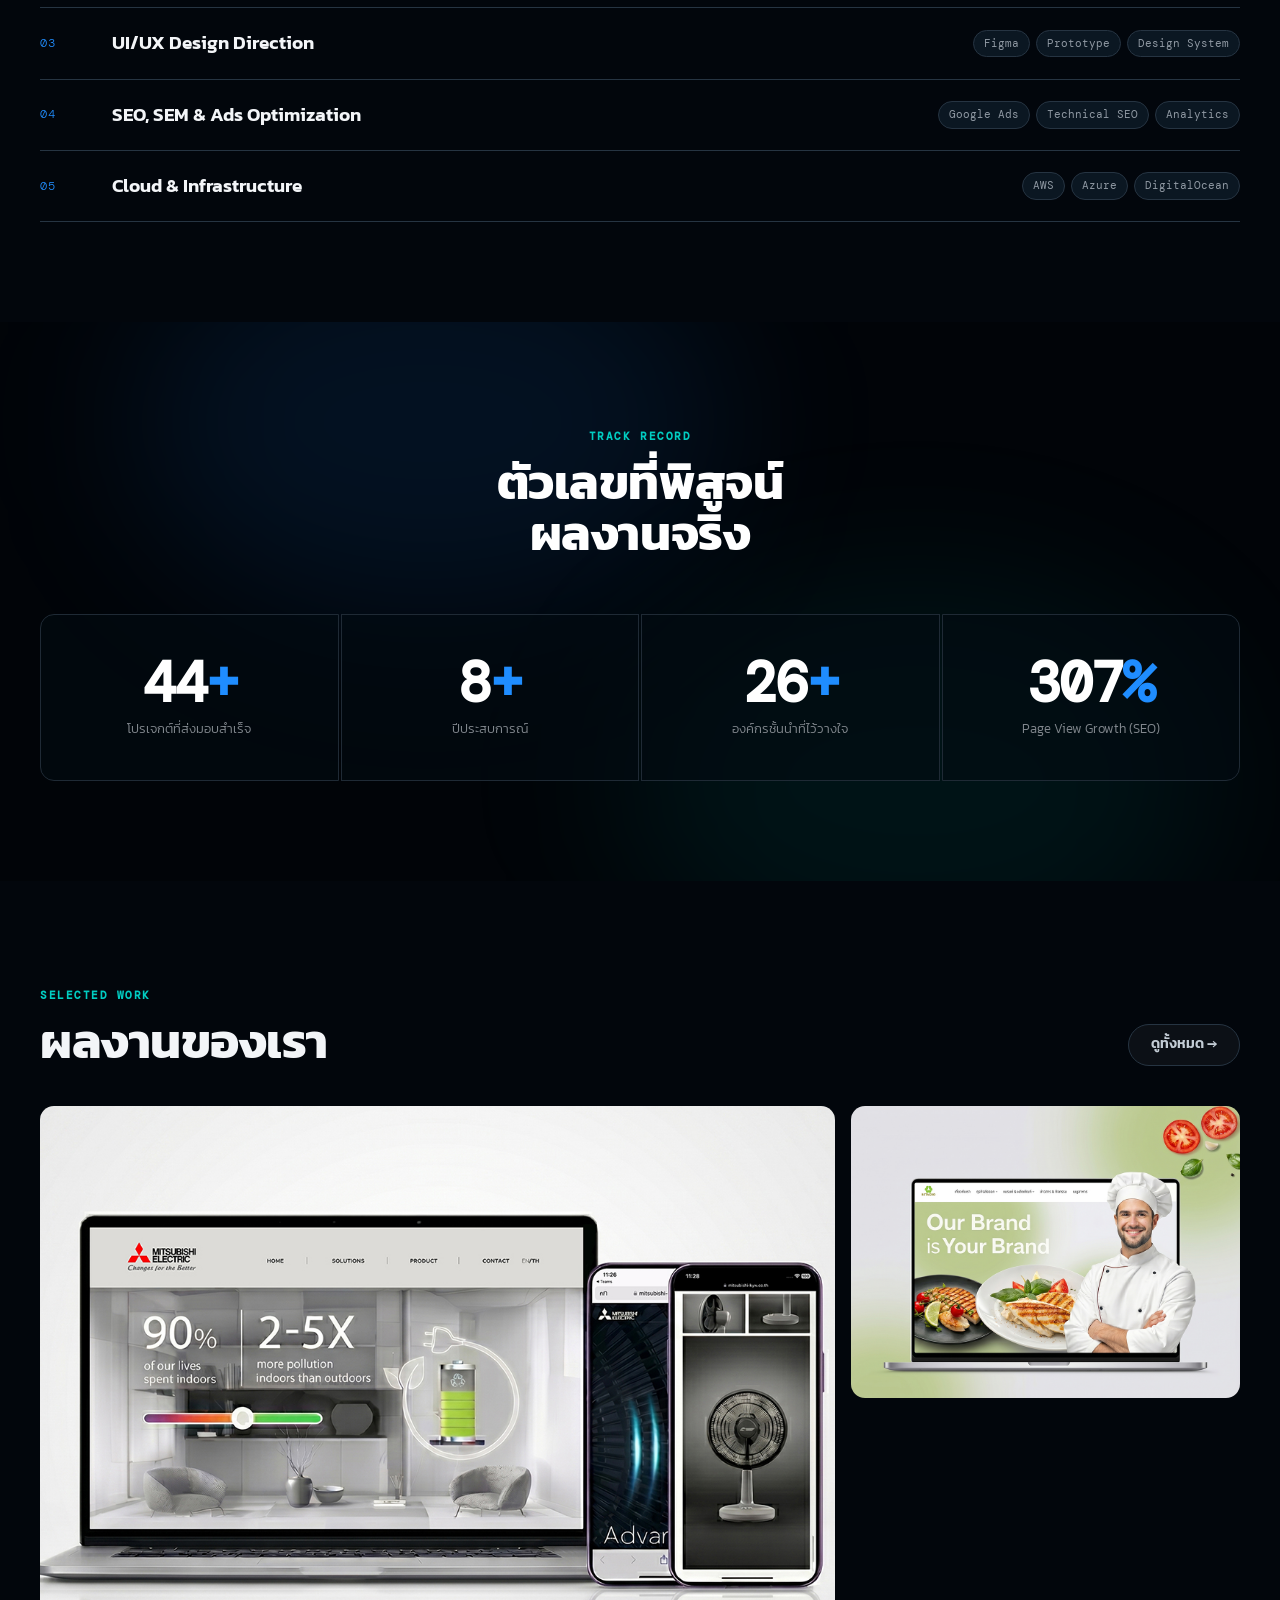
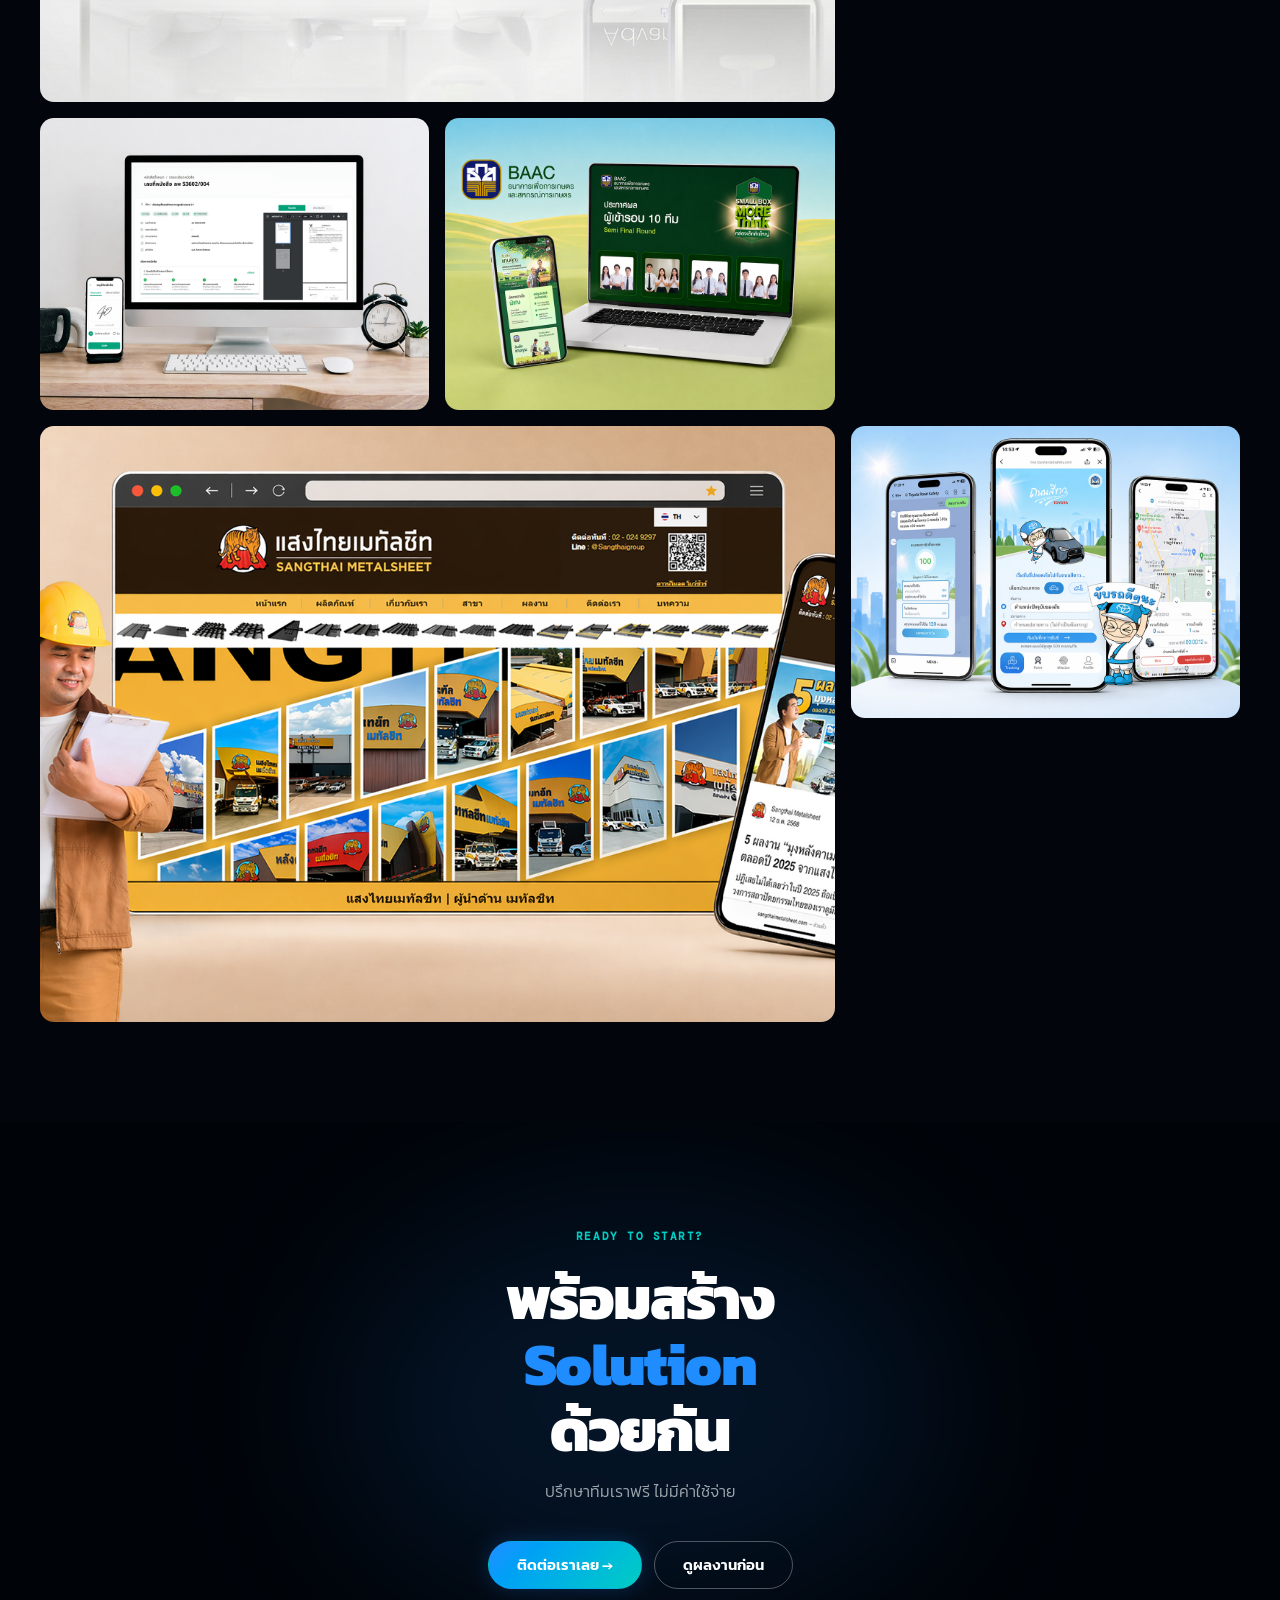
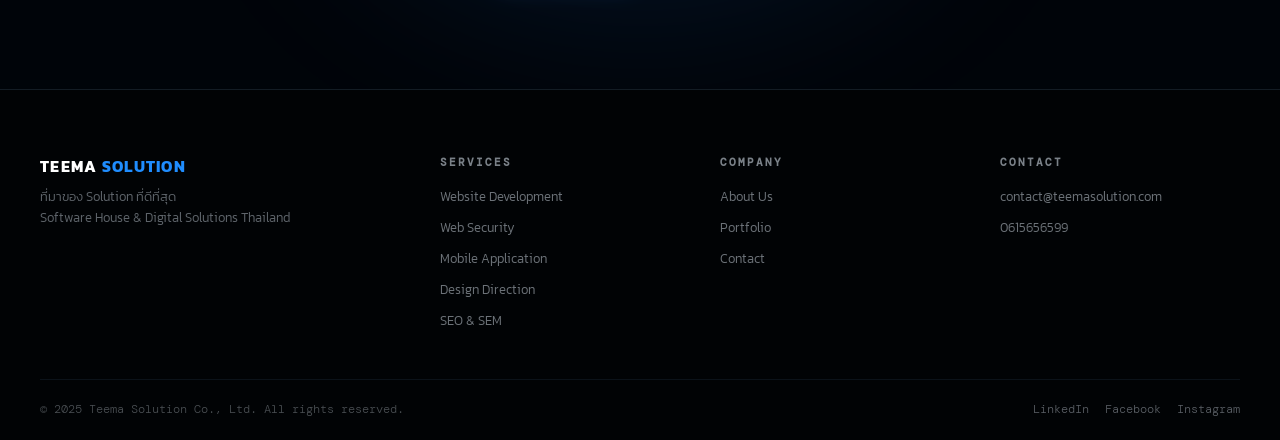
==== commit d27c0a08: "Fix hero spacing after switching nav to sticky - index.html hero: min-height 100svh → calc(100svh - " ====
--- a/index.html
+++ b/index.html
@@ -25,12 +25,11 @@
     /* ── Hero ──────────────────────────────────────── */
     .hero {
       position: relative;
-      min-height: 100svh;
+      min-height: calc(100svh - 74px);
       display: flex;
       align-items: center;
       overflow: hidden;
       background: var(--bg);
-      padding-top: 0;
     }
     .hero__grid {
       position: absolute;
--- a/theme.css
+++ b/theme.css
@@ -460,7 +460,7 @@
   min-height: 320px;
   display: flex;
   align-items: flex-end;
-  padding-top: 120px;
+  padding-top: clamp(48px, 7vw, 96px);
   padding-bottom: 64px;
   background: oklch(10% 0.02 247);
   overflow: hidden;
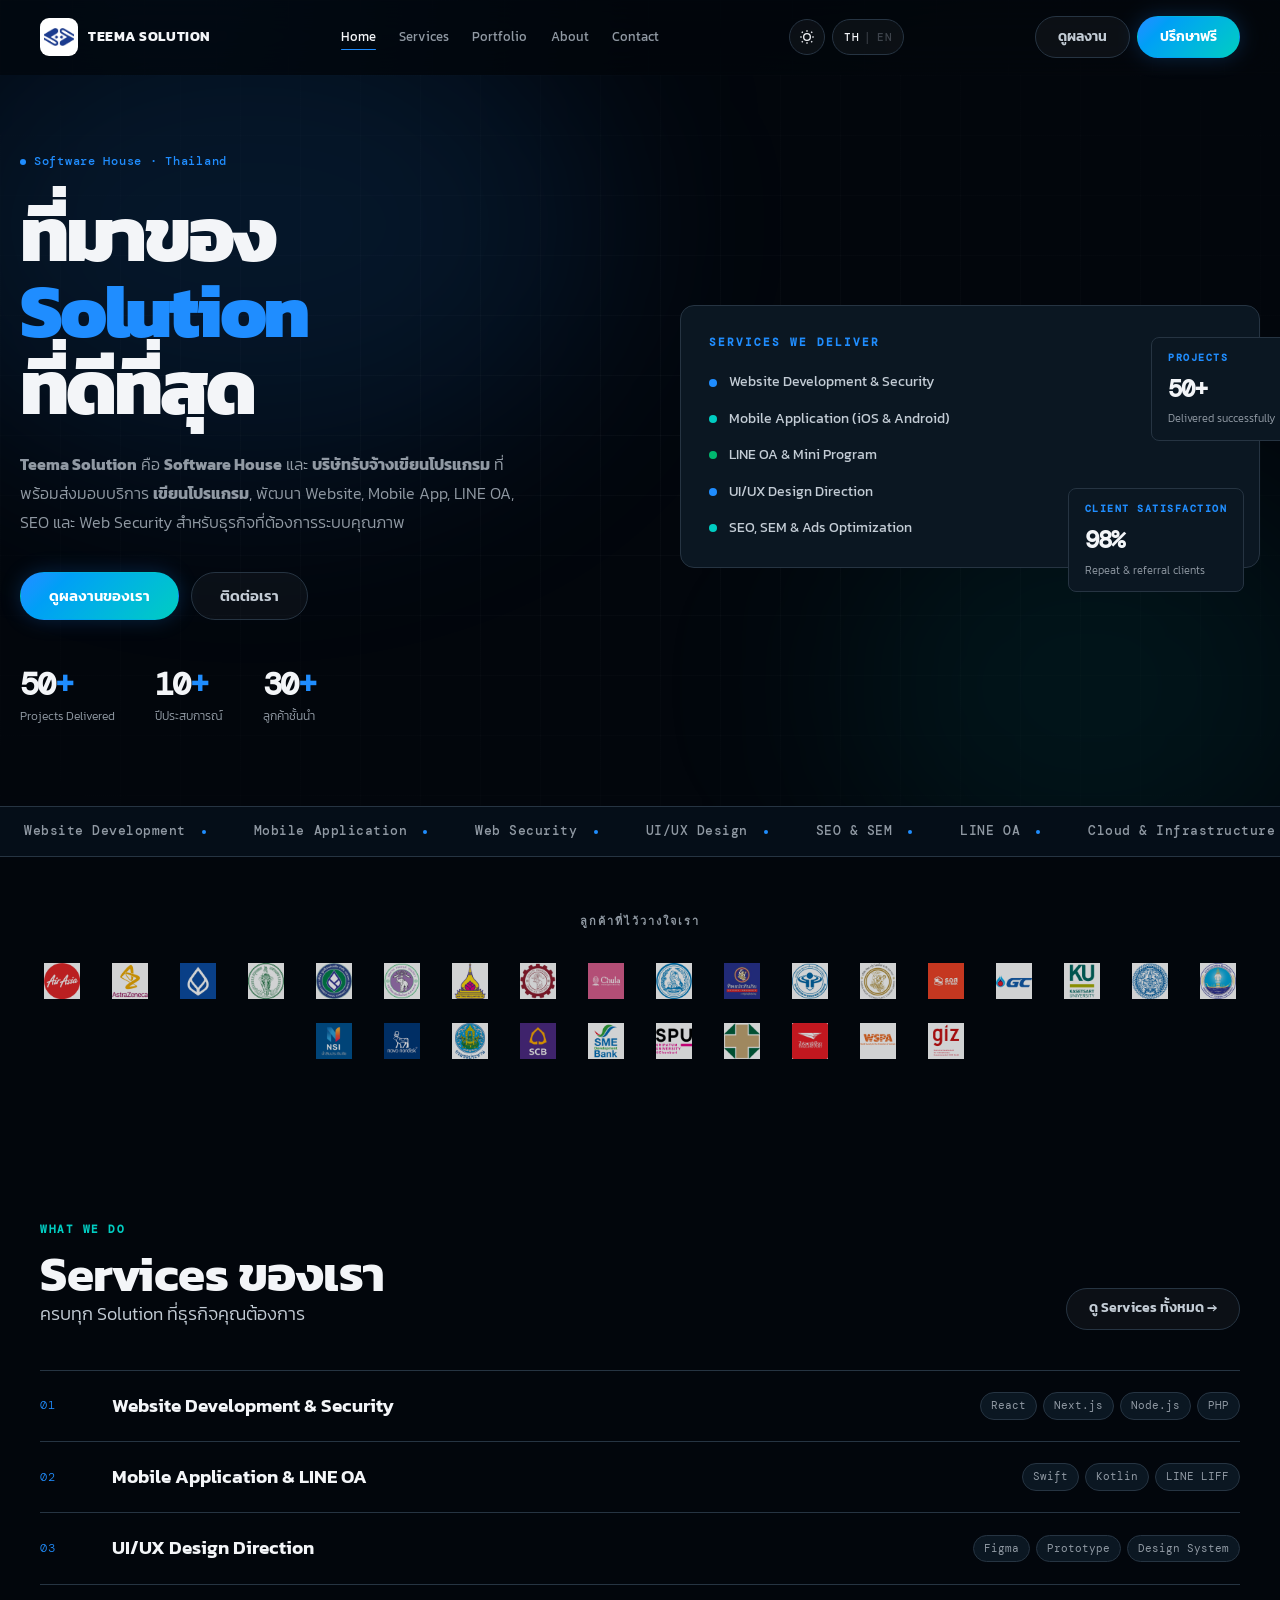
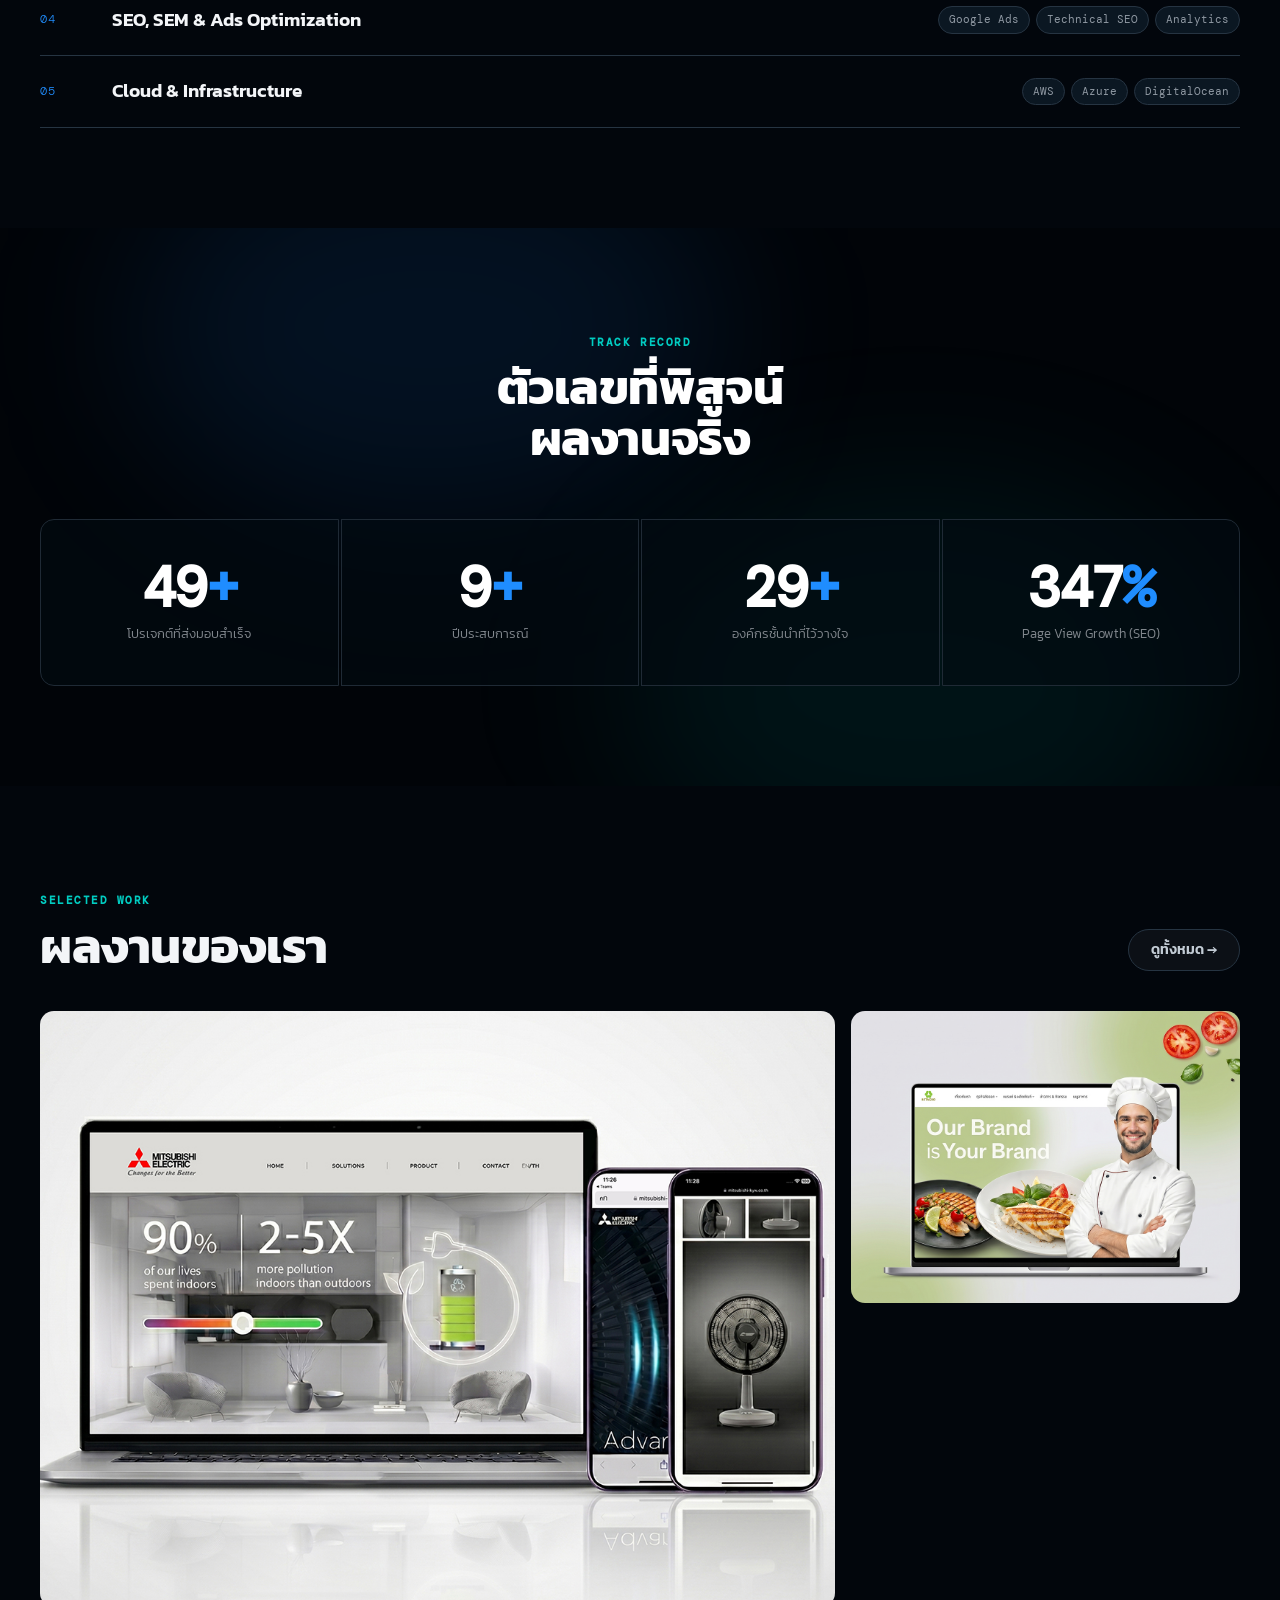
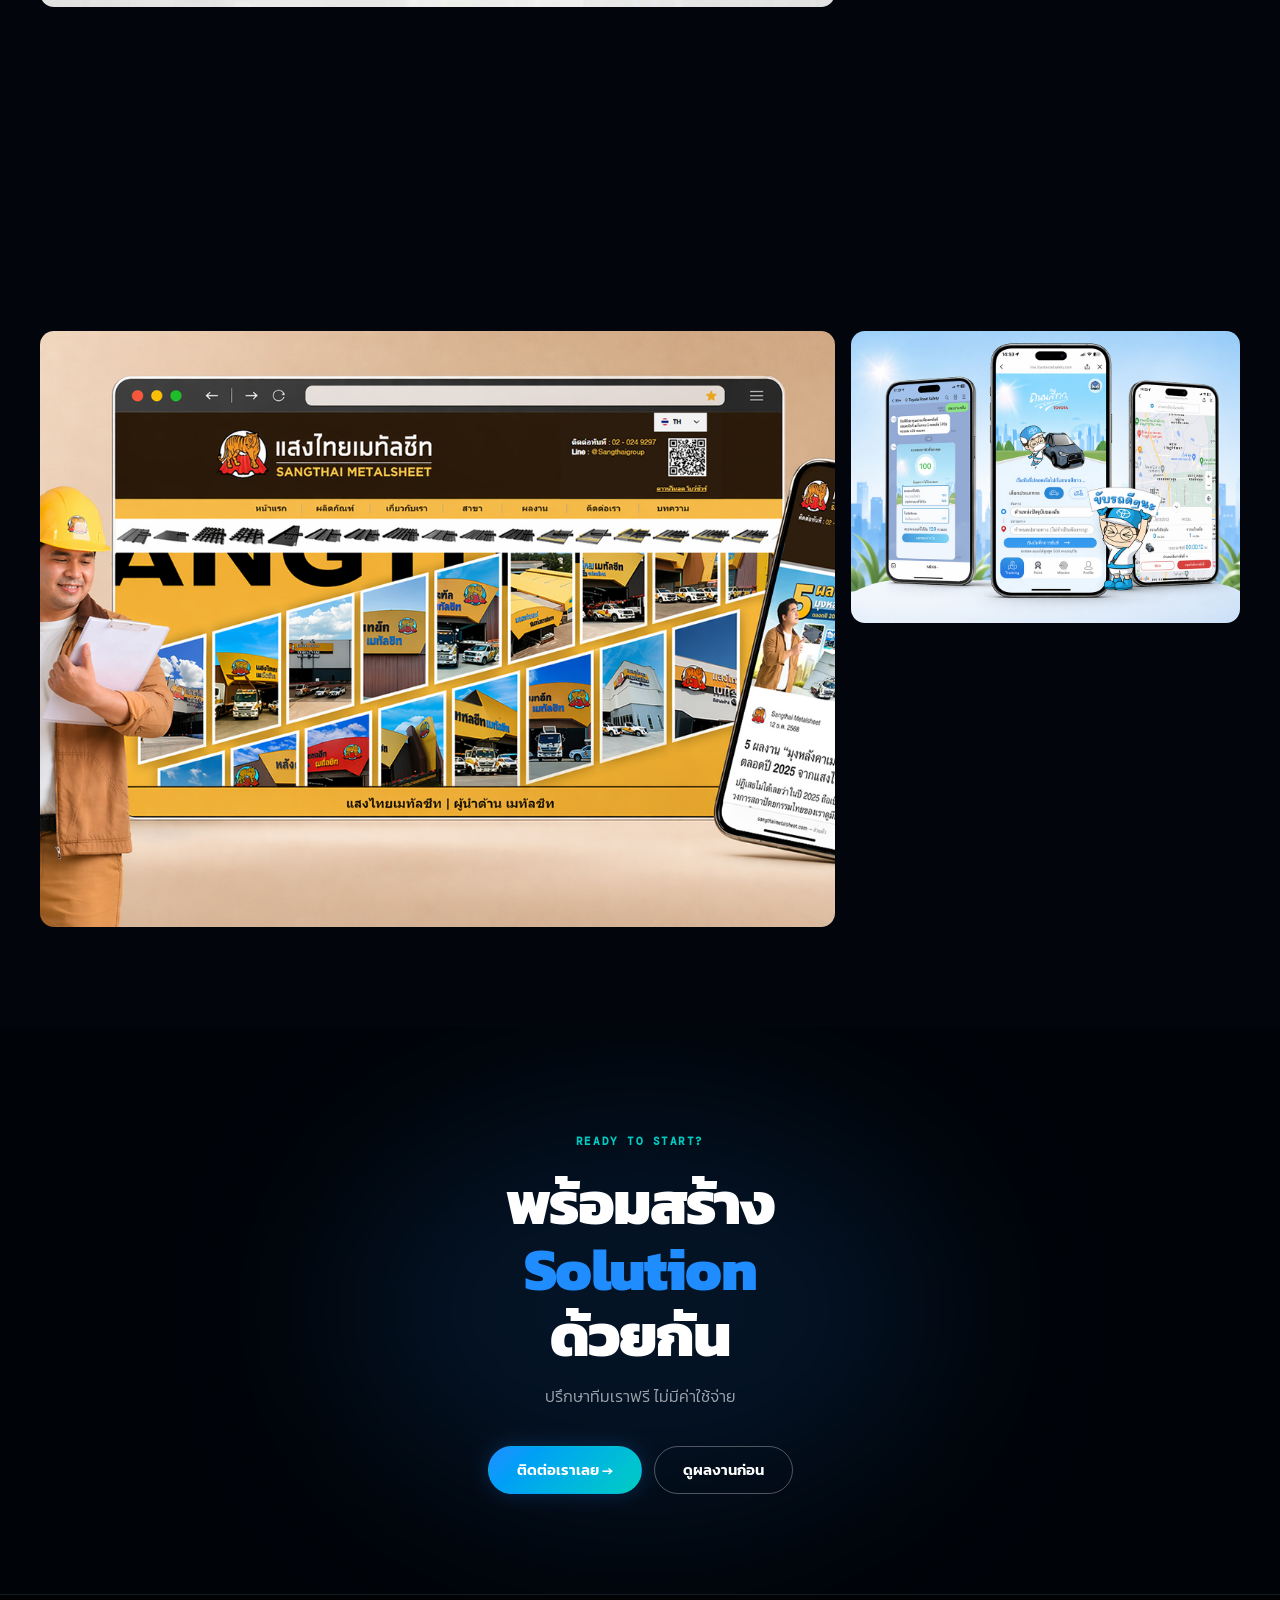
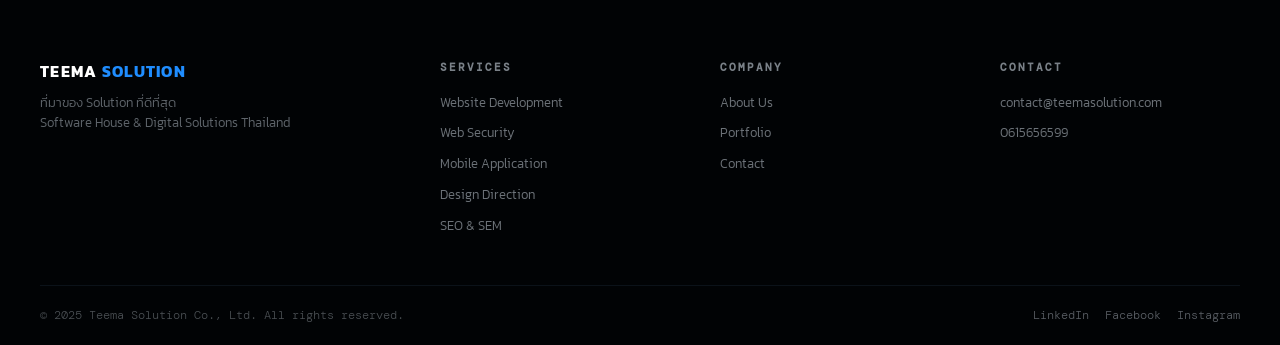
==== commit 81b5a2e5: "Reduce hero whitespace — padding-based layout instead of min-height centering - Remove min-height + " ====
--- a/index.html
+++ b/index.html
@@ -25,9 +25,6 @@
     /* ── Hero ──────────────────────────────────────── */
     .hero {
       position: relative;
-      min-height: calc(100svh - 74px);
-      display: flex;
-      align-items: center;
       overflow: hidden;
       background: var(--bg);
     }
@@ -69,7 +66,7 @@
       grid-template-columns: 1fr 1fr;
       gap: 80px;
       align-items: center;
-      padding: 80px 0;
+      padding: clamp(40px, 6vw, 72px) 0 clamp(48px, 7vw, 80px);
     }
     .hero__tag {
       display: inline-flex;
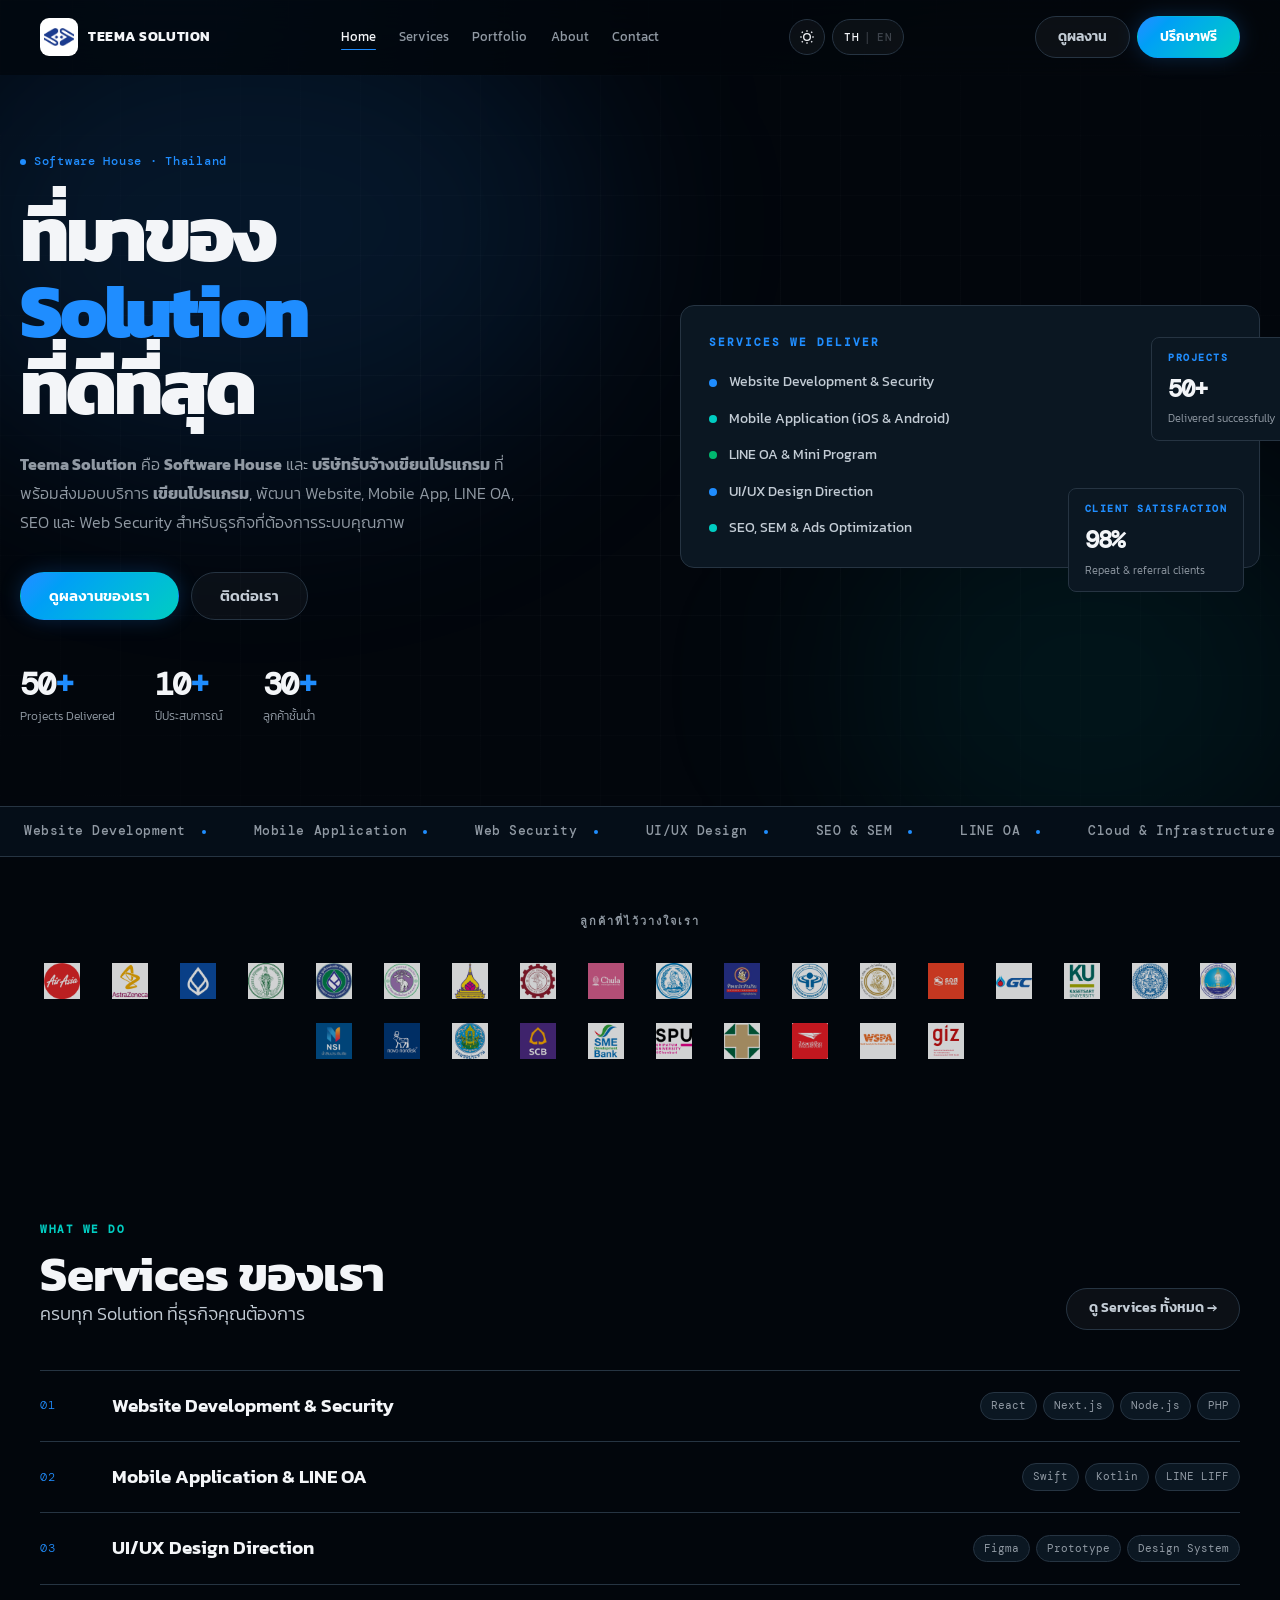
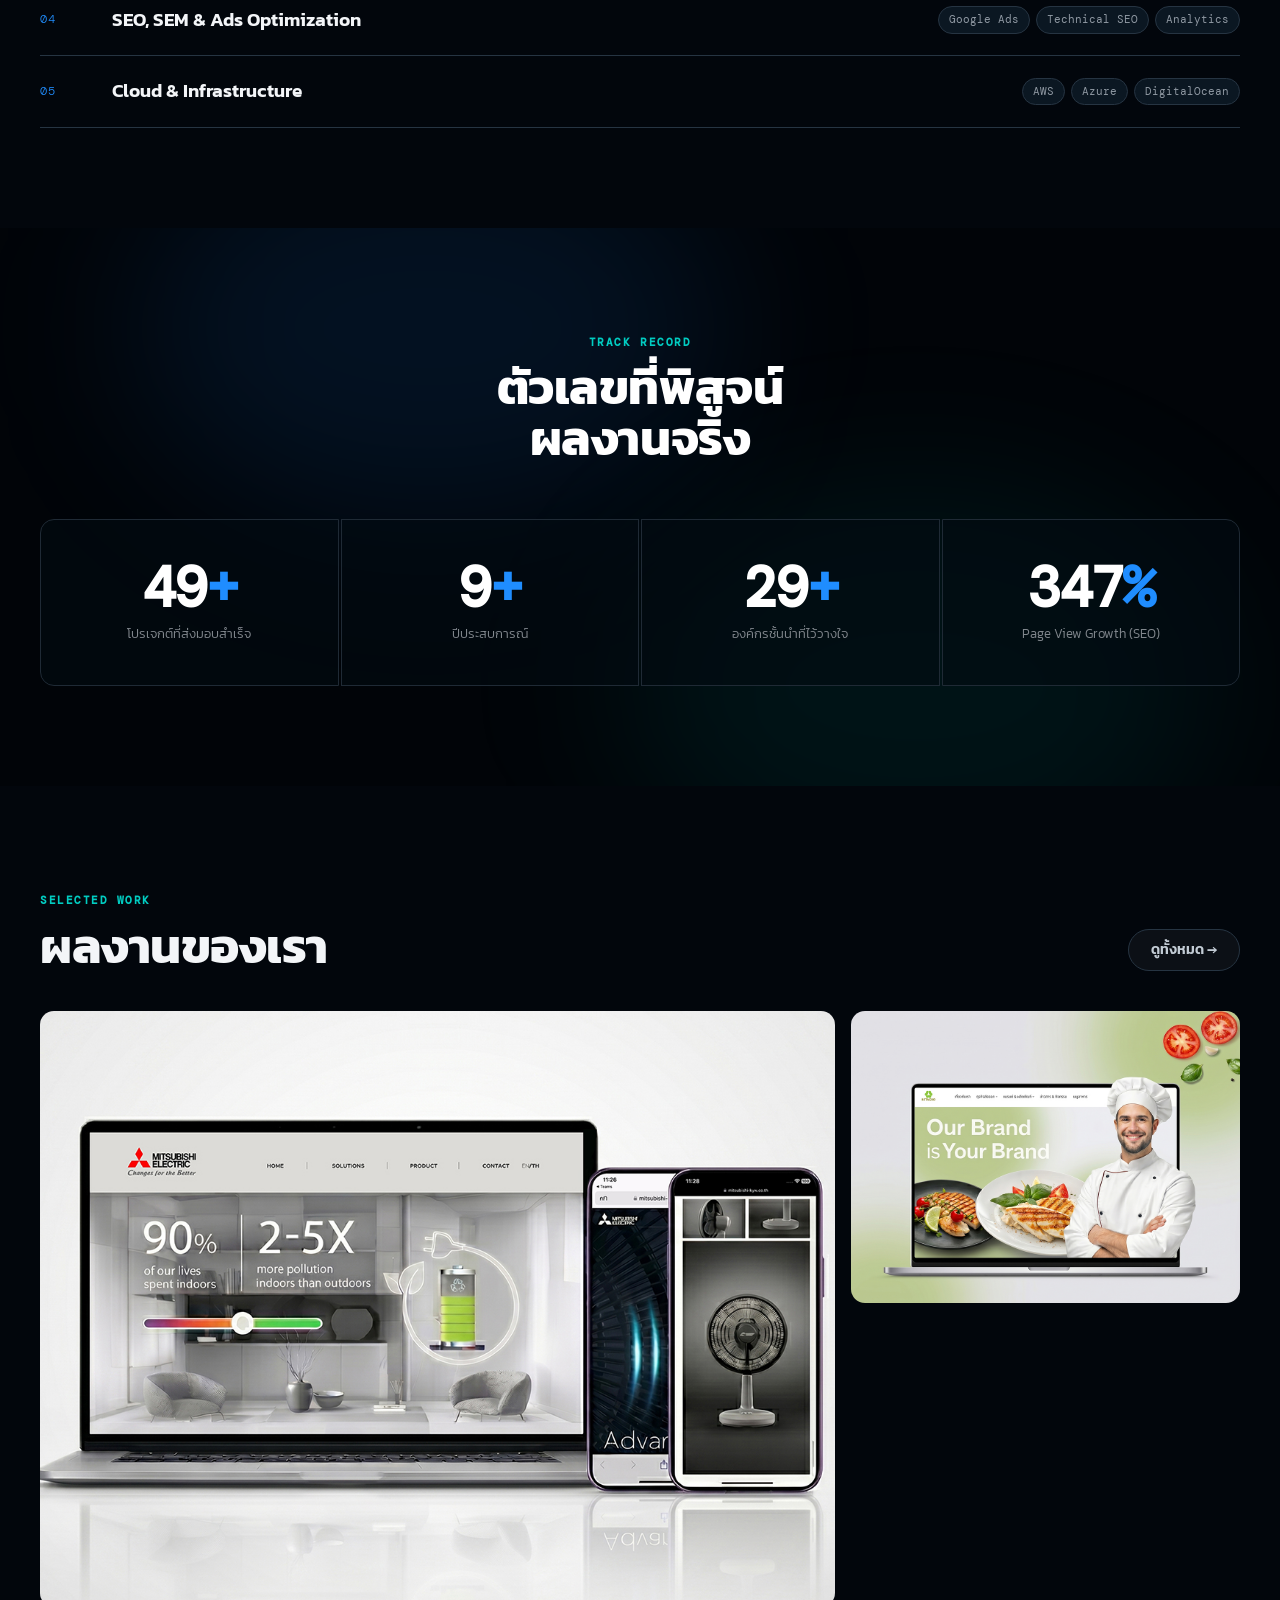
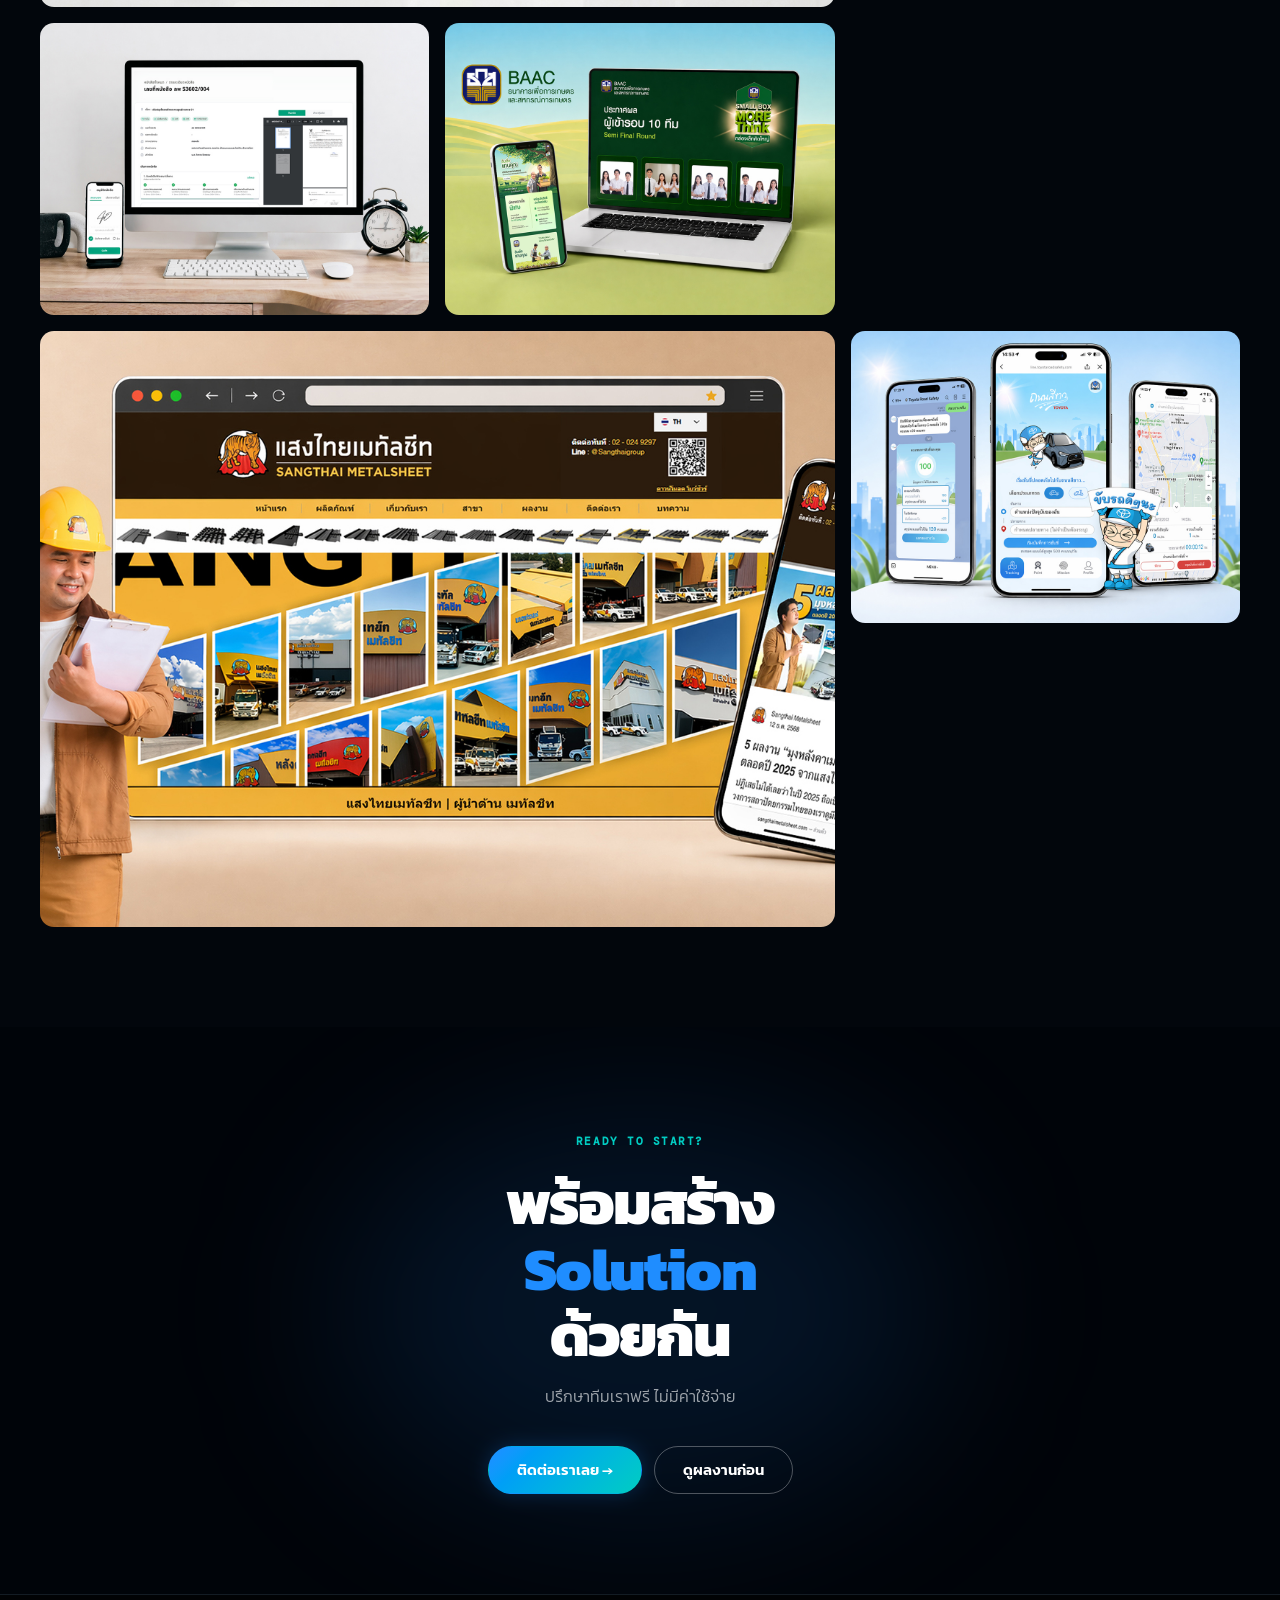
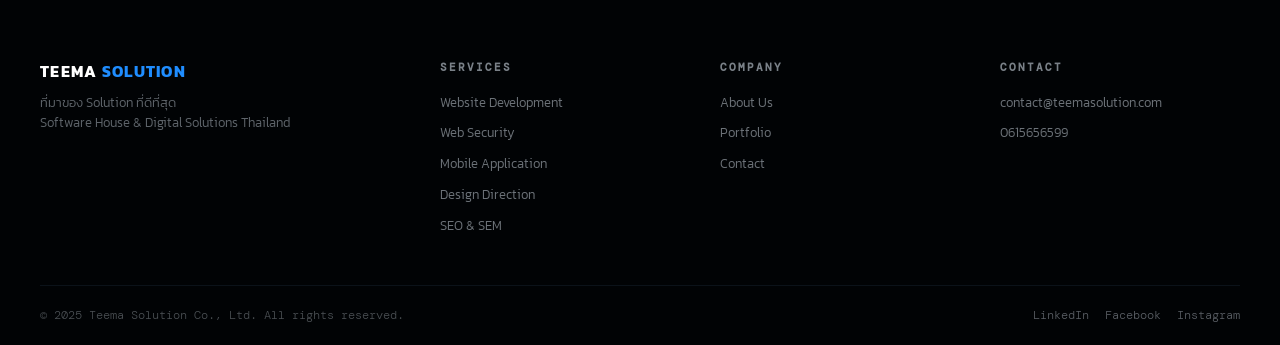
==== commit 7102fd1e: "Improve AI search readiness" ====
--- a/index.html
+++ b/index.html
@@ -9,13 +9,13 @@
   <meta name="description" content="Teema Solution คือ Software House และบริษัทรับจ้างเขียนโปรแกรม ให้บริการเขียนโปรแกรม พัฒนาเว็บไซต์ Mobile App LINE OA SEO และระบบธุรกิจครบวงจร"/>
   <meta name="keywords" content="Software House, บริษัทรับจ้างเขียนโปรแกรม, เขียนโปรแกรม, Teema Solution, รับทำเว็บ, พัฒนาเว็บไซต์, Mobile App, LINE OA, SEO"/>
   <meta name="robots" content="index,follow,max-image-preview:large"/>
-  <link rel="canonical" href="https://ongkub.github.io/teemasolution/"/>
+  <link rel="canonical" href="https://teemasolution.com/"/>
   <meta property="og:type" content="website"/>
   <meta property="og:site_name" content="Teema Solution"/>
   <meta property="og:title" content="Teema Solution | Software House บริษัทรับจ้างเขียนโปรแกรม"/>
   <meta property="og:description" content="Software House และบริษัทรับจ้างเขียนโปรแกรม ให้บริการพัฒนาเว็บไซต์ เขียนโปรแกรม Mobile App LINE OA SEO และระบบธุรกิจครบวงจร"/>
-  <meta property="og:url" content="https://ongkub.github.io/teemasolution/"/>
-  <meta property="og:image" content="https://ongkub.github.io/teemasolution/img/logo/teema.png"/>
+  <meta property="og:url" content="https://teemasolution.com/"/>
+  <meta property="og:image" content="https://teemasolution.com/img/logo/teema.png"/>
   <meta name="twitter:card" content="summary_large_image"/>
   <link rel="preconnect" href="https://fonts.googleapis.com"/>
   <link rel="preconnect" href="https://fonts.gstatic.com" crossorigin/>
@@ -217,7 +217,7 @@
       .hero__stats { gap: 20px; flex-wrap: wrap; }
     }
   </style>
-  <script type="application/ld+json">{"@context":"https://schema.org","@type":"ProfessionalService","name":"Teema Solution","url":"https://ongkub.github.io/teemasolution/","logo":"https://ongkub.github.io/teemasolution/img/logo/teema.png","email":"contact@teemasolution.com","telephone":"0615656599","address":{"@type":"PostalAddress","streetAddress":"81/7 หมู่5 ซอยหมู่บ้านทิพวัล ซอย 21/3 ถ.เทพารักษ์ ต.บางเมืองใหม่","addressLocality":"เมืองสมุทรปราการ","addressRegion":"สมุทรปราการ","postalCode":"10270","addressCountry":"TH"}}</script>
+  <script type="application/ld+json">{"@context":"https://schema.org","@graph":[{"@type":["Organization","ProfessionalService"],"@id":"https://teemasolution.com/#organization","name":"Teema Solution","url":"https://teemasolution.com/","logo":"https://teemasolution.com/img/logo/teema.png","image":"https://teemasolution.com/img/logo/teema.png","email":"contact@teemasolution.com","telephone":"+66615656599","address":{"@type":"PostalAddress","streetAddress":"81/7 หมู่5 ซอยหมู่บ้านทิพวัล ซอย 21/3 ถ.เทพารักษ์ ต.บางเมืองใหม่","addressLocality":"เมืองสมุทรปราการ","addressRegion":"สมุทรปราการ","postalCode":"10270","addressCountry":"TH"},"areaServed":{"@type":"Country","name":"Thailand"},"knowsAbout":["Website Development","Mobile Application","LINE OA","SEO","SEM","Web Security","Cloud Infrastructure","UI/UX Design"],"makesOffer":[{"@type":"Offer","itemOffered":{"@type":"Service","name":"Website Development & Security"}},{"@type":"Offer","itemOffered":{"@type":"Service","name":"Mobile Application Development"}},{"@type":"Offer","itemOffered":{"@type":"Service","name":"LINE OA & Mini Program"}},{"@type":"Offer","itemOffered":{"@type":"Service","name":"SEO, SEM & Ads Optimization"}},{"@type":"Offer","itemOffered":{"@type":"Service","name":"Cloud & Infrastructure"}}]},{"@type":"WebSite","@id":"https://teemasolution.com/#website","url":"https://teemasolution.com/","name":"Teema Solution","publisher":{"@id":"https://teemasolution.com/#organization"},"inLanguage":["th","en"]},{"@type":"WebPage","@id":"https://teemasolution.com/#webpage","url":"https://teemasolution.com/","name":"Teema Solution | Software House บริษัทรับจ้างเขียนโปรแกรม","isPartOf":{"@id":"https://teemasolution.com/#website"},"about":{"@id":"https://teemasolution.com/#organization"},"primaryImageOfPage":{"@type":"ImageObject","url":"https://teemasolution.com/img/logo/teema.png"},"description":"Teema Solution คือ Software House และบริษัทรับจ้างเขียนโปรแกรม ให้บริการพัฒนาเว็บไซต์ Mobile App LINE OA SEO Web Security และระบบธุรกิจครบวงจร"}]}</script>
 </head>
 <body>
 
--- a/theme.css
+++ b/theme.css
@@ -476,12 +476,18 @@
 .page-hero__breadcrumb {
   font-size: 12px;
   font-weight: 400;
-  color: oklch(60% 0.012 250);
+  color: oklch(65% 0.012 250);
   margin-bottom: 20px;
   font-family: 'DM Mono', monospace;
 }
 .page-hero__breadcrumb a { color: inherit; }
-.page-hero__breadcrumb a:hover { color: var(--accent); }
+.page-hero__breadcrumb a:hover { color: oklch(78% 0.16 255); }
+
+/* page-hero always has dark bg — force bright text regardless of theme */
+.page-hero .section-label { color: oklch(76% 0.14 188); }           /* dark: teal */
+[data-theme="light"] .page-hero .section-label { color: oklch(76% 0.18 290); } /* light: violet */
+.page-hero .section-title { color: #fff; }
+.page-hero .section-sub  { color: oklch(78% 0.012 250); }
 
 /* ── Section Navy (always dark) ───────────────────── */
 .section-navy {
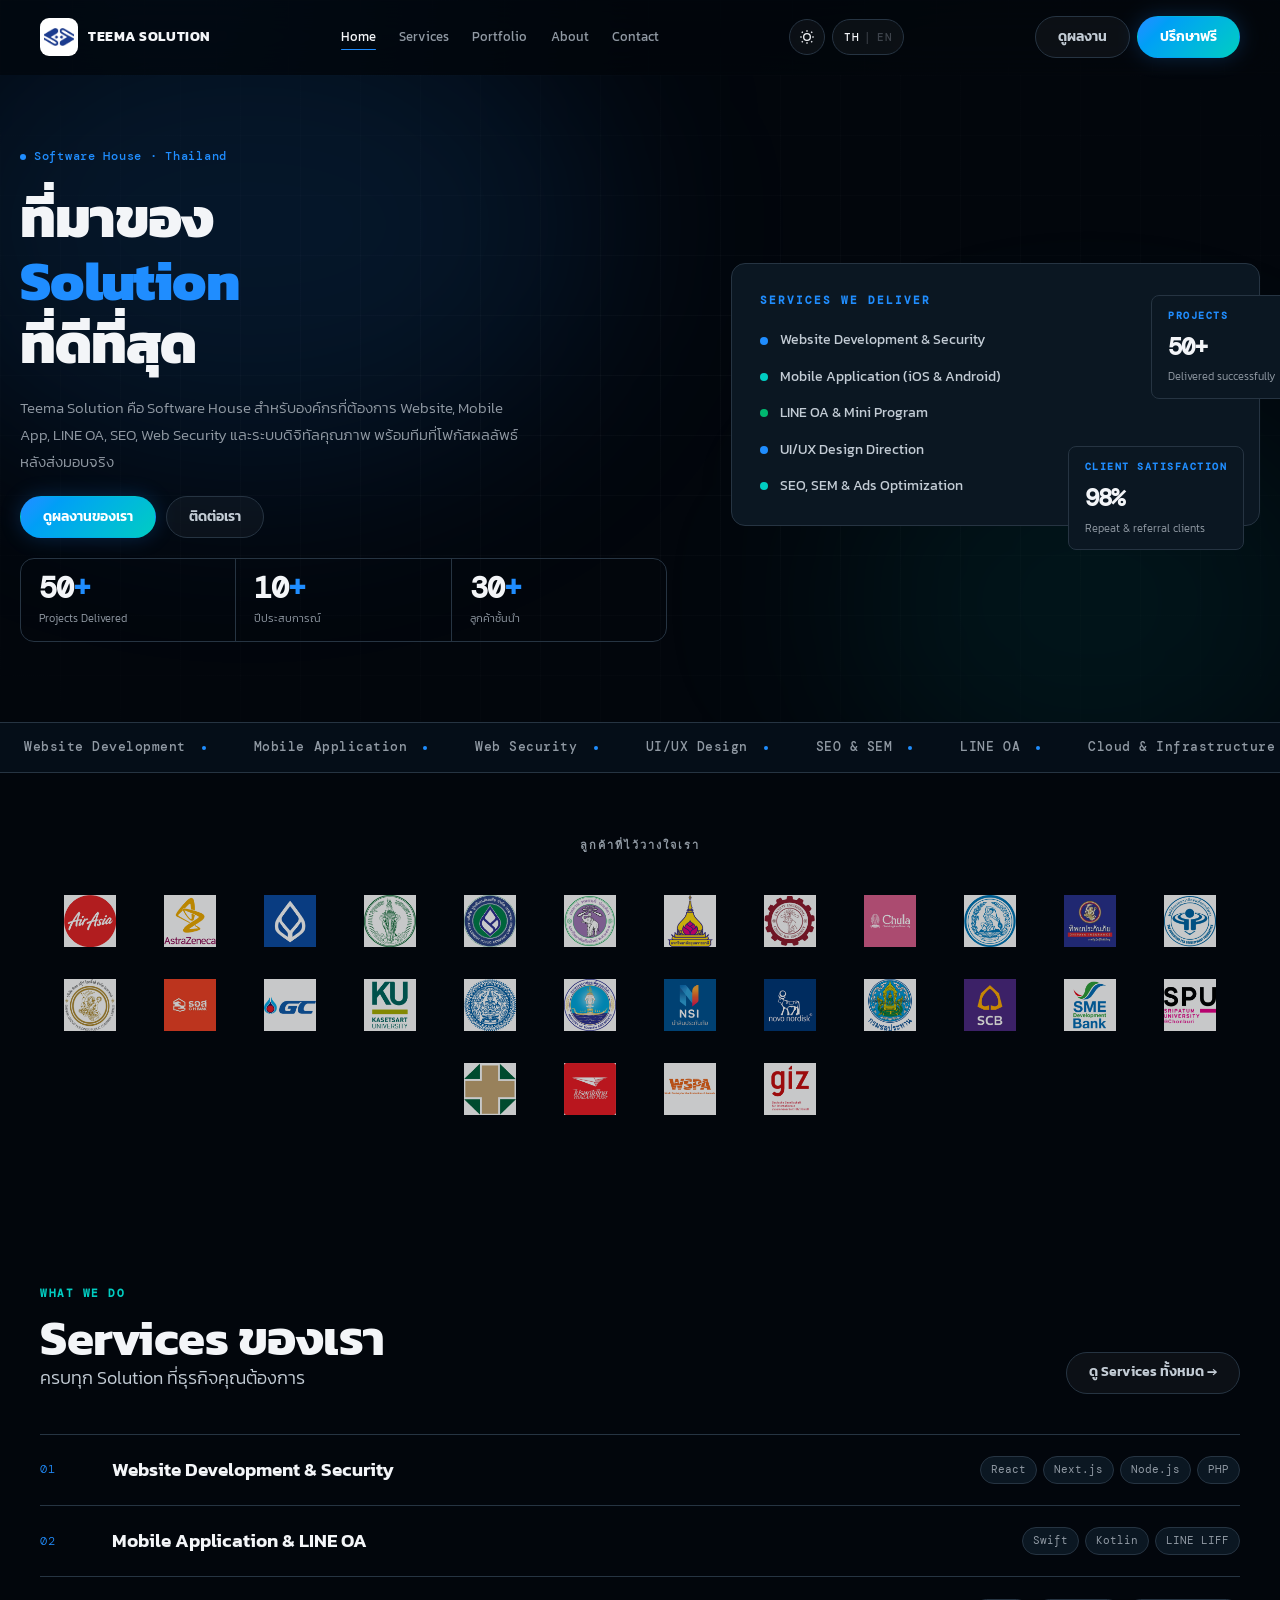
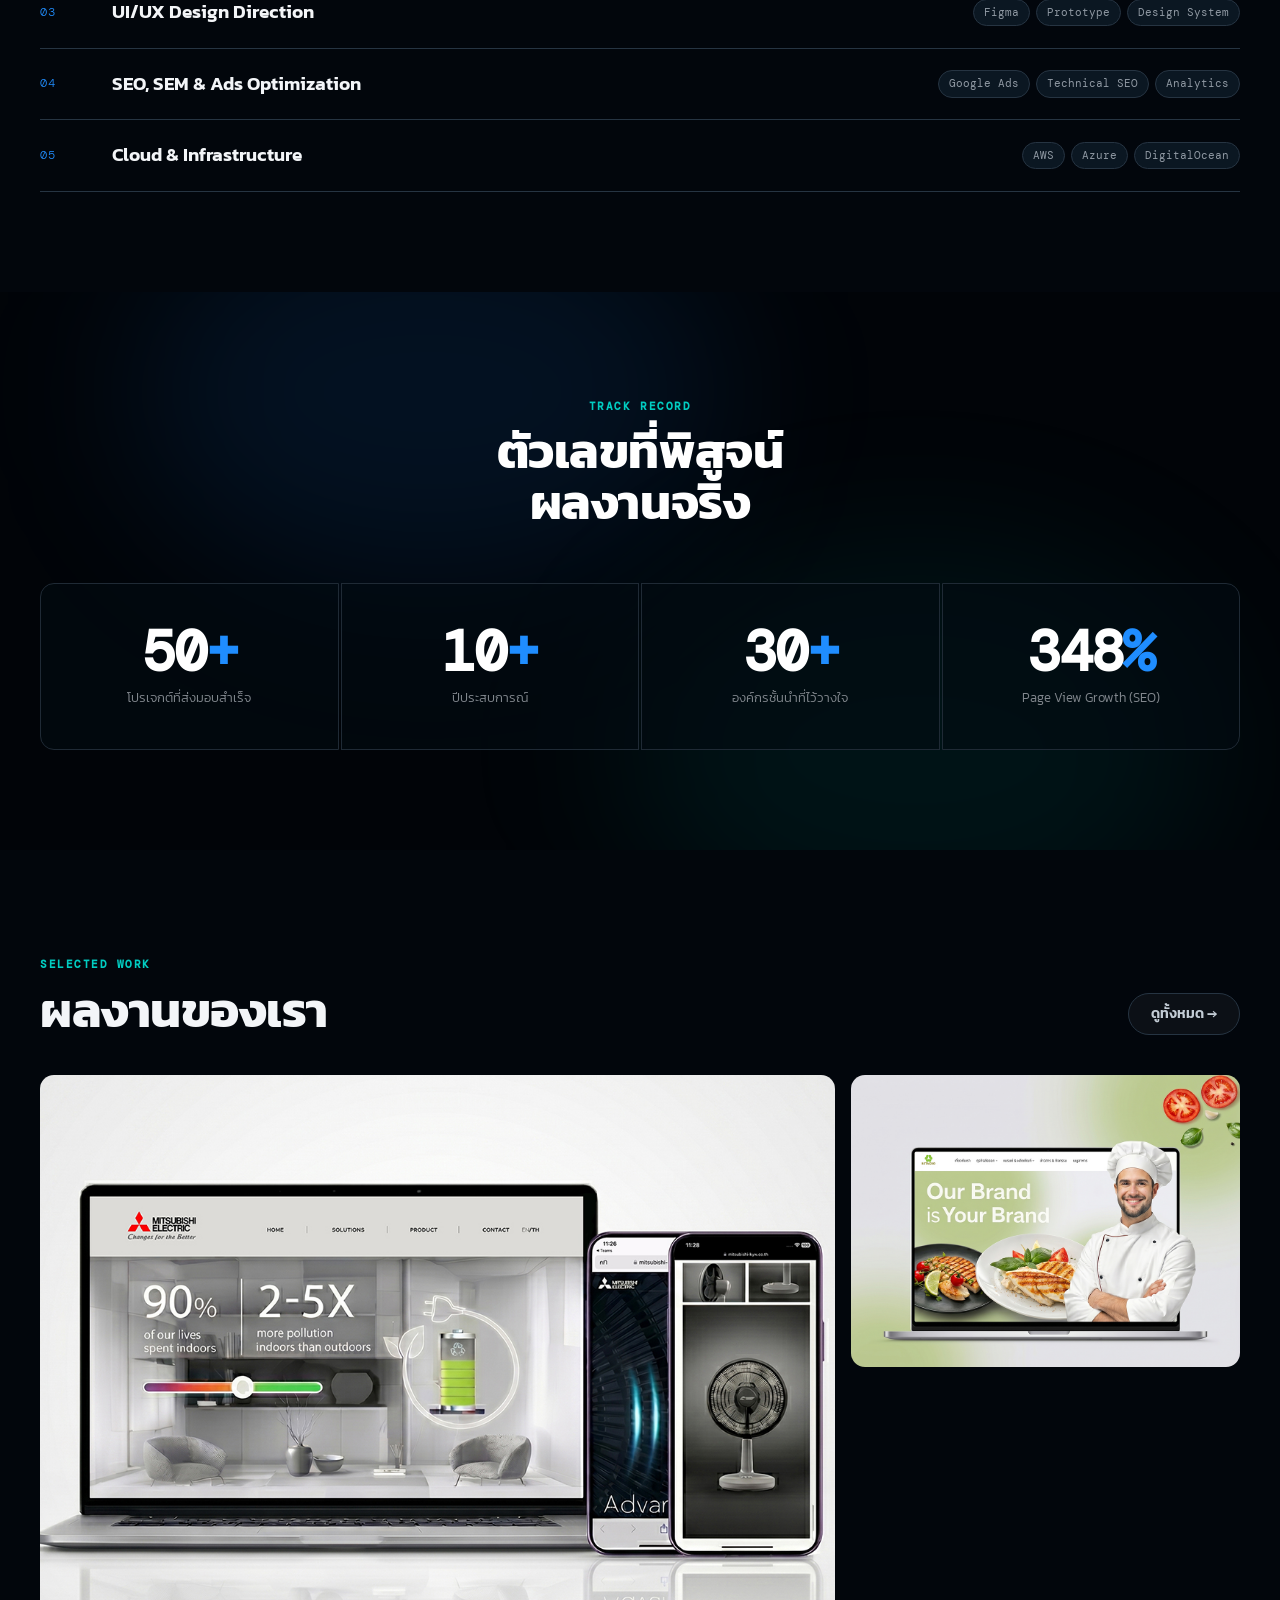
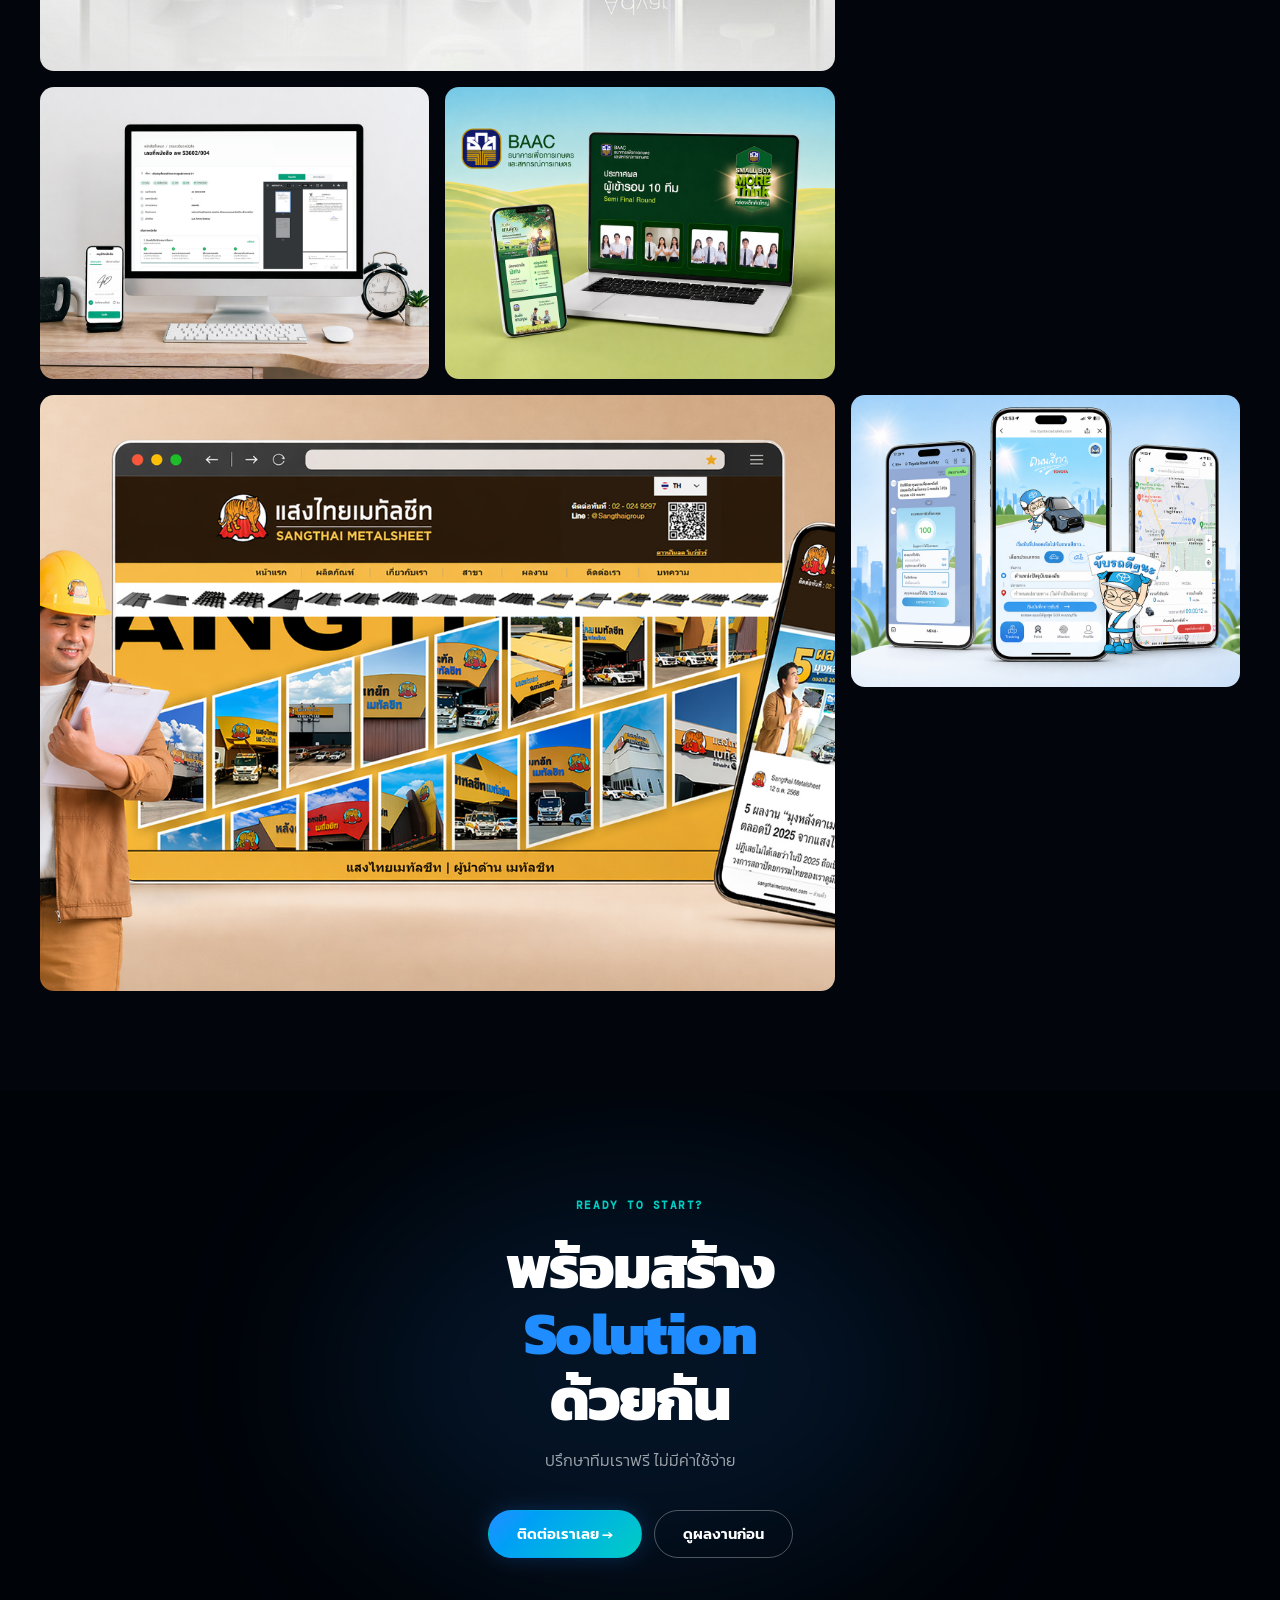
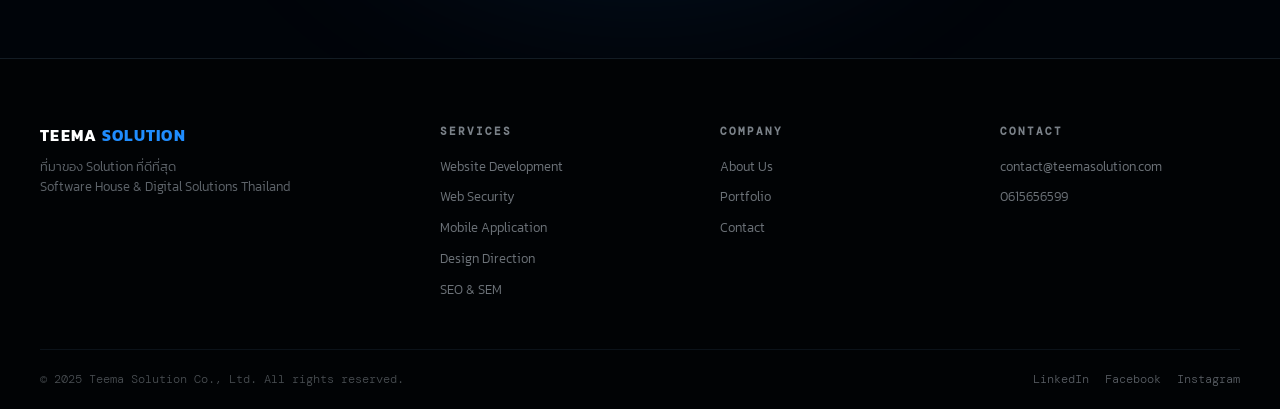
==== commit f2d20391: "Add Effects & Movement across all pages, unify design polish - theme.css: Add reveal--left/right/sca" ====
--- a/index.html
+++ b/index.html
@@ -63,11 +63,14 @@
       width: min(1280px, 100% - 40px);
       margin-inline: auto;
       display: grid;
-      grid-template-columns: 1fr 1fr;
-      gap: 80px;
+      grid-template-columns: minmax(0,1.1fr) minmax(320px,0.9fr);
+      gap: clamp(32px, 5vw, 64px);
       align-items: center;
       padding: clamp(40px, 6vw, 72px) 0 clamp(48px, 7vw, 80px);
     }
+    /* hero text — grid gap drives all spacing (like services.html) */
+    .hero__text { display: grid; gap: 20px; }
+
     .hero__tag {
       display: inline-flex;
       align-items: center;
@@ -77,7 +80,6 @@
       color: var(--accent);
       font-family: 'DM Mono', monospace;
       letter-spacing: 0.06em;
-      margin-bottom: 24px;
     }
     .hero__tag-dot {
       display: inline-block;
@@ -91,43 +93,54 @@
       50% { opacity: 0.5; transform: scale(0.7); }
     }
     .hero__title {
-      font-size: clamp(44px, 6vw, 80px);
+      font-size: clamp(34px, 4.4vw, 64px);
       font-weight: 800;
-      letter-spacing: -0.04em;
-      line-height: 1.0;
+      letter-spacing: -0.02em;
+      line-height: 1.12;
       color: var(--fg);
-      margin-bottom: 24px;
     }
     .hero__title span { color: var(--accent); }
     .hero__desc {
-      font-size: 16px;
+      font-size: clamp(14px, 1.2vw, 16px);
       font-weight: 300;
       color: var(--muted);
-      line-height: 1.8;
-      max-width: 520px;
-      margin-bottom: 36px;
+      line-height: 1.75;
+      max-width: 500px;
     }
     /* Hero entrance */
-    .hero__tag    { animation: ts-fade-up 0.7s cubic-bezier(0.16,1,0.3,1) 0.1s both; }
-    .hero__title  { animation: ts-fade-up 0.8s cubic-bezier(0.16,1,0.3,1) 0.2s both; }
+    .hero__tag    { animation: ts-fade-up 0.7s cubic-bezier(0.16,1,0.3,1) 0.1s  both; }
+    .hero__title  { animation: ts-fade-up 0.8s cubic-bezier(0.16,1,0.3,1) 0.2s  both; }
     .hero__desc   { animation: ts-fade-up 0.8s cubic-bezier(0.16,1,0.3,1) 0.32s both; }
     .hero__actions{ animation: ts-fade-up 0.7s cubic-bezier(0.16,1,0.3,1) 0.42s both; }
     .hero__stats  { animation: ts-fade-up 0.7s cubic-bezier(0.16,1,0.3,1) 0.52s both; }
     .hero__card   { animation: ts-fade-up 0.9s cubic-bezier(0.16,1,0.3,1) 0.25s both; }
 
-    .hero__actions { display: flex; gap: 12px; flex-wrap: wrap; margin-bottom: 48px; }
-    .hero__stats { display: flex; gap: 40px; }
+    .hero__actions { display: flex; gap: 10px; flex-wrap: wrap; }
+
+    /* Stats — proof-row card style matching services.html */
+    .hero__stats {
+      display: flex;
+      border: 1px solid var(--border);
+      border-radius: var(--radius);
+      overflow: hidden;
+    }
+    .hero__stat {
+      flex: 1;
+      padding: 14px 18px;
+      border-right: 1px solid var(--border);
+    }
+    .hero__stat:last-child { border-right: none; }
     .hero__stat-num {
-      font-size: 32px;
+      font-size: clamp(22px, 2.4vw, 30px);
       font-weight: 800;
       color: var(--fg);
-      letter-spacing: -0.05em;
+      letter-spacing: -0.04em;
       line-height: 1;
       font-family: 'DM Mono', monospace;
     }
     .hero__stat-num span { color: var(--accent); }
     .hero__stat-label {
-      font-size: 12px;
+      font-size: 11px;
       font-weight: 300;
       color: var(--muted);
       margin-top: 4px;
@@ -207,9 +220,10 @@
     }
 
     @media (max-width: 900px) {
-      .hero__inner { grid-template-columns: 1fr; gap: 48px; padding: 60px 0; }
+      .hero__inner { grid-template-columns: 1fr; gap: 40px; padding: 48px 0 40px; }
       .hero__float { display: none; }
-      .hero__stats { gap: 24px; }
+      .hero__stats { border-radius: var(--radius-sm); }
+      .hero__stat  { padding: 12px 14px; }
     }
     @media (max-width: 540px) {
       .hero__actions { flex-direction: column; }
@@ -289,28 +303,28 @@
         <span data-i18n="hero-tag">Software House · Thailand</span>
       </div>
       <h1 class="hero__title" data-i18n="hero-title">ที่มาของ<br/><span>Solution</span><br/>ที่ดีที่สุด</h1>
-      <p class="hero__desc" data-i18n="hero-desc"><strong>Teema Solution</strong> คือ <strong>Software House</strong> และ <strong>บริษัทรับจ้างเขียนโปรแกรม</strong> ที่พร้อมส่งมอบบริการ <strong>เขียนโปรแกรม</strong>, พัฒนา Website, Mobile App, LINE OA, SEO และ Web Security สำหรับธุรกิจที่ต้องการระบบคุณภาพ</p>
+      <p class="hero__desc" data-i18n="hero-desc">Teema Solution คือ Software House สำหรับองค์กรที่ต้องการ Website, Mobile App, LINE OA, SEO, Web Security และระบบดิจิทัลคุณภาพ พร้อมทีมที่โฟกัสผลลัพธ์หลังส่งมอบจริง</p>
       <div class="hero__actions">
-        <a href="portfolio.html" class="btn btn--primary btn--lg" data-i18n="hero-btn-portfolio">ดูผลงานของเรา</a>
-        <a href="contact.html" class="btn btn--outline btn--lg" data-i18n="hero-btn-contact">ติดต่อเรา</a>
+        <a href="portfolio.html" class="btn btn-primary" data-i18n="hero-btn-portfolio">ดูผลงานของเรา</a>
+        <a href="contact.html"  class="btn btn-secondary" data-i18n="hero-btn-contact">ติดต่อเรา</a>
       </div>
       <div class="hero__stats">
-        <div>
+        <div class="hero__stat">
           <div class="hero__stat-num" data-count="50" data-suffix="+">50<span>+</span></div>
           <div class="hero__stat-label" data-i18n="hero-stat-1">Projects Delivered</div>
         </div>
-        <div>
+        <div class="hero__stat">
           <div class="hero__stat-num" data-count="10" data-suffix="+">10<span>+</span></div>
           <div class="hero__stat-label" data-i18n="hero-stat-2">ปีประสบการณ์</div>
         </div>
-        <div>
+        <div class="hero__stat">
           <div class="hero__stat-num" data-count="30" data-suffix="+">30<span>+</span></div>
           <div class="hero__stat-label" data-i18n="hero-stat-3">ลูกค้าชั้นนำ</div>
         </div>
       </div>
     </div>
     <div style="position:relative;">
-      <div class="hero__card">
+      <div class="hero__card glow-card">
         <div class="hero__card-label" data-i18n="hero-card-label">Services We Deliver</div>
         <div class="hero__card-list">
           <div class="hero__card-item"><span class="hero__card-dot"></span><span data-i18n="hero-card-1">Website Development &amp; Security</span></div>
@@ -357,8 +371,8 @@
 <!-- ══════════ CLIENTS ══════════ -->
 <section class="clients">
   <div class="container">
-    <p class="clients__label" data-i18n="clients-label">ลูกค้าที่ไว้วางใจเรา</p>
-    <div class="clients__logos">
+    <p class="clients__label reveal" data-i18n="clients-label">ลูกค้าที่ไว้วางใจเรา</p>
+    <div class="clients__logos reveal">
       <img src="img/logo/AirAsia.png"        alt="AirAsia"        class="clients__logo"/>
       <img src="img/logo/AstraZeneca.png"    alt="AstraZeneca"    class="clients__logo"/>
       <img src="img/logo/BBL.png"            alt="BBL"            class="clients__logo"/>
@@ -614,7 +628,7 @@
     'cta.portfolio':'ดูผลงาน','cta.consult':'ปรึกษาฟรี',
     'hero-tag':'Software House · Thailand',
     'hero-title':'ที่มาของ<br/><span>Solution</span><br/>ที่ดีที่สุด',
-    'hero-desc':'<strong>Teema Solution</strong> คือ <strong>Software House</strong> และ <strong>บริษัทรับจ้างเขียนโปรแกรม</strong> ที่พร้อมส่งมอบบริการ <strong>เขียนโปรแกรม</strong>, พัฒนา Website, Mobile App, LINE OA, SEO และ Web Security สำหรับธุรกิจที่ต้องการระบบคุณภาพ',
+    'hero-desc':'Teema Solution คือ Software House สำหรับองค์กรที่ต้องการ Website, Mobile App, LINE OA, SEO, Web Security และระบบดิจิทัลคุณภาพ พร้อมทีมที่โฟกัสผลลัพธ์หลังส่งมอบจริง',
     'hero-btn-portfolio':'ดูผลงานของเรา','hero-btn-contact':'ติดต่อเรา',
     'hero-stat-1':'Projects Delivered','hero-stat-2':'ปีประสบการณ์','hero-stat-3':'ลูกค้าชั้นนำ',
     'hero-card-label':'Services We Deliver',
@@ -645,7 +659,7 @@
     'cta.portfolio':'Portfolio','cta.consult':'Free Consult',
     'hero-tag':'Software House · Thailand',
     'hero-title':'The Source of<br/><span>the Best</span><br/>Solution',
-    'hero-desc':'<strong>Teema Solution</strong> is a <strong>Software House</strong> and <strong>software development company</strong> ready to deliver <strong>programming</strong>, Website, Mobile App, LINE OA, SEO and Web Security for businesses that demand quality systems.',
+    'hero-desc':'Teema Solution is a Software House for organizations that need Websites, Mobile Apps, LINE OA, SEO, Web Security and quality digital systems — with a team focused on real results after every delivery.',
     'hero-btn-portfolio':'View Our Work','hero-btn-contact':'Contact Us',
     'hero-stat-1':'Projects Delivered','hero-stat-2':'Years Experience','hero-stat-3':'Leading Clients',
     'hero-card-label':'Services We Deliver',
--- a/theme.css
+++ b/theme.css
@@ -760,7 +760,7 @@
 
 /* ── Clients Logos ────────────────────────────────── */
 .clients {
-  padding: 56px 0;
+  padding: 64px 0;
   background: var(--bg);
 }
 .clients__label {
@@ -770,26 +770,26 @@
   text-transform: uppercase;
   color: var(--muted);
   text-align: center;
-  margin-bottom: 32px;
+  margin-bottom: 40px;
   font-family: 'DM Mono', monospace;
 }
 .clients__logos {
   display: flex;
   flex-wrap: wrap;
-  gap: 24px 32px;
+  gap: 32px 48px;
   justify-content: center;
   align-items: center;
 }
 .clients__logo {
-  height: 36px;
+  height: 52px;
   width: auto;
-  max-width: 110px;
+  max-width: 140px;
   object-fit: contain;
-  opacity: 0.82;
+  opacity: 0.78;
   transition: transform 0.25s ease, opacity 0.25s;
 }
 .clients__logo:hover {
-  transform: scale(1.12);
+  transform: scale(1.1);
   opacity: 1;
 }
 
@@ -846,6 +846,12 @@
   padding: 40px 20px;
   border: 1px solid oklch(28% 0.025 247);
   background: oklch(14% 0.022 247 / 0.6);
+  transition: background 0.3s ease, border-color 0.3s ease, transform 0.3s ease;
+}
+.stat-cell:hover {
+  background: oklch(18% 0.028 247 / 0.8);
+  border-color: oklch(65% 0.2 255 / 0.4);
+  transform: translateY(-3px);
 }
 .stat-cell:first-child { border-radius: var(--radius) 0 0 var(--radius); }
 .stat-cell:last-child  { border-radius: 0 var(--radius) var(--radius) 0; }
@@ -890,6 +896,19 @@
   from { opacity: 0; transform: translateY(16px) scale(0.9); }
   to   { opacity: 1; transform: none; }
 }
+@keyframes ts-pulse-ring {
+  0%   { box-shadow: 0 0 0 0 var(--glow); }
+  70%  { box-shadow: 0 0 0 12px oklch(0% 0 0 / 0); }
+  100% { box-shadow: 0 0 0 0   oklch(0% 0 0 / 0); }
+}
+@keyframes ts-slide-left {
+  from { opacity: 0; transform: translateX(-32px); }
+  to   { opacity: 1; transform: none; }
+}
+@keyframes ts-slide-right {
+  from { opacity: 0; transform: translateX(32px); }
+  to   { opacity: 1; transform: none; }
+}
 
 /* ── Scroll Reveal ────────────────────────────────── */
 .reveal {
@@ -898,11 +917,54 @@
   transition: opacity 0.75s cubic-bezier(0.16,1,0.3,1),
               transform 0.75s cubic-bezier(0.16,1,0.3,1);
 }
-.reveal.in { opacity: 1; transform: none; }
-.reveal-delay-1 { transition-delay: 0.10s; }
-.reveal-delay-2 { transition-delay: 0.20s; }
-.reveal-delay-3 { transition-delay: 0.30s; }
-.reveal-delay-4 { transition-delay: 0.40s; }
+.reveal--left {
+  opacity: 0;
+  transform: translateX(-32px);
+  transition: opacity 0.75s cubic-bezier(0.16,1,0.3,1),
+              transform 0.75s cubic-bezier(0.16,1,0.3,1);
+}
+.reveal--right {
+  opacity: 0;
+  transform: translateX(32px);
+  transition: opacity 0.75s cubic-bezier(0.16,1,0.3,1),
+              transform 0.75s cubic-bezier(0.16,1,0.3,1);
+}
+.reveal--scale {
+  opacity: 0;
+  transform: scale(0.90);
+  transition: opacity 0.65s cubic-bezier(0.16,1,0.3,1),
+              transform 0.65s cubic-bezier(0.16,1,0.3,1);
+}
+.reveal.in,
+.reveal--left.in,
+.reveal--right.in,
+.reveal--scale.in { opacity: 1; transform: none; }
+
+.reveal-delay-1 { transition-delay: 0.08s; }
+.reveal-delay-2 { transition-delay: 0.16s; }
+.reveal-delay-3 { transition-delay: 0.24s; }
+.reveal-delay-4 { transition-delay: 0.32s; }
+.reveal-delay-5 { transition-delay: 0.40s; }
+.reveal-delay-6 { transition-delay: 0.48s; }
+
+/* ── Cursor Glow Card ─────────────────────────────── */
+.glow-card {
+  --mx: 50%; --my: 50%;
+  position: relative;
+  overflow: hidden;
+  isolation: isolate;
+}
+.glow-card::before {
+  content: '';
+  position: absolute;
+  inset: 0;
+  background: radial-gradient(380px circle at var(--mx) var(--my), var(--glow), transparent 65%);
+  opacity: 0;
+  transition: opacity 0.35s ease;
+  pointer-events: none;
+  z-index: 0;
+}
+.glow-card:hover::before { opacity: 1; }
 
 /* ── Page Hero Entrance ───────────────────────────── */
 .page-hero__breadcrumb { animation: ts-fade-up 0.6s cubic-bezier(0.16,1,0.3,1) 0.05s both; }
